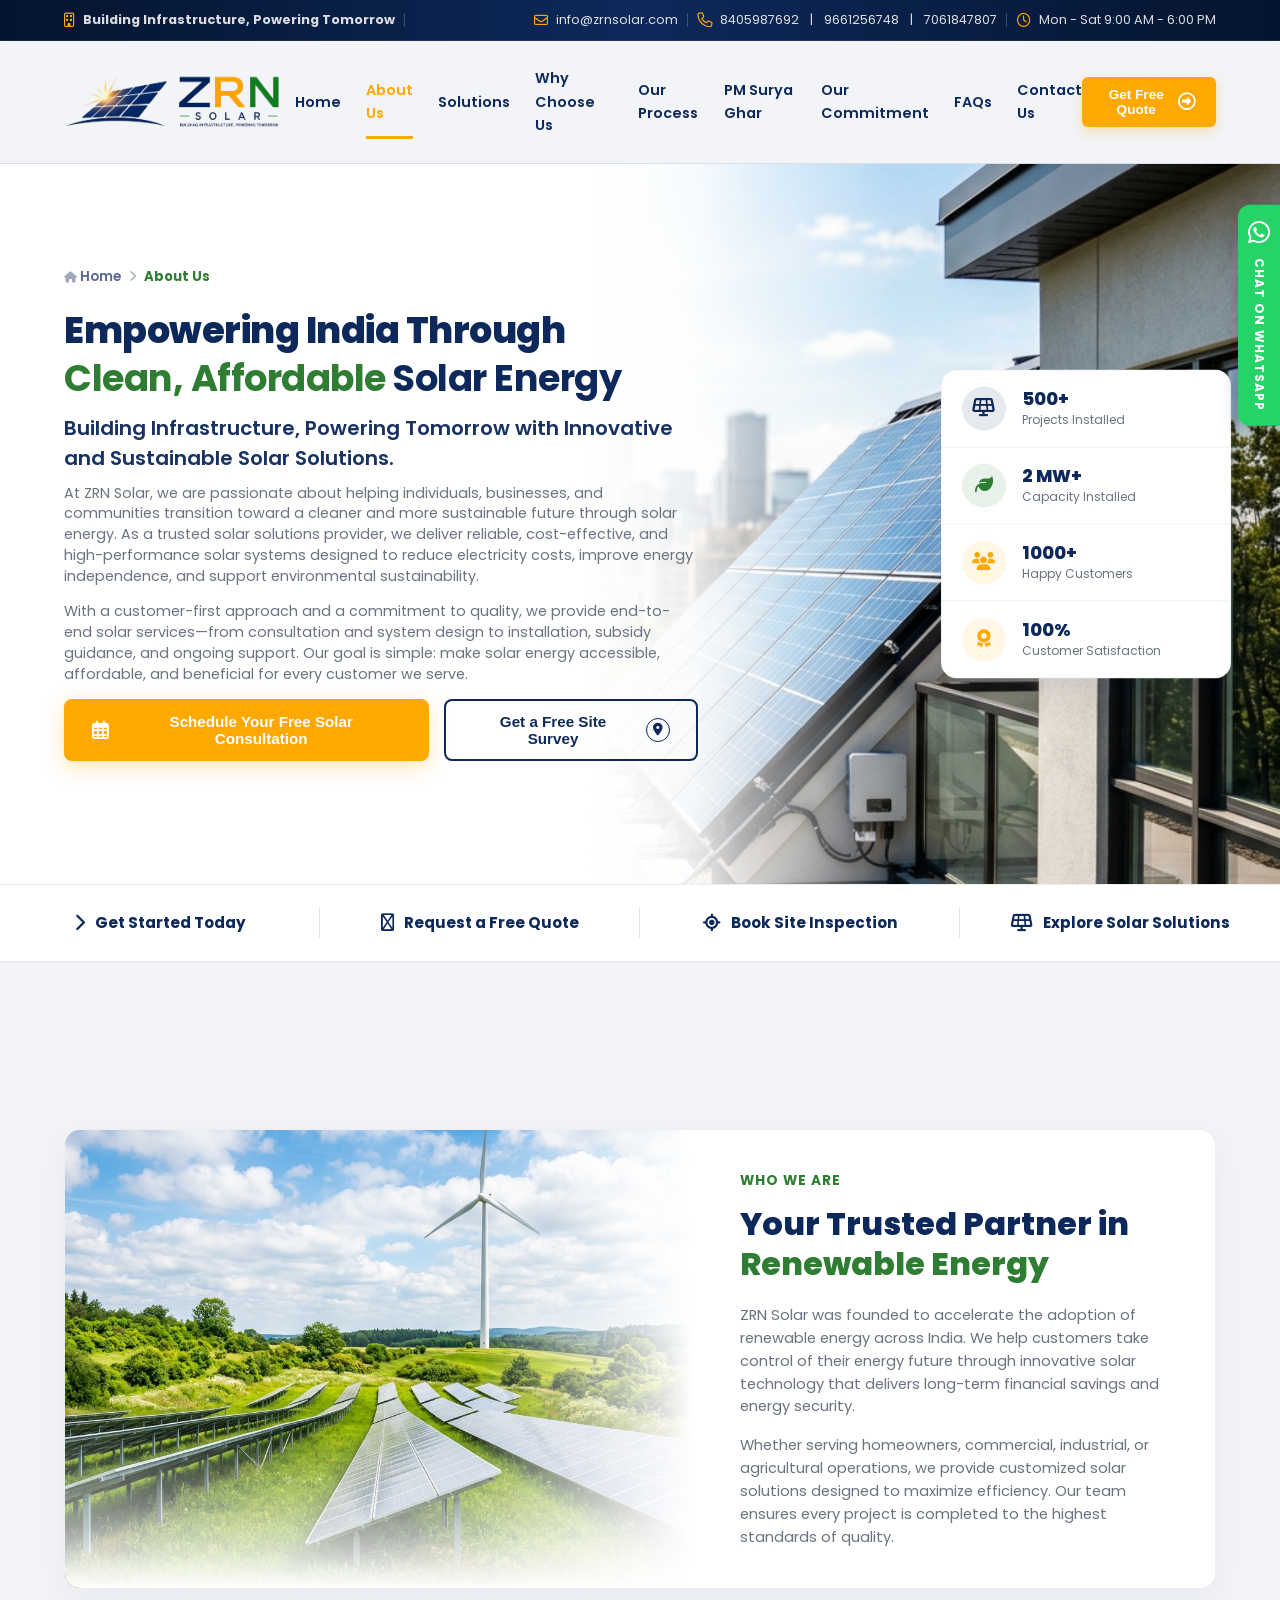
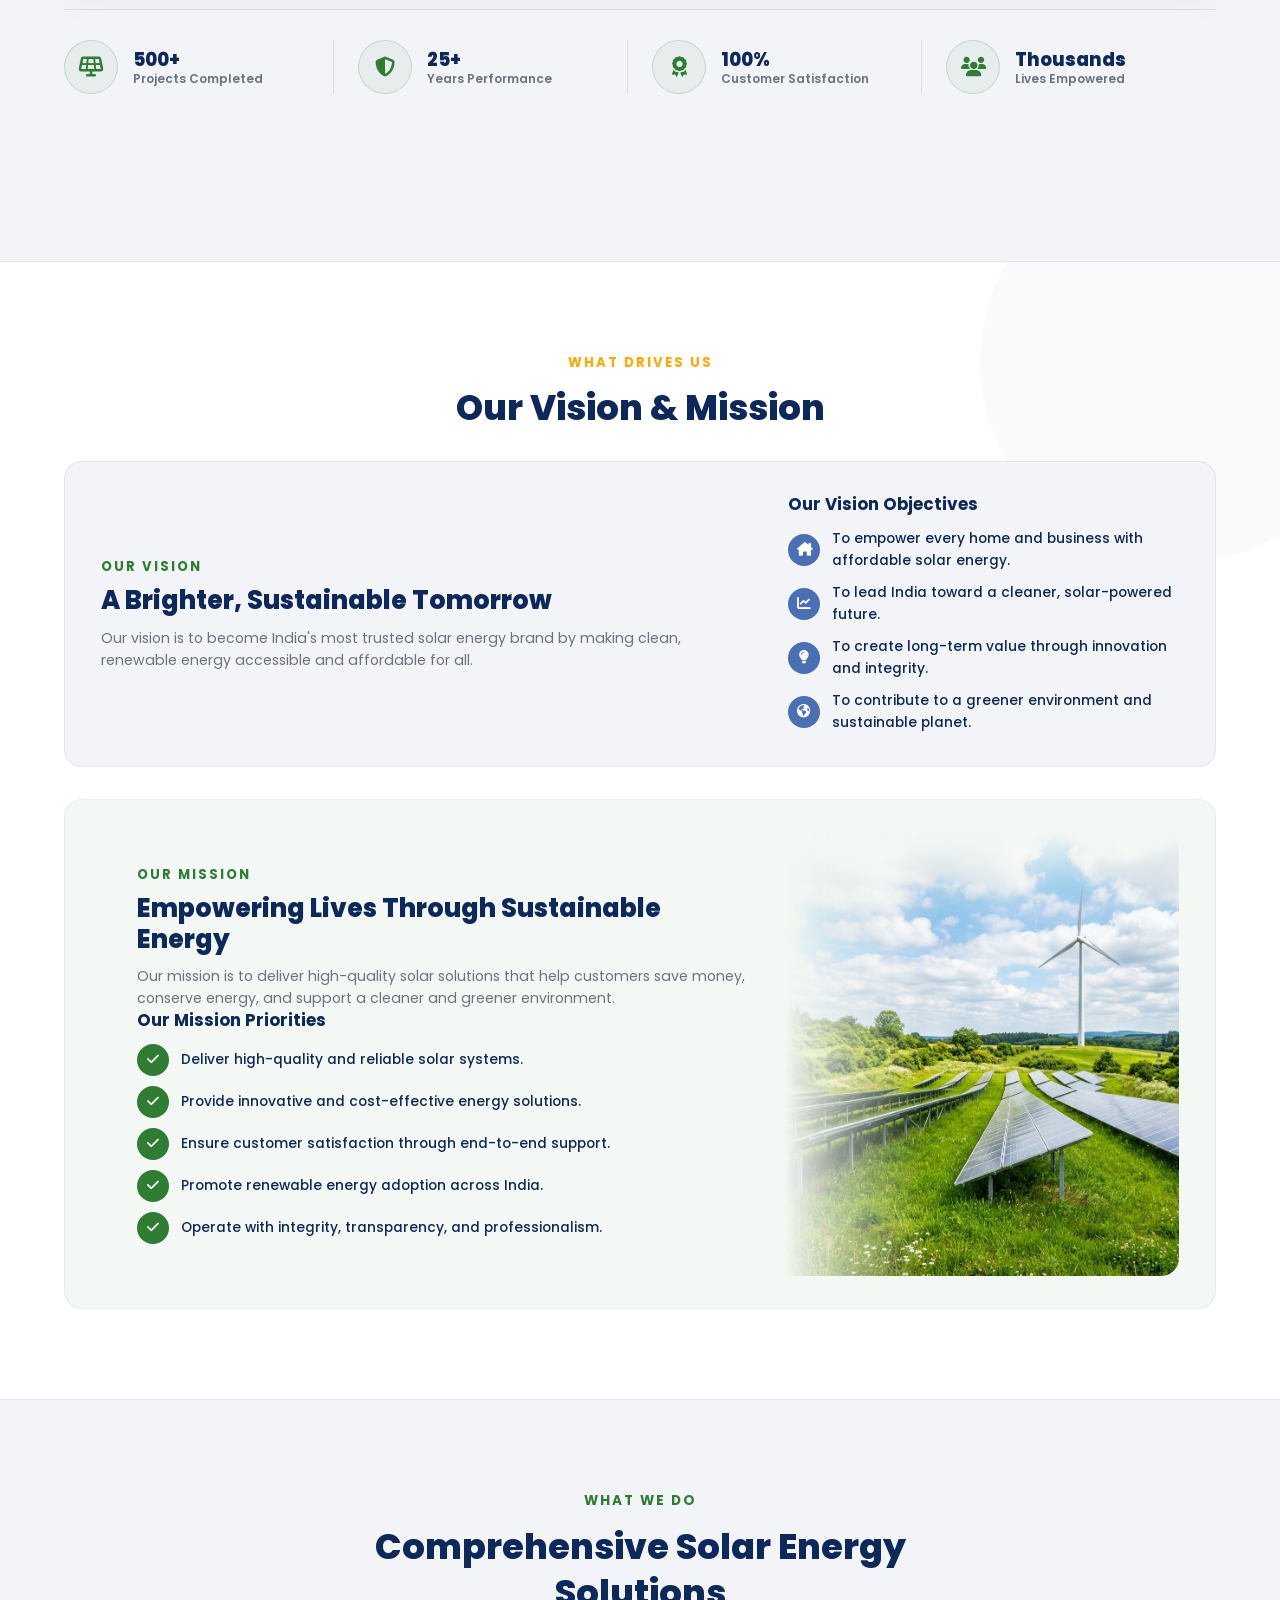
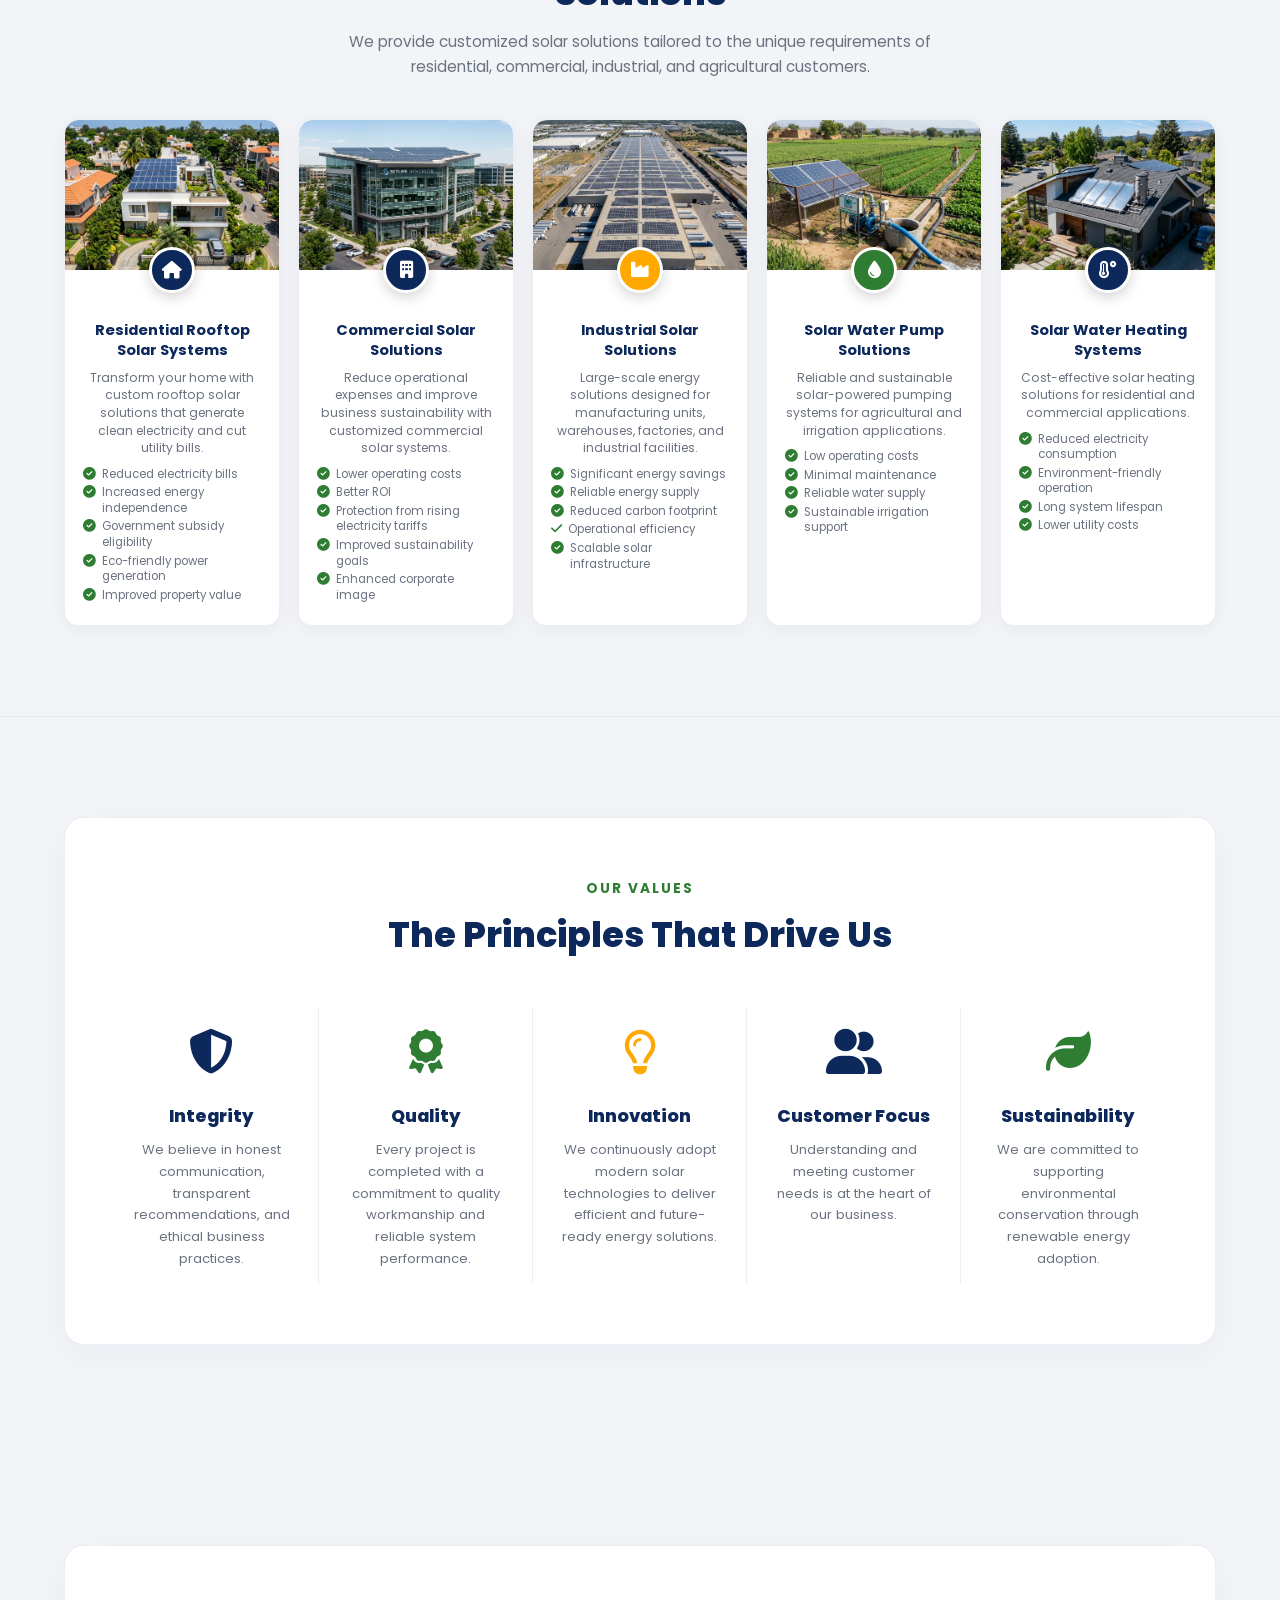
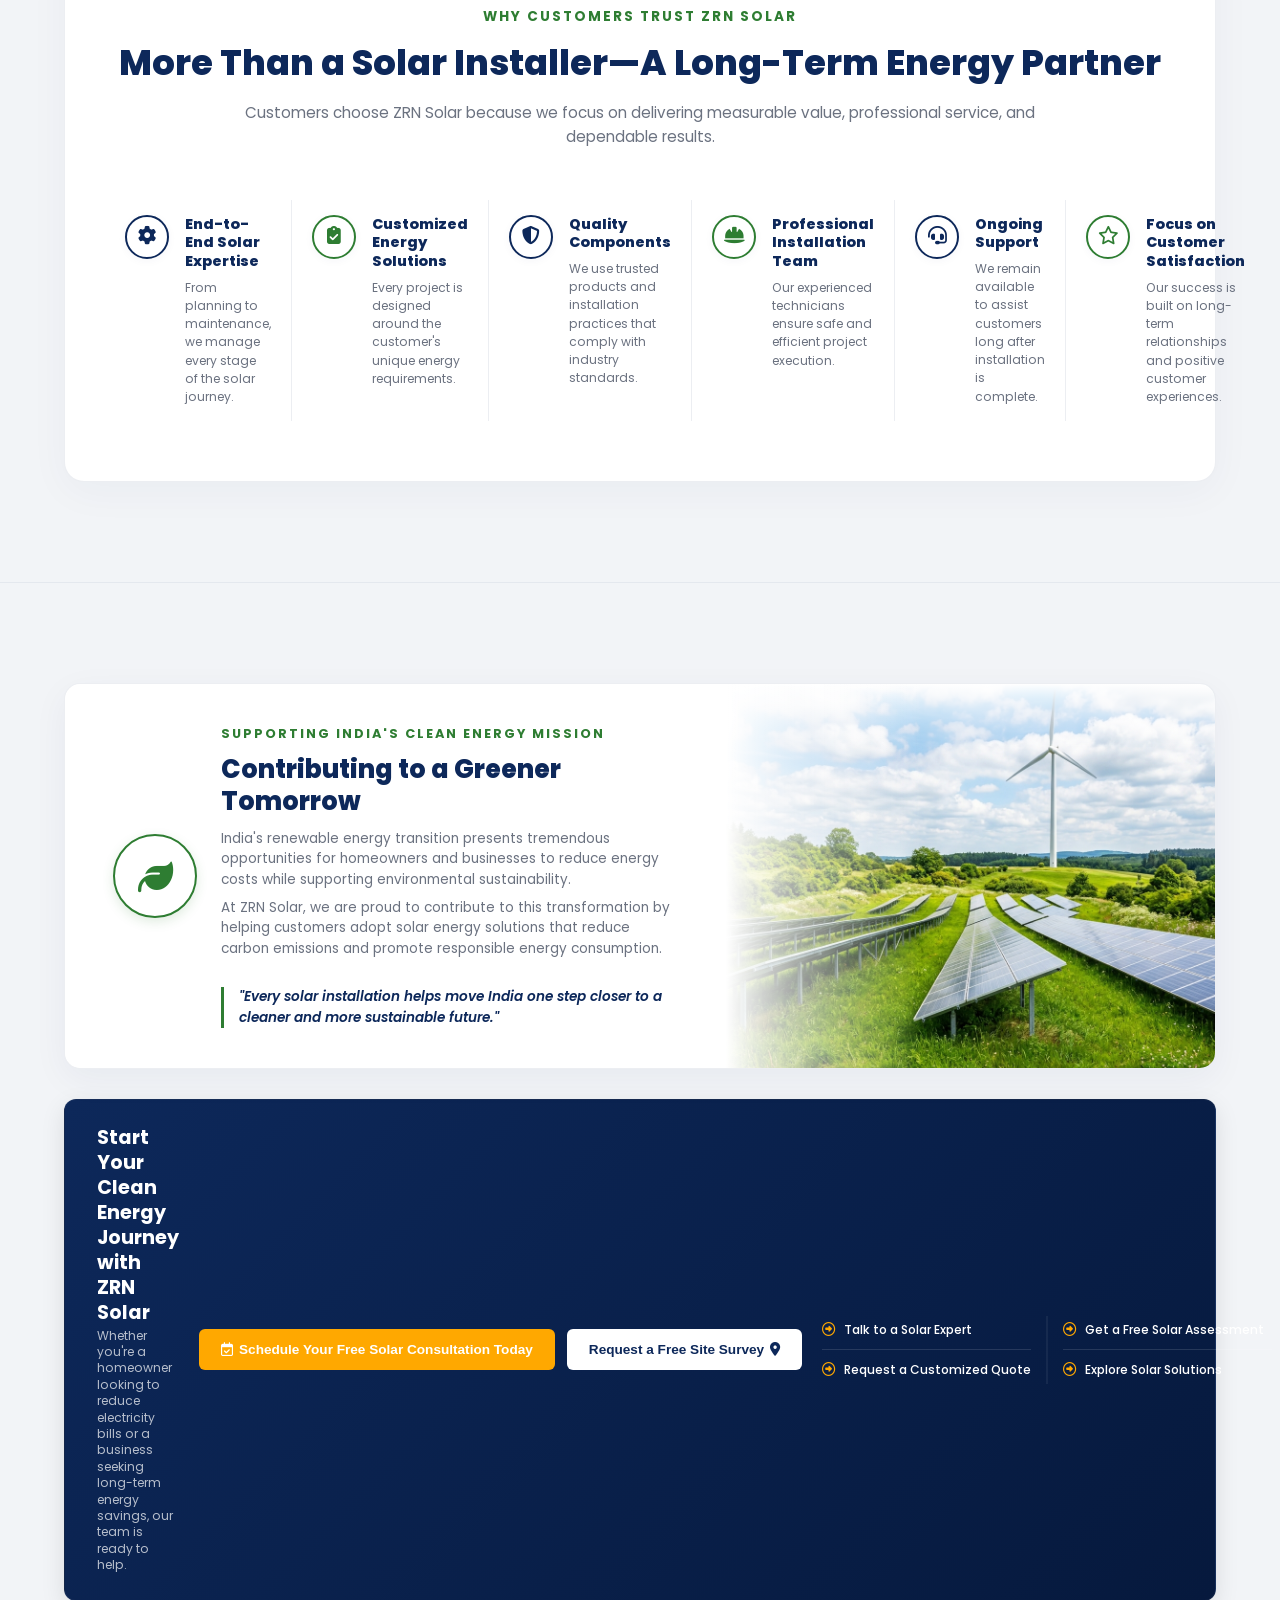
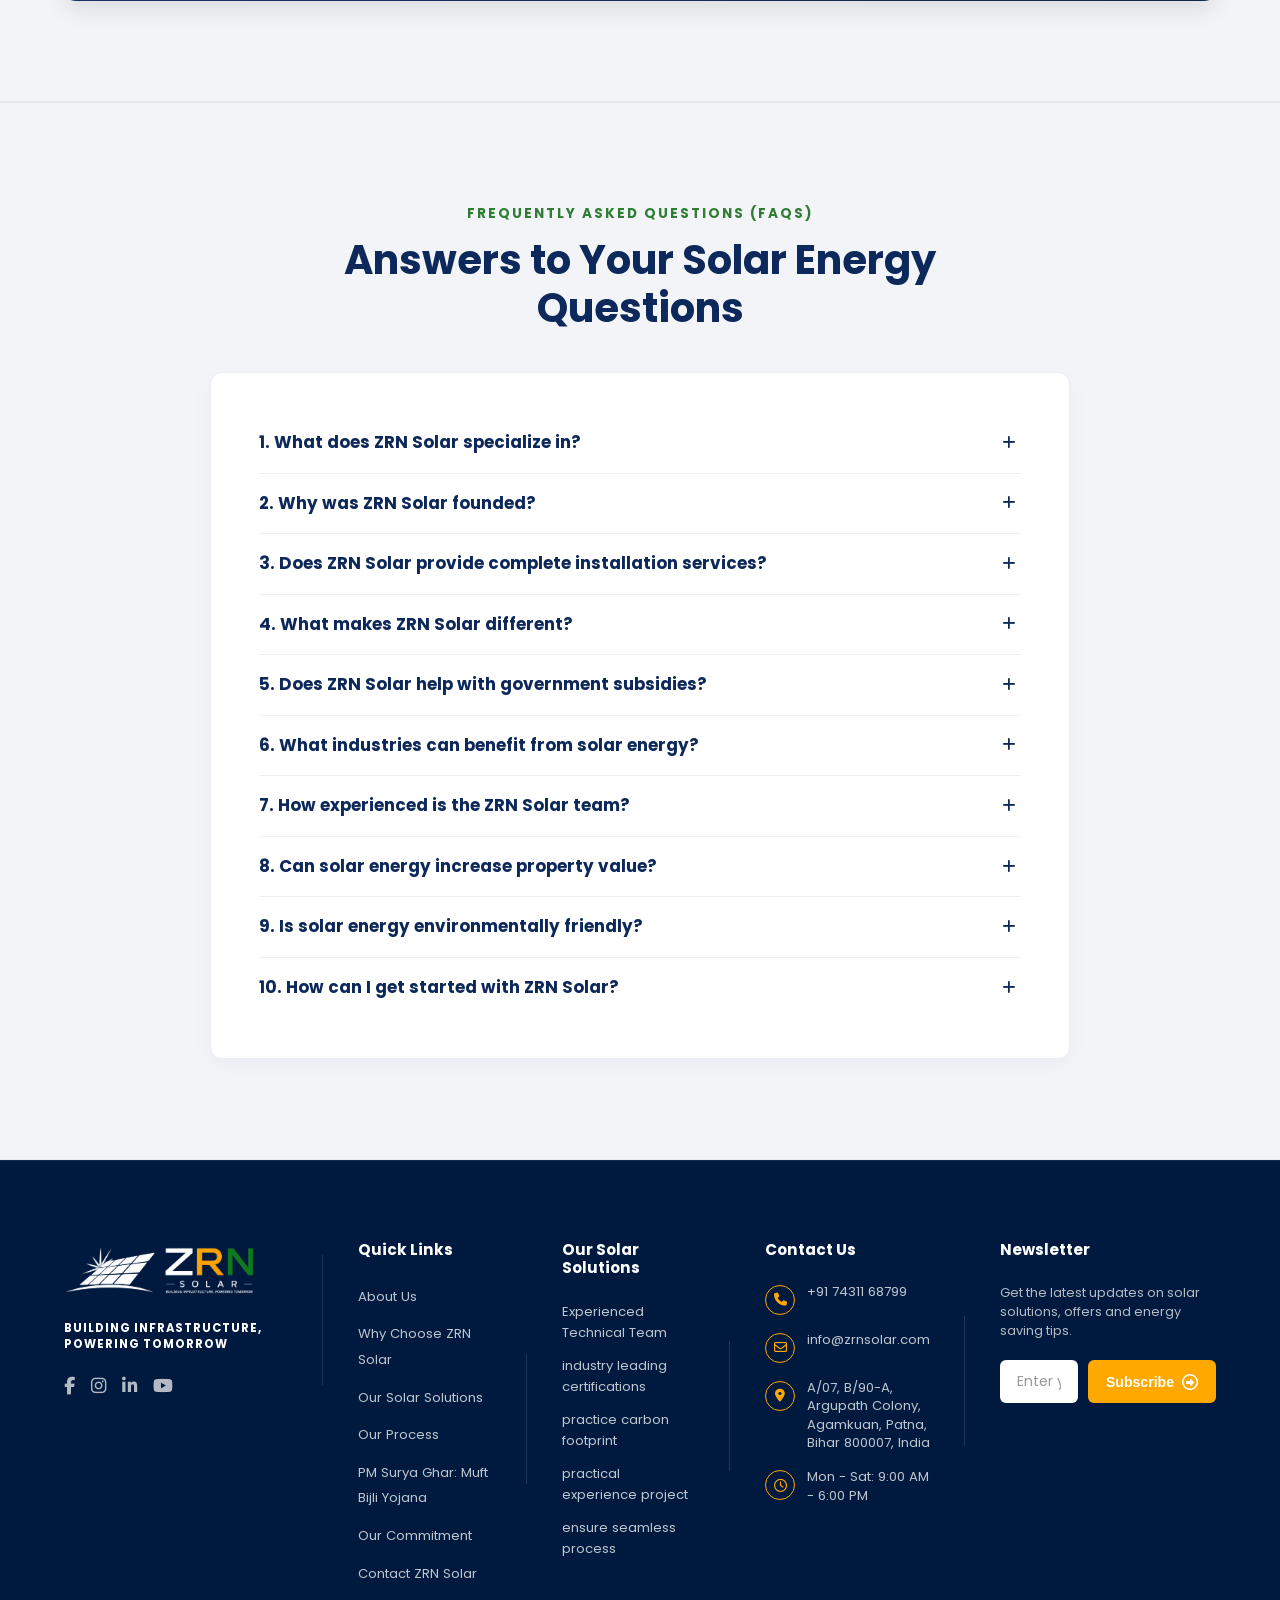
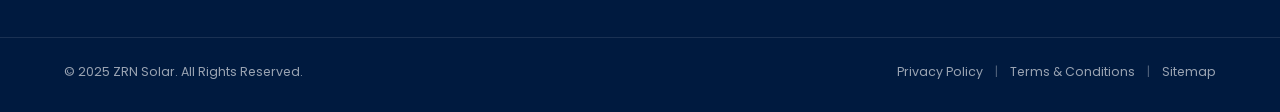
==== about.html @ 0eb656d3 "about" ====
<!DOCTYPE html>
<html lang="en">

<head>
  <meta charset="UTF-8">
  <meta name="viewport" content="width=device-width, initial-scale=1.0">
  <meta name="title" content="About ZRN Solar | Renewable Energy Experts & Solar Solutions Provider">
  <meta name="description"
    content="Learn about ZRN Solar's mission, vision, and commitment to delivering reliable, affordable, and sustainable solar energy solutions across India. Trusted solar experts for homes, businesses, and industries.">
  <title>About Us | ZRN Solar – Your Trusted Solar Energy Partner</title>
  <link rel="stylesheet" href="styles.css?v=69">
  <link rel="stylesheet" href="https://cdnjs.cloudflare.com/ajax/libs/font-awesome/6.4.0/css/all.min.css">
  <link rel="stylesheet" href="about.css?v=1">
</head>

<body>

  <div class="top-container">
    <div class="container">
      <div class="top-bar-container">
        <div class="top-info-item tagline-item">
          <i class="fa-regular fa-building"></i>
          <strong>Building Infrastructure, Powering Tomorrow</strong>
        </div>
        <div class="top-bar-right-items">
          <div class="top-info-item">
            <i class="fa-regular fa-envelope"></i>
            <a href="mailto:info@zrnsolar.com">info@zrnsolar.com</a>
          </div>
          <div class="top-info-item">
            <i class="fa-solid fa-phone hollow-phone"></i>
            <a href="tel:8405987692">8405987692</a>&nbsp;|&nbsp;
            <a href="tel:9661256748">9661256748</a>&nbsp;|&nbsp;
            <a href="tel:7061847807">7061847807</a>
          </div>
          <div class="top-info-item">
            <i class="fa-regular fa-clock"></i>
            <time>Mon - Sat 9:00 AM - 6:00 PM</time>
          </div>
        </div>
      </div>
    </div>
  </div>

  <header class="site-header" id="mainHeader">
    <div class="navbar-container">
      <div class="container">
        <div class="main-nav">
          <div class="logo-area">
            <div class="logo-wrapper">
              <a href="index.html" id="navLogo">
                <img src="assets/logo/logo.png" alt="ZRN Solar Logo" class="site-logo">
              </a>
            </div>
          </div>

          <nav class="nav-menu" id="navMenu">
            <a href="index.html" class="nav-link">Home</a>
            <a href="about.html" class="nav-link active">About Us</a>
            <a href="index.html#services" class="nav-link">Solutions</a>
            <a href="index.html#why-choose" class="nav-link">Why Choose Us</a>
            <a href="index.html#process" class="nav-link">Our Process</a>
            <a href="index.html#pm-surya-ghar" class="nav-link">PM Surya Ghar</a>
            <a href="index.html#commitment" class="nav-link">Our Commitment</a>
            <a href="index.html#faq" class="nav-link">FAQs</a>
            <a href="index.html#contact" class="nav-link">Contact Us</a>
            <a href="index.html#contact" class="nav-link drawer-cta">
              Get Free Quote
              <i class="fa-regular fa-circle-right quote-arrow-icon"></i>
            </a>
          </nav>

          <div class="cta-area">
            <button class="btn-quote" onclick="window.location.href='index.html#contact'">
              Get Free Quote
              <i class="fa-regular fa-circle-right quote-arrow-icon"></i>
            </button>
          </div>

          <button class="menu-toggle" id="menuToggle" aria-label="Toggle Menu">
            <i class="hamburger-bar"></i>
            <i class="hamburger-bar"></i>
            <i class="hamburger-bar"></i>
          </button>
        </div>
      </div>
    </div>
  </header>

  <section class="hero" id="about-hero">
    <div class="hero-container container">
      <div class="hero-content">
        <div class="about-hero-breadcrumb">
          <a href="index.html"><i class="fa-solid fa-house"></i> Home</a>
          <i class="fa-solid fa-chevron-right"></i>
          <span>About Us</span>
        </div>

        <h1 class="hero-title">
          <div class="hero-title-line">Empowering India Through</div>
          <div class="hero-title-line"><strong class="text-highlight-green">Clean, Affordable</strong> <b
              class="text-highlight-navy">Solar Energy</b></div>
        </h1>

        <p class="hero-subheadline">
          Building Infrastructure, Powering Tomorrow with Innovative and Sustainable Solar Solutions.
        </p>
        <div class="hero-desc">
          <p style="margin-bottom: 14px;">
            At ZRN Solar, we are passionate about helping individuals, businesses, and communities transition toward a
            cleaner and more sustainable future through solar energy. As a trusted solar solutions provider, we deliver
            reliable, cost-effective, and high-performance solar systems designed to reduce electricity costs, improve
            energy independence, and support environmental sustainability.
          </p>
          <p>
            With a customer-first approach and a commitment to quality, we provide end-to-end solar services—from
            consultation and system design to installation, subsidy guidance, and ongoing support. Our goal is simple:
            make solar energy accessible, affordable, and beneficial for every customer we serve.
          </p>
        </div>

        <div class="hero-buttons">
          <button class="hero-btn-primary" id="heroPrimaryCTA" onclick="window.location.href='index.html#contact'">
            <i class="fa-regular fa-calendar-days btn-icon-left"></i>
            Schedule Your Free Solar Consultation
          </button>
          <button class="hero-btn-secondary" id="heroSecondaryCTA" onclick="window.location.href='index.html#contact'">
            Get a Free Site Survey
            <i class="btn-icon-circle"><i class="fa-solid fa-location-dot"></i></i>
          </button>
        </div>
      </div>

      <div class="hero-visual-panel">
        <div class="hero-image-wrapper">
          <img src="assets/images/hero_solar.png" alt="ZRN Solar Panel Installation with City Skyline"
            class="hero-img-bg">
        </div>

        <div class="hero-sidebar-panel" id="heroSidebarPanel">
          <div class="sidebar-item" id="sidebarProjectsInstalled">
            <div class="card-icon-circle circle-navy">
              <i class="fa-solid fa-solar-panel"></i>
            </div>
            <div class="card-text">
              <h4 class="card-title"><strong class="number-highlight">500+</strong></h4>
              <p class="card-desc">Projects Installed</p>
            </div>
          </div>

          <div class="sidebar-item" id="sidebarCapacityInstalled">
            <div class="card-icon-circle circle-green">
              <i class="fa-solid fa-leaf"></i>
            </div>
            <div class="card-text">
              <h4 class="card-title"><strong class="number-highlight">2 MW+</strong></h4>
              <p class="card-desc">Capacity Installed</p>
            </div>
          </div>

          <div class="sidebar-item" id="sidebarHappyCustomers">
            <div class="card-icon-circle circle-orange">
              <i class="fa-solid fa-users"></i>
            </div>
            <div class="card-text">
              <h4 class="card-title"><strong class="number-highlight">1000+</strong></h4>
              <p class="card-desc">Happy Customers</p>
            </div>
          </div>

          <div class="sidebar-item" id="sidebarSatisfactionRate">
            <div class="card-icon-circle circle-orange">
              <i class="fa-solid fa-award"></i>
            </div>
            <div class="card-text">
              <h4 class="card-title"><strong class="number-highlight">100%</strong></h4>
              <p class="card-desc">Customer Satisfaction</p>
            </div>
          </div>
        </div>
      </div>
    </div>
  </section>

  <div class="hero-cta-links-wrapper" id="heroCtaLinksWrapper">
    <div class="hero-cta-links-bar container" id="heroCtaLinksBar">
      <a href="index.html#contact" class="cta-link-item" id="ctaLinkGetStarted">
        <i class="fa-solid fa-chevron-right link-icon"></i>
        <strong class="link-text">Get Started Today</strong>
      </a>
      <a href="index.html#contact" class="cta-link-item" id="ctaLinkQuote">
        <i class="fa-regular fa-clipboard-check link-icon"></i>
        <strong class="link-text">Request a Free Quote</strong>
      </a>
      <a href="index.html#contact" class="cta-link-item" id="ctaLinkInspection">
        <i class="fa-solid fa-location-crosshairs link-icon"></i>
        <strong class="link-text">Book Site Inspection</strong>
      </a>
      <a href="index.html#services" class="cta-link-item" id="ctaLinkSolutions">
        <i class="fa-solid fa-solar-panel link-icon"></i>
        <strong class="link-text">Explore Solar Solutions</strong>
      </a>
    </div>
  </div>

  <section class="about-section" id="our-story">
    <div class="container">
      <div class="about-split-card">
        <div class="split-card-image-wrap">
          <img src="assets/images/clean_energy_landscape.png" alt="ZRN Solar - Renewable Energy Panels"
            class="split-card-image">
        </div>

        <div class="split-card-text">
          <span class="split-card-tagline">Who We Are</span>
          <h2 class="split-card-title">Your Trusted Partner in <span style="color: var(--brand-green);">Renewable
              Energy</span></h2>
          <p class="split-card-desc">
            ZRN Solar was founded to accelerate the adoption of renewable energy across India. We help customers take
            control of their energy future through innovative solar technology that delivers long-term financial savings
            and energy security.
          </p>
          <p class="split-card-desc">
            Whether serving homeowners, commercial, industrial, or agricultural operations, we provide customized solar
            solutions designed to maximize efficiency. Our team ensures every project is completed to the highest
            standards of quality.
          </p>
        </div>
      </div>

      <div class="benefits-container" style="margin-top: 20px;">
        <div class="benefits-grid">
          <div class="benefit-item">
            <div class="benefit-icon-circle">
              <i class="fa-solid fa-solar-panel"></i>
            </div>
            <div class="benefit-text">
              <span
                style="display: block; font-size: 1.15rem; font-weight: 800; color: var(--brand-navy); line-height: 1.2;">500+</span>
              <span
                style="display: block; font-size: 0.75rem; color: #6B7280; font-weight: 600; line-height: 1.3;">Projects
                Completed</span>
            </div>
          </div>
          <div class="benefit-item">
            <div class="benefit-icon-circle">
              <i class="fa-solid fa-shield-halved"></i>
            </div>
            <div class="benefit-text">
              <span
                style="display: block; font-size: 1.15rem; font-weight: 800; color: var(--brand-navy); line-height: 1.2;">25+</span>
              <span
                style="display: block; font-size: 0.75rem; color: #6B7280; font-weight: 600; line-height: 1.3;">Years
                Performance</span>
            </div>
          </div>
          <div class="benefit-item">
            <div class="benefit-icon-circle">
              <i class="fa-solid fa-award"></i>
            </div>
            <div class="benefit-text">
              <span
                style="display: block; font-size: 1.15rem; font-weight: 800; color: var(--brand-navy); line-height: 1.2;">100%</span>
              <span
                style="display: block; font-size: 0.75rem; color: #6B7280; font-weight: 600; line-height: 1.3;">Customer
                Satisfaction</span>
            </div>
          </div>
          <div class="benefit-item">
            <div class="benefit-icon-circle">
              <i class="fa-solid fa-users"></i>
            </div>
            <div class="benefit-text">
              <span
                style="display: block; font-size: 1.15rem; font-weight: 800; color: var(--brand-navy); line-height: 1.2;">Thousands</span>
              <span
                style="display: block; font-size: 0.75rem; color: #6B7280; font-weight: 600; line-height: 1.3;">Lives
                Empowered</span>
            </div>
          </div>
        </div>
      </div>
    </div>
  </section>

  <section class="mission-vision-section" id="mission-vision">
    <div class="container">
      <div class="mission-vision-header">
        <span class="section-subtitle">What Drives Us</span>
        <h2>Our Vision & Mission</h2>
      </div>
      <div class="mv-grid-2col">
        <div class="mv-card mv-card-split-vision"
          style="background: #F2F4F7; border: 1px solid rgba(13,40,90,0.08); color: var(--brand-navy);">
          <div class="mv-card-left">
            <span class="section-subtitle-green" style="color: var(--brand-green); margin-bottom: 8px; font-size: 0.82rem; font-weight: 700; text-transform: uppercase; letter-spacing: 2px;">Our Vision</span>
            <h3>A Brighter, Sustainable Tomorrow</h3>
            <p style="margin-bottom: 0;">
              Our vision is to become India's most trusted solar energy brand by making clean, renewable energy accessible and affordable for all.
            </p>
          </div>
          <div class="mv-card-right">
            <h4>Our Vision Objectives</h4>
            <ul class="mv-list" style="margin: 0 !important;">
              <li>
                <div class="mv-circle-icon" style="background: #4A6FB4;">
                  <i class="fa-solid fa-house-chimney"></i>
                </div>
                To empower every home and business with affordable solar energy.
              </li>
              <li>
                <div class="mv-circle-icon" style="background: #4A6FB4;">
                  <i class="fa-solid fa-chart-line"></i>
                </div>
                To lead India toward a cleaner, solar-powered future.
              </li>
              <li>
                <div class="mv-circle-icon" style="background: #4A6FB4;">
                  <i class="fa-solid fa-lightbulb"></i>
                </div>
                To create long-term value through innovation and integrity.
              </li>
              <li>
                <div class="mv-circle-icon" style="background: #4A6FB4;">
                  <i class="fa-solid fa-earth-americas"></i>
                </div>
                To contribute to a greener environment and sustainable planet.
              </li>
            </ul>
          </div>
        </div>

        <div class="mv-card mv-card-split-mission"
          style="background: #F4F8F4; border: 1px solid rgba(46,125,50,0.08); color: var(--brand-navy); display: grid; grid-template-columns: 1.25fr 0.75fr; gap: 24px; padding: 0; overflow: hidden; align-items: stretch;">
          <div class="mv-card-left">
            <span class="section-subtitle-green" style="color: var(--brand-green); margin-bottom: 8px; font-size: 0.82rem; font-weight: 700; text-transform: uppercase; letter-spacing: 2px;">Our Mission</span>
            <h3>Empowering Lives Through Sustainable Energy</h3>
            <p>
              Our mission is to deliver high-quality solar solutions that help customers save money, conserve energy, and support a cleaner and greener environment.
            </p>

            <h4>Our Mission Priorities</h4>

            <ul class="mv-list" style="margin: 0 !important;">
              <li>
                <div class="mv-circle-icon" style="background: var(--brand-green);">
                  <i class="fa-solid fa-check"></i>
                </div>
                Deliver high-quality and reliable solar systems.
              </li>
              <li>
                <div class="mv-circle-icon" style="background: var(--brand-green);">
                  <i class="fa-solid fa-check"></i>
                </div>
                Provide innovative and cost-effective energy solutions.
              </li>
              <li>
                <div class="mv-circle-icon" style="background: var(--brand-green);">
                  <i class="fa-solid fa-check"></i>
                </div>
                Ensure customer satisfaction through end-to-end support.
              </li>
              <li>
                <div class="mv-circle-icon" style="background: var(--brand-green);">
                  <i class="fa-solid fa-check"></i>
                </div>
                Promote renewable energy adoption across India.
              </li>
              <li>
                <div class="mv-circle-icon" style="background: var(--brand-green);">
                  <i class="fa-solid fa-check"></i>
                </div>
                Operate with integrity, transparency, and professionalism.
              </li>
            </ul>
          </div>
          <div class="mv-card-right" style="position: relative; width: 100%; height: 100%; min-height: 250px;">
            <img src="assets/images/clean_energy_landscape.png" alt="ZRN Solar Mission Landscape" style="width: 100%; height: 100%; object-fit: cover; object-position: left center; border-radius: 0 18px 18px 0; display: block;">
          </div>
        </div>
      </div>
    </div>
  </section>

  <!-- What We Do (Solar Solutions) Section -->
  <section class="solar-solutions-section" id="what-we-do" style="padding: 90px 0;">
    <div class="container">
      <div class="section-header" style="text-align: center; margin-bottom: 40px;">
        <span class="section-subtitle"
          style="color: var(--brand-green); font-size: 0.85rem; font-weight: 700; text-transform: uppercase; letter-spacing: 2px; margin-bottom: 12px; display: block;">What We Do</span>
        <h2 class="solar-solutions-title" style="font-size: 2.2rem; font-weight: 800; color: var(--brand-navy); line-height: 1.3;">Comprehensive Solar Energy Solutions</h2>
        <p style="max-width: 650px; margin: 15px auto 0; color: #6B7280; font-size: 0.95rem; line-height: 1.6;">
          We provide customized solar solutions tailored to the unique requirements of residential, commercial, industrial, and agricultural customers.
        </p>
      </div>

      <div class="solutions-grid">

        <!-- Card 1: Residential -->
        <div class="solution-card">
          <div class="solution-card-img-wrap">
            <img src="assets/images/solar_residential.png" alt="Residential Rooftop Solar Systems"
              class="solution-card-img">
          </div>
          <div class="solution-card-icon-badge solution-badge-navy">
            <i class="fa-solid fa-house"></i>
          </div>
          <div class="solution-card-body">
            <h3 class="solution-card-title">Residential Rooftop Solar Systems</h3>
            <p class="solution-card-desc">Transform your home with custom rooftop solar solutions that generate clean
              electricity and cut utility bills.</p>
            <ul class="solution-checklist">
              <li><i class="fa-solid fa-circle-check"></i> Reduced electricity bills</li>
              <li><i class="fa-solid fa-circle-check"></i> Increased energy independence</li>
              <li><i class="fa-solid fa-circle-check"></i> Government subsidy eligibility</li>
              <li><i class="fa-solid fa-circle-check"></i> Eco-friendly power generation</li>
              <li><i class="fa-solid fa-circle-check"></i> Improved property value</li>
            </ul>
          </div>
        </div>

        <!-- Card 2: Commercial -->
        <div class="solution-card">
          <div class="solution-card-img-wrap">
            <img src="assets/images/solar_commercial.png" alt="Commercial Solar Solutions" class="solution-card-img">
          </div>
          <div class="solution-card-icon-badge solution-badge-navy">
            <i class="fa-solid fa-building"></i>
          </div>
          <div class="solution-card-body">
            <h3 class="solution-card-title">Commercial Solar Solutions</h3>
            <p class="solution-card-desc">Reduce operational expenses and improve business sustainability with
              customized commercial solar systems.</p>
            <ul class="solution-checklist">
              <li><i class="fa-solid fa-circle-check"></i> Lower operating costs</li>
              <li><i class="fa-solid fa-circle-check"></i> Better ROI</li>
              <li><i class="fa-solid fa-circle-check"></i> Protection from rising electricity tariffs</li>
              <li><i class="fa-solid fa-circle-check"></i> Improved sustainability goals</li>
              <li><i class="fa-solid fa-circle-check"></i> Enhanced corporate image</li>
            </ul>
          </div>
        </div>

        <!-- Card 3: Industrial -->
        <div class="solution-card">
          <div class="solution-card-img-wrap">
            <img src="assets/images/solar_industrial.png" alt="Industrial Solar Solutions" class="solution-card-img">
          </div>
          <div class="solution-card-icon-badge solution-badge-orange">
            <i class="fa-solid fa-industry"></i>
          </div>
          <div class="solution-card-body">
            <h3 class="solution-card-title">Industrial Solar Solutions</h3>
            <p class="solution-card-desc">Large-scale energy solutions designed for manufacturing units, warehouses,
              factories, and industrial facilities.</p>
            <ul class="solution-checklist">
              <li><i class="fa-solid fa-circle-check"></i> Significant energy savings</li>
              <li><i class="fa-solid fa-circle-check"></i> Reliable energy supply</li>
              <li><i class="fa-solid fa-circle-check"></i> Reduced carbon footprint</li>
              <li><i class="fa-solid fa-check"></i> Operational efficiency</li>
              <li><i class="fa-solid fa-circle-check"></i> Scalable solar infrastructure</li>
            </ul>
          </div>
        </div>

        <!-- Card 4: Solar Water Pump -->
        <div class="solution-card">
          <div class="solution-card-img-wrap">
            <img src="assets/images/solar_water_pump.png" alt="Solar Water Pump Solutions" class="solution-card-img">
          </div>
          <div class="solution-card-icon-badge solution-badge-green">
            <i class="fa-solid fa-droplet"></i>
          </div>
          <div class="solution-card-body">
            <h3 class="solution-card-title">Solar Water Pump Solutions</h3>
            <p class="solution-card-desc">Reliable and sustainable solar-powered pumping systems for agricultural and
              irrigation applications.</p>
            <ul class="solution-checklist">
              <li><i class="fa-solid fa-circle-check"></i> Low operating costs</li>
              <li><i class="fa-solid fa-circle-check"></i> Minimal maintenance</li>
              <li><i class="fa-solid fa-circle-check"></i> Reliable water supply</li>
              <li><i class="fa-solid fa-circle-check"></i> Sustainable irrigation support</li>
            </ul>
          </div>
        </div>

        <!-- Card 5: Solar Water Heating -->
        <div class="solution-card">
          <div class="solution-card-img-wrap">
            <img src="assets/images/solar_water_heating.png" alt="Solar Water Heating Systems"
              class="solution-card-img">
          </div>
          <div class="solution-card-icon-badge solution-badge-navy">
            <i class="fa-solid fa-temperature-high"></i>
          </div>
          <div class="solution-card-body">
            <h3 class="solution-card-title">Solar Water Heating Systems</h3>
            <p class="solution-card-desc">Cost-effective solar heating solutions for residential and commercial
              applications.</p>
            <ul class="solution-checklist">
              <li><i class="fa-solid fa-circle-check"></i> Reduced electricity consumption</li>
              <li><i class="fa-solid fa-circle-check"></i> Environment-friendly operation</li>
              <li><i class="fa-solid fa-circle-check"></i> Long system lifespan</li>
              <li><i class="fa-solid fa-circle-check"></i> Lower utility costs</li>
            </ul>
          </div>
        </div>

      </div>
    </div>
  </section>

  <section class="core-values-section" id="core-values">
    <div class="container">
      <div class="values-card-container">
        <div class="core-values-header">
          <span class="section-subtitle-green">Our Values</span>
          <h2 class="core-values-title">The Principles That Drive Us</h2>
        </div>

        <div class="values-horizontal-grid">
          <!-- Value 1: Integrity -->
          <div class="value-col-item">
            <div class="value-icon-wrap icon-color-navy">
              <i class="fa-solid fa-shield-halved"></i>
            </div>
            <h4 class="value-item-title">Integrity</h4>
            <p class="value-item-desc">We believe in honest communication, transparent recommendations, and ethical business practices.</p>
          </div>

          <!-- Value 2: Quality -->
          <div class="value-col-item">
            <div class="value-icon-wrap icon-color-green">
              <i class="fa-solid fa-award"></i>
            </div>
            <h4 class="value-item-title">Quality</h4>
            <p class="value-item-desc">Every project is completed with a commitment to quality workmanship and reliable system performance.</p>
          </div>

          <!-- Value 3: Innovation -->
          <div class="value-col-item">
            <div class="value-icon-wrap icon-color-orange">
              <i class="fa-regular fa-lightbulb"></i>
            </div>
            <h4 class="value-item-title">Innovation</h4>
            <p class="value-item-desc">We continuously adopt modern solar technologies to deliver efficient and future-ready energy solutions.</p>
          </div>

          <!-- Value 4: Customer Focus -->
          <div class="value-col-item">
            <div class="value-icon-wrap icon-color-navy">
              <i class="fa-solid fa-user-group"></i>
            </div>
            <h4 class="value-item-title">Customer Focus</h4>
            <p class="value-item-desc">Understanding and meeting customer needs is at the heart of our business.</p>
          </div>

          <!-- Value 5: Sustainability -->
          <div class="value-col-item">
            <div class="value-icon-wrap icon-color-green">
              <i class="fa-solid fa-leaf"></i>
            </div>
            <h4 class="value-item-title">Sustainability</h4>
            <p class="value-item-desc">We are committed to supporting environmental conservation through renewable energy adoption.</p>
          </div>
        </div>
      </div>
    </div>
  </section>

  <section class="about-why-section" id="why-choose-about">
    <div class="container">
      <div class="trust-card-container">
        <div class="trust-header">
          <span class="section-subtitle-green">Why Customers Trust ZRN Solar</span>
          <h2 class="trust-title">More Than a Solar Installer—A Long-Term Energy Partner</h2>
          <p class="trust-desc">Customers choose ZRN Solar because we focus on delivering measurable value, professional service, and dependable results.</p>
        </div>

        <div class="trust-grid-6col">
          <!-- Col 1: End-to-End Solar Expertise -->
          <div class="trust-col-item">
            <div class="trust-icon-wrap icon-outline-navy">
              <i class="fa-solid fa-gear"></i>
            </div>
            <div class="trust-text-wrap">
              <h4 class="trust-item-title">End-to-End Solar Expertise</h4>
              <p class="trust-item-desc">From planning to maintenance, we manage every stage of the solar journey.</p>
            </div>
          </div>

          <!-- Col 2: Customized Energy Solutions -->
          <div class="trust-col-item">
            <div class="trust-icon-wrap icon-outline-green">
              <i class="fa-solid fa-clipboard-check"></i>
            </div>
            <div class="trust-text-wrap">
              <h4 class="trust-item-title">Customized Energy Solutions</h4>
              <p class="trust-item-desc">Every project is designed around the customer's unique energy requirements.</p>
            </div>
          </div>

          <!-- Col 3: Quality Components -->
          <div class="trust-col-item">
            <div class="trust-icon-wrap icon-outline-navy">
              <i class="fa-solid fa-shield-halved"></i>
            </div>
            <div class="trust-text-wrap">
              <h4 class="trust-item-title">Quality Components</h4>
              <p class="trust-item-desc">We use trusted products and installation practices that comply with industry standards.</p>
            </div>
          </div>

          <!-- Col 4: Professional Installation Team -->
          <div class="trust-col-item">
            <div class="trust-icon-wrap icon-outline-green">
              <i class="fa-solid fa-helmet-safety"></i>
            </div>
            <div class="trust-text-wrap">
              <h4 class="trust-item-title">Professional Installation Team</h4>
              <p class="trust-item-desc">Our experienced technicians ensure safe and efficient project execution.</p>
            </div>
          </div>

          <!-- Col 5: Ongoing Support -->
          <div class="trust-col-item">
            <div class="trust-icon-wrap icon-outline-navy">
              <i class="fa-solid fa-headset"></i>
            </div>
            <div class="trust-text-wrap">
              <h4 class="trust-item-title">Ongoing Support</h4>
              <p class="trust-item-desc">We remain available to assist customers long after installation is complete.</p>
            </div>
          </div>

          <!-- Col 6: Focus on Customer Satisfaction -->
          <div class="trust-col-item">
            <div class="trust-icon-wrap icon-outline-green">
              <i class="fa-regular fa-star"></i>
            </div>
            <div class="trust-text-wrap">
              <h4 class="trust-item-title">Focus on Customer Satisfaction</h4>
              <p class="trust-item-desc">Our success is built on long-term relationships and positive customer experiences.</p>
            </div>
          </div>
        </div>
      </div>
    </div>
  </section>

  <section class="commitment-section" id="clean-energy-mission">
    <div class="container">

      <!-- Commitment Card (scenic background + text + image) -->
      <div class="commitment-card">
        <!-- Left: Text & Leaf Logo -->
        <div class="commitment-left">
          <div class="commitment-logo-wrap">
            <i class="fa-solid fa-leaf"></i>
          </div>
          <div class="commitment-text-wrap">
            <span class="commitment-subtitle">Supporting India's Clean Energy Mission</span>
            <h2 class="commitment-title">Contributing to a Greener Tomorrow</h2>
            <p class="commitment-desc">India's renewable energy transition presents tremendous opportunities for homeowners and businesses to reduce energy costs while supporting environmental sustainability.</p>
            <p class="commitment-desc">At ZRN Solar, we are proud to contribute to this transformation by helping customers adopt solar energy solutions that reduce carbon emissions and promote responsible energy consumption.</p>
            <p class="commitment-desc commitment-desc-sub" style="font-style: italic; border-left: 3px solid var(--brand-green); padding-left: 15px; margin-top: 20px; margin-bottom: 0;">
              "Every solar installation helps move India one step closer to a cleaner and more sustainable future."
            </p>
          </div>
        </div>

        <!-- Right: Visual (Image) -->
        <div class="commitment-right" style="padding: 0; position: relative; overflow: hidden; height: 100%; min-height: 250px;">
          <img src="assets/images/clean_energy_landscape.png" alt="India Clean Energy Landscape" style="width: 100%; height: 100%; object-fit: cover; display: block; position: absolute; top: 0; left: 0;">
          <div style="position: absolute; top: 0; left: 0; width: 100%; height: 100%; background: linear-gradient(90deg, #FFFFFF 0%, rgba(255, 255, 255, 0) 40%), linear-gradient(180deg, #FFFFFF 0%, rgba(255, 255, 255, 0) 20%); pointer-events: none;"></div>
        </div>
      </div>

      <!-- CTA Bar (As in Home Page) -->
      <div class="commitment-cta-bar" style="margin-top: 30px;">
        <!-- Left Text -->
        <div class="cta-left">
          <h3 class="cta-title">Start Your Clean Energy Journey with ZRN Solar</h3>
          <p class="cta-desc">Whether you're a homeowner looking to reduce electricity bills or a business seeking long-term energy savings, our team is ready to help.</p>
        </div>

        <!-- Middle Buttons -->
        <div class="cta-buttons">
          <button class="btn-cta-orange" onclick="document.getElementById('contact').scrollIntoView({ behavior: 'smooth' })">
            <i class="fa-regular fa-calendar-check"></i>
            Schedule Your Free Solar Consultation Today
          </button>
          <button class="btn-cta-white" onclick="document.getElementById('contact').scrollIntoView({ behavior: 'smooth' })">
            Request a Free Site Survey
            <i class="fa-solid fa-location-dot"></i>
          </button>
        </div>

        <!-- Right Links -->
        <div class="cta-quick-links">
          <a href="index.html#contact" class="cta-quick-link">
            <i class="fa-regular fa-circle-right"></i>
            Talk to a Solar Expert
          </a>
          <a href="index.html#contact" class="cta-quick-link">
            <i class="fa-regular fa-circle-right"></i>
            Get a Free Solar Assessment
          </a>
          <a href="index.html#contact" class="cta-quick-link">
            <i class="fa-regular fa-circle-right"></i>
            Request a Customized Quote
          </a>
          <a href="index.html#contact" class="cta-quick-link">
            <i class="fa-regular fa-circle-right"></i>
            Explore Solar Solutions
          </a>
        </div>
      </div>

    </div>
  </section>

  <section class="faq-section" id="faq">
    <div class="container">
      <div class="section-header" style="text-align: center; margin-bottom: 40px;">
        <span class="section-subtitle"
          style="color: var(--brand-green); font-size: 0.85rem; font-weight: 700; text-transform: uppercase; letter-spacing: 2px; margin-bottom: 12px; display: block;">Frequently
          Asked Questions (FAQs)</span>
        <h2 class="section-title">Answers to Your Solar Energy Questions</h2>
      </div>

      <div class="faq-container">
        <div class="faq-card">
          <!-- Item 1 -->
          <div class="faq-item">
            <div class="faq-question">
              <span>1. What does ZRN Solar specialize in?</span>
              <span class="faq-toggle"><i class="fa-solid fa-plus"></i></span>
            </div>
            <div class="faq-answer">
              <p>ZRN Solar specializes in residential, commercial, industrial, and agricultural solar energy solutions, including rooftop solar systems, solar water pumps, and solar water heating systems.</p>
            </div>
          </div>

          <!-- Item 2 -->
          <div class="faq-item">
            <div class="faq-question">
              <span>2. Why was ZRN Solar founded?</span>
              <span class="faq-toggle"><i class="fa-solid fa-plus"></i></span>
            </div>
            <div class="faq-answer">
              <p>ZRN Solar was established to promote renewable energy adoption and help customers access reliable, affordable, and sustainable energy solutions.</p>
            </div>
          </div>

          <!-- Item 3 -->
          <div class="faq-item">
            <div class="faq-question">
              <span>3. Does ZRN Solar provide complete installation services?</span>
              <span class="faq-toggle"><i class="fa-solid fa-plus"></i></span>
            </div>
            <div class="faq-answer">
              <p>Yes. We offer end-to-end services including consultation, site survey, design, installation, and support.</p>
            </div>
          </div>

          <!-- Item 4 -->
          <div class="faq-item">
            <div class="faq-question">
              <span>4. What makes ZRN Solar different?</span>
              <span class="faq-toggle"><i class="fa-solid fa-plus"></i></span>
            </div>
            <div class="faq-answer">
              <p>Our focus on quality, customer satisfaction, customized solutions, and long-term support sets us apart.</p>
            </div>
          </div>

          <!-- Item 5 -->
          <div class="faq-item">
            <div class="faq-question">
              <span>5. Does ZRN Solar help with government subsidies?</span>
              <span class="faq-toggle"><i class="fa-solid fa-plus"></i></span>
            </div>
            <div class="faq-answer">
              <p>Yes. We assist eligible residential customers with documentation, subsidy guidance, and net-metering support under applicable government schemes.</p>
            </div>
          </div>

          <!-- Item 6 -->
          <div class="faq-item">
            <div class="faq-question">
              <span>6. What industries can benefit from solar energy?</span>
              <span class="faq-toggle"><i class="fa-solid fa-plus"></i></span>
            </div>
            <div class="faq-answer">
              <p>Manufacturing, retail, healthcare, hospitality, education, agriculture, and many other sectors can benefit from solar energy solutions.</p>
            </div>
          </div>

          <!-- Item 7 -->
          <div class="faq-item">
            <div class="faq-question">
              <span>7. How experienced is the ZRN Solar team?</span>
              <span class="faq-toggle"><i class="fa-solid fa-plus"></i></span>
            </div>
            <div class="faq-answer">
              <p>Our team consists of skilled professionals dedicated to delivering reliable and efficient solar installations.</p>
            </div>
          </div>

          <!-- Item 8 -->
          <div class="faq-item">
            <div class="faq-question">
              <span>8. Can solar energy increase property value?</span>
              <span class="faq-toggle"><i class="fa-solid fa-plus"></i></span>
            </div>
            <div class="faq-answer">
              <p>Solar-equipped properties are often viewed as more energy-efficient and attractive to potential buyers.</p>
            </div>
          </div>

          <!-- Item 9 -->
          <div class="faq-item">
            <div class="faq-question">
              <span>9. Is solar energy environmentally friendly?</span>
              <span class="faq-toggle"><i class="fa-solid fa-plus"></i></span>
            </div>
            <div class="faq-answer">
              <p>Yes. Solar energy generates electricity without producing harmful emissions, making it one of the cleanest energy sources available.</p>
            </div>
          </div>

          <!-- Item 10 -->
          <div class="faq-item">
            <div class="faq-question">
              <span>10. How can I get started with ZRN Solar?</span>
              <span class="faq-toggle"><i class="fa-solid fa-plus"></i></span>
            </div>
            <div class="faq-answer">
              <p>Simply contact our team to schedule a free consultation and site assessment.</p>
            </div>
          </div>
        </div>
      </div>
    </div>
  </section>

  <footer class="main-footer" id="contact">
    <div class="footer-container">

      <!-- Col 1: Brand Info & Socials -->
      <div class="footer-col brand-col">
        <a href="#" class="logo" style="margin-bottom: 12px; display: inline-block;">
          <img src="assets/logo/logo footer.png" alt="ZRN Solar Logo" class="logo-image footer-logo-image"
            style="height: 60px;">
        </a>
        <p
          style="text-transform: uppercase; font-size: 0.72rem; letter-spacing: 1px; font-weight: 700; line-height: 1.4; margin-bottom: 20px; color: #FFFFFF;">
          Building Infrastructure,<br>Powering Tomorrow
        </p>
        <div class="footer-socials-horizontal">
          <a href="#" aria-label="Facebook"><i class="fa-brands fa-facebook-f"></i></a>
          <a href="#" aria-label="Instagram"><i class="fa-brands fa-instagram"></i></a>
          <a href="#" aria-label="LinkedIn"><i class="fa-brands fa-linkedin-in"></i></a>
          <a href="#" aria-label="YouTube"><i class="fa-brands fa-youtube"></i></a>
        </div>
      </div>

      <!-- Col 2: Quick Links -->
      <div class="footer-col links-col">
        <h4>Quick Links</h4>
        <ul class="footer-links">
          <li><a href="about.html">About Us</a></li>
          <li><a href="index.html#why-choose">Why Choose ZRN Solar</a></li>
          <li><a href="index.html#services">Our Solar Solutions</a></li>
          <li><a href="index.html#process">Our Process</a></li>
          <li><a href="index.html#pm-surya-ghar">PM Surya Ghar: Muft Bijli Yojana</a></li>
          <li><a href="index.html#commitment">Our Commitment</a></li>
          <li><a href="index.html#contact">Contact ZRN Solar</a></li>
        </ul>
      </div>

      <!-- Col 3: Our Solar Solutions -->
      <div class="footer-col info-col">
        <h4>Our Solar Solutions</h4>
        <ul class="footer-text-list">
          <li>Experienced Technical Team</li>
          <li>industry leading certifications</li>
          <li>practice carbon footprint</li>
          <li>practical experience project</li>
          <li>ensure seamless process</li>
        </ul>
      </div>

      <!-- Col 4: Contact Us -->
      <div class="footer-col contact-col">
        <h4>Contact Us</h4>
        <ul class="footer-contact-info">
          <li>
            <i class="fa-solid fa-phone"></i>
            <a href="tel:7431168799">+91 74311 68799</a>
          </li>
          <li>
            <i class="fa-regular fa-envelope"></i>
            <a href="mailto:info@zrnsolar.com">info@zrnsolar.com</a>
          </li>
          <li>
            <i class="fa-solid fa-location-dot"></i>
            <span>A/07, B/90-A, Argupath Colony, Agamkuan, Patna, Bihar 800007, India</span>
          </li>
          <li>
            <i class="fa-regular fa-clock"></i>
            <span>Mon - Sat: 9:00 AM - 6:00 PM</span>
          </li>
        </ul>
      </div>

      <!-- Col 5: Newsletter -->
      <div class="footer-col newsletter-col">
        <h4>Newsletter</h4>
        <p style="font-size: 0.8rem; line-height: 1.5; color: rgba(255, 255, 255, 0.7); margin-bottom: 20px;">
          Get the latest updates on solar solutions, offers and energy saving tips.
        </p>
        <form class="newsletter-form"
          onsubmit="event.preventDefault(); alert('Subscribed successfully!'); this.reset();">
          <input type="email" placeholder="Enter your email" required class="newsletter-input">
          <button type="submit" class="newsletter-submit">
            Subscribe <i class="fa-regular fa-circle-right"></i>
          </button>
        </form>
      </div>

    </div>

    <!-- Footer Bottom -->
    <div class="footer-bottom">
      <p>&copy; 2025 ZRN Solar. All Rights Reserved.</p>
      <div class="footer-bottom-links">
        <a href="#">Privacy Policy</a> |
        <a href="#">Terms & Conditions</a> |
        <a href="#">Sitemap</a>
      </div>
    </div>
  </footer>

  <a href="https://wa.me/918405987692" target="_blank" class="whatsapp-float-badge" id="whatsappFloatBadge"
    aria-label="Chat on WhatsApp">
    <i class="fa-brands fa-whatsapp whatsapp-icon"></i>
    <strong class="whatsapp-text">Chat on WhatsApp</strong>
  </a>

  <script>
    // Mobile nav toggle
    const header = document.getElementById('mainHeader');
    const menuToggle = document.getElementById('menuToggle');
    const navMenu = document.getElementById('navMenu');
    const navLinks = document.querySelectorAll('.nav-link');

    window.addEventListener('scroll', () => {
      header.classList.toggle('scrolled', window.scrollY > 50);
    });

    if (menuToggle && navMenu) {
      menuToggle.addEventListener('click', () => {
        menuToggle.classList.toggle('open');
        navMenu.classList.toggle('open');
      });
    }

    navLinks.forEach(link => {
      link.addEventListener('click', () => {
        if (menuToggle && navMenu) {
          menuToggle.classList.remove('open');
          navMenu.classList.remove('open');
        }
      });
    });

    // FAQ Accordion Toggle
    const faqItems = document.querySelectorAll('.faq-item');
    faqItems.forEach(item => {
      const question = item.querySelector('.faq-question');
      if (question) {
        question.addEventListener('click', () => {
          const isActive = item.classList.contains('active');

          faqItems.forEach(otherItem => {
            otherItem.classList.remove('active');
            const otherAnswer = otherItem.querySelector('.faq-answer');
            if (otherAnswer) otherAnswer.style.maxHeight = null;
            const otherIcon = otherItem.querySelector('.faq-toggle i');
            if (otherIcon) otherIcon.className = 'fa-solid fa-plus';
          });

          if (!isActive) {
            item.classList.add('active');
            const answer = item.querySelector('.faq-answer');
            if (answer) answer.style.maxHeight = answer.scrollHeight + 'px';
            const icon = item.querySelector('.faq-toggle i');
            if (icon) icon.className = 'fa-solid fa-minus';
          }
        });
      }
    });
  </script>

</body>

</html>
---- styles.css ----
/* 
   ZRN Solar & Infrastructure Stylesheet
   Design system featuring modern typography, deep blue navy and solar gold accent palettes,
   smooth glassmorphism, responsive elements, and clean animations.
   Version: 15
*/

@import url('https://fonts.googleapis.com/css2?family=Poppins:wght@300;400;500;600;700;800&display=swap');

:root {
  /* Brand Guidelines Color Palette */
  --brand-navy: #0D285A;
  --brand-green: #2E7D32;
  --brand-orange: #FFA800;
  --brand-light-gray: #F2F4F7;
  --brand-dark-gray: #6B7280;

  /* Color Palette Mapping */
  --primary-dark: #05142E;
  /* Dark deep navy for background contrast */
  --primary: var(--brand-navy);
  --primary-light: #12336B;
  --accent: var(--brand-orange);
  --accent-rgb: 255, 168, 0;
  --brand-success: var(--brand-green);
  --bg-main: #030A17;
  /* rich slate black-blue background */
  --bg-card: rgba(13, 40, 90, 0.3);
  /* brand navy translucent card background */
  --bg-card-hover: rgba(13, 40, 90, 0.55);
  --text-light: #FFFFFF;
  --text-muted: #D1D5DB;
  /* brighter muted color for contrast against dark background */
  --border-light: rgba(255, 255, 255, 0.08);
  --border-glow: rgba(255, 168, 0, 0.25);

  /* Typography - Poppins from Brand Guidelines */
  --font-heading: 'Poppins', sans-serif;
  --font-body: 'Poppins', sans-serif;

  /* Transitions */
  --transition-smooth: all 0.3s cubic-bezier(0.4, 0, 0.2, 1);
  --transition-fast: all 0.15s ease;
}

/* Reset & Base Styles */
*,
*::before,
*::after {
  box-sizing: border-box;
  margin: 0;
  padding: 0;
}

html {
  scroll-behavior: smooth;
  font-size: 16px;
}

body {
  font-family: var(--font-body);
  background-color: var(--bg-main);
  color: var(--text-light);
  line-height: 1.6;
  overflow-x: hidden;
}

.container {
  max-width: 1550px;
  margin: 0 auto;
  width: 100%;
  padding-left: 5%;
  padding-right: 5%;
}

.top-info-wrapper {
  display: flex;
  justify-content: space-between;
  align-items: center;
  width: 100%;
}

/* Typography Styles */
h1,
h2,
h3,
h4,
h5,
h6 {
  font-family: var(--font-heading);
  font-weight: 700;
  line-height: 1.2;
}

a {
  text-decoration: none;
  color: inherit;
  transition: var(--transition-fast);
}

ul {
  list-style: none;
}

/* Top Info Bar */
.top-container {
  background: linear-gradient(90deg, var(--primary-dark) 0%, var(--primary) 50%, var(--primary-dark) 100%);
  border-bottom: 1px solid var(--border-light);
  color: rgba(255, 255, 255, 0.85);
  font-size: 0.8rem;
  padding: 10px 0;
  z-index: 1001;
  position: relative;
}

.top-bar-container {
  display: flex;
  justify-content: space-between;
  align-items: center;
  width: 100%;
}

.tagline-item {
  display: flex;
  align-items: center;
  gap: 8px;
}

.tagline-item svg, .tagline-item i {
  color: var(--accent);
  font-size: 16px;
  display: inline-block;
  line-height: 1;
}

.top-bar-right-items {
  display: flex;
  align-items: center;
  gap: 20px;
}

.top-info-item {
  display: flex;
  align-items: center;
  gap: 8px;
  position: relative;
}

.top-info-item:not(:last-child)::after {
  content: '';
  position: absolute;
  right: -10px;
  top: 50%;
  transform: translateY(-50%);
  width: 1px;
  height: 14px;
  background-color: rgba(255, 255, 255, 0.2);
}

.top-info-item svg, .top-info-item i, .top-info-item .icon {
  color: var(--accent);
  font-size: 14px;
  display: inline-block;
  line-height: 1;
}

.hollow-phone {
  color: transparent !important;
  -webkit-text-stroke: 1.2px var(--accent);
}

.top-info-item a:hover {
  color: var(--text-light);
  text-shadow: 0 0 5px rgba(255, 255, 255, 0.3);
}

/* Header & Main Navigation Bar */
.site-header {
  position: sticky;
  top: 0;
  z-index: 1000;
  background: var(--brand-light-gray);
  border-bottom: 1px solid rgba(13, 40, 90, 0.1);
  transition: var(--transition-smooth);
}

.site-header.scrolled {
  background: var(--brand-light-gray);
  box-shadow: 0 4px 20px rgba(0, 0, 0, 0.08);
}

.navbar-container {
  background: var(--brand-light-gray);
}

.main-nav {
  display: flex;
  justify-content: space-between;
  align-items: center;
  padding: 16px 0;
  max-width: 1550px;
  margin: 0 auto;
  transition: var(--transition-smooth);
}

.site-header.scrolled .main-nav {
  padding: 12px 0;
}

/* Logo */
.logo-area {
  display: flex;
  align-items: center;
}

.logo-wrapper a {
  display: flex;
  align-items: center;
  gap: 10px;
  font-family: var(--font-heading);
  font-size: 1.6rem;
  font-weight: 800;
  letter-spacing: 0.5px;
}

.site-logo {
  height: 68px;
  width: auto;
  object-fit: contain;
}

.footer-logo-image {
  height: 32px;
}



/* Nav Menu */
.nav-menu {
  display: flex;
  align-items: center;
  gap: 25px;
}

.nav-link {
  font-weight: 600;
  font-size: 0.9rem;
  position: relative;
  padding: 10px 0;
  color: var(--brand-navy);
}

.nav-link:hover,
.nav-link.active {
  color: var(--brand-orange);
}

.nav-link::after {
  content: '';
  position: absolute;
  bottom: -4px;
  left: 0;
  width: 0;
  height: 3px;
  background-color: var(--brand-orange);
  transition: var(--transition-smooth);
}

.nav-link:hover::after,
.nav-link.active::after {
  width: 100%;
}


/* Nav Actions & Quote Button */
.drawer-cta {
  display: none !important;
}

.cta-area {
  display: flex;
  align-items: center;
  gap: 15px;
}

.btn-quote {
  background: var(--brand-orange) !important;
  color: #FFFFFF !important;
  border-radius: 6px;
  padding: 10px 20px;
  font-weight: 600;
  font-size: 0.85rem;
  border: none;
  box-shadow: 0 4px 12px rgba(255, 168, 0, 0.3);
  display: flex;
  align-items: center;
  gap: 8px;
  cursor: pointer;
  transition: var(--transition-smooth);
}

.btn-quote:hover {
  background: #E09400 !important;
  box-shadow: 0 6px 18px rgba(255, 168, 0, 0.45);
  transform: translateY(-1px);
}

.quote-arrow-icon {
  font-size: 1.1rem;
  color: #FFFFFF;
  transition: var(--transition-smooth);
}

.btn-quote:hover .quote-arrow-icon {
  transform: translateX(3px);
}

.cta-button {
  background: linear-gradient(135deg, var(--primary-light) 0%, var(--primary) 100%);
  color: var(--text-light);
  padding: 10px 22px;
  border-radius: 5px;
  font-weight: 600;
  font-size: 0.9rem;
  border: 1px solid rgba(255, 255, 255, 0.1);
  box-shadow: 0 4px 15px rgba(5, 51, 110, 0.4);
  display: flex;
  align-items: center;
  gap: 8px;
  cursor: pointer;
  transition: var(--transition-smooth);
}

.cta-button:hover {
  background: linear-gradient(135deg, var(--accent) 0%, #D4952B 100%);
  box-shadow: 0 4px 20px rgba(229, 169, 59, 0.4);
  transform: translateY(-2px);
  border-color: rgba(255, 255, 255, 0.2);
}

.cta-button svg {
  width: 16px;
  height: 16px;
  transition: var(--transition-smooth);
}

.cta-button:hover svg {
  transform: translateX(3px);
}

/* Mobile Menu Toggle Button */
.menu-toggle {
  display: none;
  background: none;
  border: none;
  cursor: pointer;
  width: 30px;
  height: 24px;
  position: relative;
  z-index: 1002;
}

.menu-toggle .hamburger-bar {
  display: block;
  position: absolute;
  height: 3px;
  width: 100%;
  background: var(--brand-navy);
  border-radius: 9px;
  opacity: 1;
  left: 0;
  transform: rotate(0deg);
  transition: 0.25s ease-in-out;
}

.menu-toggle .hamburger-bar:nth-child(1) {
  top: 0px;
}

.menu-toggle .hamburger-bar:nth-child(2) {
  top: 10px;
}

.menu-toggle .hamburger-bar:nth-child(3) {
  top: 20px;
}

.menu-toggle.open .hamburger-bar:nth-child(1) {
  top: 10px;
  transform: rotate(135deg);
}

.menu-toggle.open .hamburger-bar:nth-child(2) {
  opacity: 0;
  left: -60px;
}

.menu-toggle.open .hamburger-bar:nth-child(3) {
  top: 10px;
  transform: rotate(-135deg);
}

/* Hero Section */
.hero {
  position: relative;
  height: calc(100vh - 180px);
  min-height: 480px;
  padding: 10px 0 10px;
  display: flex;
  flex-direction: column;
  justify-content: center;
  background: linear-gradient(90deg, #FFFFFF 0%, #FFFFFF 46%, rgba(255, 255, 255, 0.9) 54%, rgba(255, 255, 255, 0) 70%),
              url('assets/images/hero_solar.png') no-repeat right center / cover;
  color: var(--brand-navy);
  overflow: hidden;
  box-sizing: border-box;
}

.hero-container {
  display: grid;
  grid-template-columns: 1.15fr 0.85fr;
  gap: 50px;
  align-items: center;
  position: relative;
  z-index: 2;
  flex-grow: 1;
  width: 100%;
}

.hero-content {
  max-width: 650px;
  width: 100%;
  animation: fadeInUp 0.8s ease-out;
}

/* Typography & Titles */
.hero-title {
  font-size: 2.3rem;
  line-height: 1.3;
  font-weight: 800;
  margin-bottom: 10px;
  color: var(--brand-navy);
  letter-spacing: -0.5px;
  animation: fadeInUp 0.7s ease-out;
}

.hero-title-line {
  display: block;
  white-space: nowrap;
}

.text-highlight-green {
  color: var(--brand-green);
}

.text-highlight-navy {
  color: var(--brand-navy);
}

.hero-subheadline {
  font-size: 1.25rem;
  font-weight: 600;
  line-height: 1.5;
  color: var(--brand-navy);
  margin-bottom: 10px;
  opacity: 0.95;
  animation: fadeInUp 0.8s ease-out;
}

.hero-desc {
  font-size: 0.9rem;
  line-height: 1.45;
  color: var(--brand-dark-gray);
  margin-bottom: 15px;
  max-width: 680px;
  animation: fadeInUp 0.9s ease-out;
}

/* Buttons */
.hero-buttons {
  display: flex;
  gap: 15px;
  align-items: center;
  margin-bottom: 20px;
  animation: fadeInUp 1s ease-out;
}

.hero-btn-primary {
  background: var(--brand-orange);
  color: #FFFFFF;
  padding: 14px 28px;
  border-radius: 8px;
  font-weight: 700;
  font-size: 0.95rem;
  border: none;
  box-shadow: 0 6px 20px rgba(255, 168, 0, 0.3);
  display: flex;
  align-items: center;
  gap: 12px;
  cursor: pointer;
  transition: var(--transition-smooth);
}

.hero-btn-primary:hover {
  background: #E59700;
  box-shadow: 0 8px 25px rgba(255, 168, 0, 0.45);
  transform: translateY(-2px);
}

.btn-icon-left {
  font-size: 1.2rem;
  color: #FFFFFF;
}

.hero-btn-secondary {
  background: transparent;
  color: var(--brand-navy);
  border: 2px solid var(--brand-navy);
  padding: 12px 26px;
  border-radius: 8px;
  font-weight: 700;
  font-size: 0.95rem;
  display: flex;
  align-items: center;
  gap: 12px;
  cursor: pointer;
  transition: var(--transition-smooth);
}

.hero-btn-secondary:hover {
  background: rgba(13, 40, 90, 0.05);
  transform: translateY(-2px);
}

.hero-btn-secondary .btn-icon-circle {
  background: transparent;
  border: 1px solid var(--brand-navy);
  width: 24px;
  height: 24px;
  border-radius: 50%;
  display: flex;
  align-items: center;
  justify-content: center;
  transition: var(--transition-smooth);
}

.hero-btn-secondary .btn-icon-circle i {
  color: var(--brand-navy);
  font-size: 0.8rem;
}

.hero-btn-secondary:hover .btn-icon-circle {
  background: var(--brand-navy);
}

.hero-btn-secondary:hover .btn-icon-circle i {
  color: #FFFFFF;
  transform: translateX(1px);
}

/* Solar Render Visual Panel */
.hero-visual-panel {
  position: relative;
  display: flex;
  justify-content: flex-end;
  align-items: center;
  height: 480px;
  width: 100%;
  animation: fadeIn 1.2s ease-out;
}

.hero-image-wrapper {
  width: 88%;
  height: 90%;
  border-radius: 24px;
  overflow: hidden;
  box-shadow: 0 20px 45px rgba(13, 40, 90, 0.08);
  position: relative;
  display: none; /* hidden on desktop screen since the background is on .hero section itself */
}

.hero-img-bg {
  width: 100%;
  height: 100%;
  object-fit: cover;
  display: block;
}

.hero-image-wrapper::before {
  content: '';
  position: absolute;
  top: 0;
  left: 0;
  width: 35%;
  height: 100%;
  background: linear-gradient(90deg, #F2F4F7 0%, rgba(242, 244, 247, 0) 100%);
  z-index: 2;
  pointer-events: none;
}

/* Unified Sidebar Card Column */
.hero-sidebar-panel {
  position: absolute;
  background: #FFFFFF;
  border-radius: 16px;
  box-shadow: 0 15px 40px rgba(13, 40, 90, 0.08);
  border: 1px solid rgba(13, 40, 90, 0.06);
  width: 290px;
  z-index: 5;
  right: -15px;
  top: 50%;
  transform: translateY(-50%);
  display: flex;
  flex-direction: column;
  overflow: hidden;
  transition: var(--transition-smooth);
}

.hero-sidebar-panel:hover {
  box-shadow: 0 20px 50px rgba(13, 40, 90, 0.12);
  transform: translateY(-51%) scale(1.01);
}

.sidebar-item {
  padding: 16px 20px;
  display: flex;
  align-items: center;
  gap: 16px;
  transition: var(--transition-fast);
}

.sidebar-item:hover {
  background: rgba(13, 40, 90, 0.015);
}

.sidebar-item:not(:last-child) {
  border-bottom: 1px solid rgba(13, 40, 90, 0.07);
}

.card-icon-circle {
  width: 44px;
  height: 44px;
  border-radius: 50%;
  display: flex;
  align-items: center;
  justify-content: center;
  flex-shrink: 0;
}

.circle-orange {
  background: rgba(255, 168, 0, 0.1);
  color: var(--brand-orange);
}

.circle-green {
  background: rgba(46, 125, 50, 0.1);
  color: var(--brand-green);
}

.circle-navy {
  background: rgba(13, 40, 90, 0.1);
  color: var(--brand-navy);
}

.card-icon-circle i {
  font-size: 1.15rem;
}

.card-text {
  display: flex;
  flex-direction: column;
  line-height: 1.35;
}

.text-double-title .card-title {
  display: block;
}

.card-title {
  font-size: 0.95rem;
  font-weight: 700;
  color: var(--brand-navy);
  margin: 0;
}

.number-highlight {
  font-size: 1.1rem;
  font-weight: 800;
}

.card-desc {
  font-size: 0.75rem;
  color: var(--brand-dark-gray);
  margin-top: 2px;
  margin-bottom: 0;
}

/* Bottom CTA Quick Links Bar */
.hero-cta-links-wrapper {
  position: relative;
  z-index: 10;
  width: 100%;
  background: #FFFFFF !important;
  border-top: 1px solid rgba(13, 40, 90, 0.08);
  border-bottom: 1px solid rgba(13, 40, 90, 0.08);
}

.hero-cta-links-bar {
  display: flex;
  justify-content: space-between;
  align-items: center;
  padding: 16px 0;
  background: transparent;
  box-shadow: none;
  border: none;
  border-radius: 0;
  animation: fadeInUp 1.1s ease-out;
}

.cta-link-item {
  display: flex;
  align-items: center;
  gap: 10px;
  text-decoration: none;
  color: var(--brand-navy);
  font-weight: 700;
  font-size: 0.95rem;
  padding: 10px;
  transition: var(--transition-smooth);
  position: relative;
  flex: 1;
  justify-content: center;
}

.cta-link-item:hover {
  color: var(--brand-orange);
}

.cta-link-item:not(:last-child)::after {
  content: '';
  position: absolute;
  right: 0;
  top: 15%;
  height: 70%;
  width: 1px;
  background-color: rgba(13, 40, 90, 0.12);
}

.cta-link-item .link-icon {
  font-size: 1.1rem;
  color: var(--brand-navy);
  transition: var(--transition-smooth);
}

.cta-link-item:hover .link-icon {
  color: var(--brand-orange);
}

/* Green WhatsApp Floating Badge */
.whatsapp-float-badge {
  position: fixed;
  right: 0;
  top: 35%;
  transform: translateY(-50%);
  background-color: #25D366;
  color: #FFFFFF;
  padding: 15px 10px;
  border-top-left-radius: 12px;
  border-bottom-left-radius: 12px;
  box-shadow: -2px 5px 20px rgba(0, 0, 0, 0.15);
  display: flex;
  flex-direction: column;
  align-items: center;
  gap: 12px;
  z-index: 9999;
  text-decoration: none;
  transition: var(--transition-smooth);
}

.whatsapp-float-badge:hover {
  background-color: #20BA56;
  padding-right: 15px;
}

.whatsapp-icon {
  font-size: 1.6rem;
}

.whatsapp-text {
  writing-mode: vertical-rl;
  text-orientation: mixed;
  font-size: 0.75rem;
  font-weight: 700;
  letter-spacing: 1px;
  text-transform: uppercase;
}

/* Features/Services Section */
.services-section {
  padding: 100px 0;
  background: var(--bg-main);
  width: 100%;
}

.section-header {
  text-align: center;
  max-width: 700px;
  margin: 0 auto 60px;
}

.section-subtitle {
  color: var(--accent);
  font-family: var(--font-heading);
  font-size: 0.9rem;
  font-weight: 600;
  text-transform: uppercase;
  letter-spacing: 2px;
  margin-bottom: 12px;
  display: block;
}

.section-title {
  font-size: 2.5rem;
  margin-bottom: 20px;
}

.section-desc {
  color: var(--text-muted);
}

.services-grid {
  display: grid;
  grid-template-columns: repeat(auto-fit, minmax(320px, 1fr));
  gap: 30px;
}

.service-card {
  background: var(--bg-card);
  border: 1px solid var(--border-light);
  border-radius: 15px;
  padding: 40px 30px;
  transition: var(--transition-smooth);
  position: relative;
  overflow: hidden;
  display: flex;
  flex-direction: column;
  height: 100%;
}

.service-card::before {
  content: '';
  position: absolute;
  top: 0;
  left: 0;
  width: 100%;
  height: 3px;
  background: linear-gradient(90deg, var(--primary-light), var(--accent));
  transform: scaleX(0);
  transform-origin: left;
  transition: var(--transition-smooth);
}

.service-card:hover {
  background: var(--bg-card-hover);
  transform: translateY(-8px);
  border-color: var(--border-glow);
  box-shadow: 0 20px 40px rgba(0, 0, 0, 0.4);
}

.service-card:hover::before {
  transform: scaleX(1);
}

.service-icon-wrap {
  width: 60px;
  height: 60px;
  background: rgba(5, 51, 110, 0.4);
  border-radius: 12px;
  display: flex;
  align-items: center;
  justify-content: center;
  color: var(--accent);
  margin-bottom: 25px;
  border: 1px solid rgba(5, 51, 110, 0.6);
  transition: var(--transition-smooth);
}

.service-card:hover .service-icon-wrap {
  background: var(--accent);
  color: var(--primary-dark);
  box-shadow: 0 0 20px rgba(229, 169, 59, 0.4);
  transform: rotate(5deg) scale(1.05);
}

.service-icon-wrap svg {
  width: 28px;
  height: 28px;
}

.service-card h3 {
  font-size: 1.4rem;
  margin-bottom: 15px;
}

.service-card p {
  color: var(--text-muted);
  font-size: 0.95rem;
  margin-bottom: 25px;
  flex-grow: 1;
}

.service-learn-more {
  display: inline-flex;
  align-items: center;
  gap: 8px;
  font-weight: 600;
  font-size: 0.9rem;
  color: var(--accent);
  transition: var(--transition-smooth);
}

.service-learn-more svg {
  width: 16px;
  height: 16px;
  transition: var(--transition-smooth);
}

.service-card:hover .service-learn-more svg {
  transform: translateX(5px);
}

/* Animations */
@keyframes fadeInUp {
  from {
    opacity: 0;
    transform: translateY(30px);
  }

  to {
    opacity: 1;
    transform: translateY(0);
  }
}

@keyframes fadeIn {
  from {
    opacity: 0;
  }

  to {
    opacity: 1;
  }
}

@keyframes spin {
  100% {
    transform: rotate(360deg);
  }
}

@keyframes spinCounter {
  100% {
    transform: rotate(-360deg);
  }
}

@keyframes pulse {
  0% {
    transform: scale(1);
    opacity: 1;
  }

  50% {
    transform: scale(1.1);
    opacity: 0.7;
  }

  100% {
    transform: scale(1);
    opacity: 1;
  }
}

@keyframes shine {
  0% {
    transform: translateX(-100%);
  }

  50%,
  100% {
    transform: translateX(100%);
  }
}

@keyframes bounce {

  0%,
  100% {
    transform: translateY(0);
  }

  50% {
    transform: translateY(-8px);
  }
}

/* Responsive Styles */
@media (max-width: 1200px) {
  .hero-title {
    font-size: 2.0rem;
  }
  .hero-sidebar-panel {
    right: -5px;
    width: 275px;
  }
}

@media (max-width: 1024px) {
  /* Hide desktop tagline and adjust top bar */
  .tagline-item {
    display: none;
  }
  .top-bar-container {
    padding: 8px 5%;
  }

  /* Scale down header padding and logo height */
  .main-nav {
    padding: 12px 0;
  }
  .site-logo {
    height: 52px;
  }

  /* Toggle mobile menu drawer */
  .menu-toggle {
    display: block;
  }

  .nav-menu {
    position: fixed;
    top: 0;
    right: -100%;
    width: 280px;
    height: 100vh;
    background: rgba(7, 15, 30, 0.98);
    backdrop-filter: blur(20px);
    -webkit-backdrop-filter: blur(20px);
    border-left: 1px solid var(--border-light);
    flex-direction: column;
    justify-content: flex-start;
    align-items: center;
    padding: 100px 30px 40px;
    gap: 20px;
    z-index: 999;
    transition: 0.4s cubic-bezier(0.4, 0, 0.2, 1);
    overflow-y: auto;
  }

  .nav-menu.open {
    right: 0;
  }

  .nav-link {
    font-size: 1.1rem;
    width: 100%;
    text-align: center;
    padding: 8px 0;
  }

  .nav-link::after {
    bottom: 0;
  }


  /* Drawer CTA Button */
  .drawer-cta {
    display: flex !important;
    margin-top: 15px;
    background: var(--brand-orange) !important;
    color: #FFFFFF !important;
    padding: 12px 24px !important;
    border-radius: 6px;
    font-weight: 700;
    gap: 8px;
    justify-content: center;
    align-items: center;
    width: 90%;
    text-align: center;
    box-shadow: 0 4px 12px rgba(255, 168, 0, 0.3);
  }

  .drawer-cta:hover {
    background: #E09400 !important;
  }

  .drawer-cta::after {
    display: none !important;
  }

  .cta-area {
    display: none;
  }
}

@media (max-width: 991px) {
  .top-bar-container {
    flex-direction: column;
    gap: 8px;
    padding: 8px 3%;
  }

  .top-bar-right-items {
    flex-wrap: wrap;
    justify-content: center;
    gap: 15px;
  }

  .hero {
    background: var(--brand-light-gray);
    height: auto;
    min-height: auto;
    padding: 50px 0 40px;
  }

  .hero-container {
    grid-template-columns: 1fr;
    gap: 40px;
    text-align: center;
    flex-grow: 0;
  }

  .hero-content {
    max-width: 100%;
    order: 2; /* text goes below the image on mobile */
  }

  .hero-desc {
    margin-left: auto;
    margin-right: auto;
    font-size: 0.88rem;
  }

  .hero-buttons {
    justify-content: center;
  }

  .hero-visual-panel {
    order: 1; /* image appears first on mobile */
    position: relative;        /* anchor the overlay card */
    width: 100%;
    height: 380px;             /* tall enough to see the image + card */
    flex-direction: column;
    justify-content: flex-start;
    align-items: center;
    margin-top: 0;
    margin-bottom: 20px;
    overflow: hidden;
    border-radius: 18px;
    box-shadow: 0 8px 30px rgba(13, 40, 90, 0.10);
  }

  /* Image fills the whole visual panel */
  .hero-image-wrapper {
    position: absolute;
    inset: 0;
    width: 100%;
    height: 100%;
    display: block;
    border-radius: 0;
  }

  .hero-image-wrapper::before {
    /* Dark fade at bottom so card text is readable */
    background: linear-gradient(
      to bottom,
      rgba(13, 40, 90, 0) 40%,
      rgba(13, 40, 90, 0.55) 100%
    );
    width: 100%;
    height: 100%;
  }

  /* Stats card — very compact, small overlay at bottom of image */
  .hero-sidebar-panel {
    position: absolute;
    bottom: 10px;
    left: 50%;
    transform: translateX(-50%);
    right: auto;
    top: auto;
    width: calc(100% - 28px);
    max-width: 340px;
    display: grid;
    grid-template-columns: repeat(2, 1fr);
    background: rgba(255, 255, 255, 0.88);
    backdrop-filter: blur(14px);
    -webkit-backdrop-filter: blur(14px);
    border-radius: 10px;
    box-shadow: 0 4px 16px rgba(13, 40, 90, 0.18);
    border: 1px solid rgba(255, 255, 255, 0.75);
    overflow: hidden;
    z-index: 5;
  }

  .sidebar-item {
    padding: 5px 7px;
    gap: 6px;
    flex-direction: row;
    align-items: center;
    text-align: left;
  }

  .card-icon-circle {
    width: 24px;
    height: 24px;
    flex-shrink: 0;
  }

  .card-icon-circle i {
    font-size: 0.68rem;
  }

  .card-title {
    font-size: 0.65rem;
    line-height: 1.15;
    font-weight: 700;
  }

  .number-highlight {
    font-size: 0.68rem;
    font-weight: 800;
  }

  .card-desc {
    font-size: 0.52rem;
    line-height: 1.15;
    margin-top: 1px;
  }

  .sidebar-item:not(:last-child) {
    border-bottom: none;
  }

  .sidebar-item:nth-child(odd) {
    border-right: 1px solid rgba(13, 40, 90, 0.09);
  }

  .sidebar-item:nth-child(-n+2) {
    border-bottom: 1px solid rgba(13, 40, 90, 0.09);
  }

  .hero-cta-links-bar {
    display: grid;
    grid-template-columns: repeat(2, 1fr);
    gap: 15px;
    padding: 20px;
  }

  .cta-link-item::after {
    display: none;
  }

  .footer-container {
    grid-template-columns: repeat(2, 1fr);
  }
}

@media (max-width: 768px) {
  /* Scale down header and logo */
  .site-logo {
    height: 44px;
  }
  .main-nav {
    padding: 10px 0;
  }

  .hero-title {
    font-size: 1.7rem;
  }

  .hero-title-line {
    display: inline;
    white-space: normal;
  }

  /* 768px: keep image-fills-panel approach, just adjust height */
  .hero-visual-panel {
    height: 365px;
  }

  .hero-sidebar-panel {
    width: calc(100% - 24px);
  }

  .footer-bottom {
    flex-direction: column;
    gap: 15px;
    text-align: center;
  }
}

@media (max-width: 576px) {
  /* Hide the top bar entirely on mobile */
  .top-container {
    display: none !important;
  }

  /* 576px: tighter but still overlaid */
  .hero-visual-panel {
    height: 330px;
    border-radius: 14px;
  }

  .hero-sidebar-panel {
    grid-template-columns: repeat(2, 1fr);
    width: calc(100% - 20px);
    bottom: 10px;
  }

  .sidebar-item {
    padding: 4px 6px;
    gap: 4px;
    border-right: none !important;
  }

  .sidebar-item:nth-child(odd) {
    border-right: 1px solid rgba(13, 40, 90, 0.09) !important;
  }

  .sidebar-item:nth-child(-n+2) {
    border-bottom: 1px solid rgba(13, 40, 90, 0.09) !important;
  }

  .sidebar-item:last-child {
    border-bottom: none !important;
  }

  .card-icon-circle {
    width: 20px;
    height: 20px;
  }

  .card-icon-circle i {
    font-size: 0.6rem;
  }

  .card-title {
    font-size: 0.58rem;
    line-height: 1.15;
  }

  .number-highlight {
    font-size: 0.62rem;
    font-weight: 800;
  }

  .card-desc {
    font-size: 0.48rem;
    line-height: 1.15;
  }
}

@media (max-width: 480px) {
  .hero-title {
    font-size: 1.45rem;
  }

  .footer-container {
    grid-template-columns: 1fr;
  }

  .hero-buttons {
    flex-direction: column;
    width: 100%;
    gap: 10px;
  }

  .hero-btn-primary,
  .hero-btn-secondary {
    width: 100%;
    justify-content: center;
    padding: 12px 20px;
    font-size: 0.9rem;
  }

  .hero-cta-links-bar {
    grid-template-columns: 1fr;
    padding: 15px;
    gap: 10px;
  }
}


/* Why Choose ZRN Solar Section */
.why-choose-section {
  padding: 90px 0;
  background: linear-gradient(135deg, var(--brand-navy) 0%, #0a1f4a 60%, #0d2860 100%);
  color: #FFFFFF;
  position: relative;
  overflow: hidden;
}

.why-choose-section::before {
  content: '';
  position: absolute;
  top: -80px;
  right: -80px;
  width: 350px;
  height: 350px;
  border-radius: 50%;
  background: rgba(255, 255, 255, 0.03);
  pointer-events: none;
}

.why-choose-header {
  text-align: center;
  margin-bottom: 60px;
}

.why-choose-subtitle {
  font-size: 0.78rem;
  font-weight: 700;
  text-transform: uppercase;
  letter-spacing: 3px;
  color: rgba(255, 255, 255, 0.6);
  margin-bottom: 14px;
}

.why-choose-title {
  font-size: 2.2rem;
  font-weight: 800;
  color: #FFFFFF;
  margin-bottom: 18px;
  line-height: 1.25;
}

.why-choose-desc {
  font-size: 0.88rem;
  line-height: 1.65;
  color: rgba(255, 255, 255, 0.7);
  max-width: 1150px;
  margin: 0 auto;
}

.why-choose-grid {
  display: grid;
  grid-template-columns: repeat(6, 1fr);
  gap: 0;
}

.why-choose-item {
  padding: 40px 48px;
  text-align: center;
  border-right: 1px solid rgba(255, 255, 255, 0.1);
  transition: background 0.3s ease;
}

.why-choose-item:last-child {
  border-right: none;
}

.why-choose-item:hover {
  background: rgba(255, 255, 255, 0.05);
}

.why-choose-icon {
  width: 60px;
  height: 60px;
  border-radius: 50%;
  border: 1.5px solid rgba(255, 255, 255, 0.35);
  display: flex;
  align-items: center;
  justify-content: center;
  margin: 0 auto 20px;
  font-size: 1.3rem;
  color: #FFFFFF;
  transition: all 0.3s ease;
}

.why-choose-item:hover .why-choose-icon {
  background: rgba(255, 255, 255, 0.12);
  border-color: rgba(255, 255, 255, 0.6);
}

.why-choose-item-title {
  font-size: 0.95rem;
  font-weight: 700;
  color: #FFFFFF;
  margin-bottom: 12px;
  line-height: 1.35;
}

.why-choose-item-desc {
  font-size: 0.78rem;
  line-height: 1.6;
  color: rgba(255, 255, 255, 0.65);
}

@media (max-width: 1200px) {
  .why-choose-grid {
    grid-template-columns: repeat(3, 1fr);
  }
  .why-choose-item {
    border-right: 1px solid rgba(255, 255, 255, 0.1);
    border-top: none;
  }
  .why-choose-item:nth-child(3n) {
    border-right: none;
  }
  .why-choose-item:nth-child(n+4) {
    border-top: 1px solid rgba(255, 255, 255, 0.1);
  }
}

@media (max-width: 768px) {
  .why-choose-grid {
    grid-template-columns: repeat(2, 1fr);
  }
  .why-choose-title {
    font-size: 1.7rem;
  }
  .why-choose-item {
    border-right: 1px solid rgba(255, 255, 255, 0.1) !important;
    border-top: none !important;
  }
  .why-choose-item:nth-child(2n) {
    border-right: none !important;
  }
  .why-choose-item:nth-child(n+3) {
    border-top: 1px solid rgba(255, 255, 255, 0.1) !important;
  }
}

@media (max-width: 480px) {
  .why-choose-grid {
    grid-template-columns: 1fr;
  }
  .why-choose-item {
    border-right: none !important;
    border-top: none !important;
    border-bottom: 1px solid rgba(255, 255, 255, 0.1) !important;
  }
  .why-choose-item:last-child {
    border-bottom: none !important;
  }
}


/* Solar Solutions Section */
.solar-solutions-section {
  padding: 100px 0;
  background-color: var(--brand-light-gray);
  border-top: 1px solid rgba(13, 40, 90, 0.06);
  border-bottom: 1px solid rgba(13, 40, 90, 0.06);
}

.solar-solutions-title {
  font-size: 1.6rem;
  font-weight: 800;
  color: var(--brand-navy);
  line-height: 1.25;
  max-width: 750px;
  margin: 0 auto;
  text-align: center;
}

.solutions-grid {
  display: grid;
  grid-template-columns: repeat(5, 1fr);
  gap: 18px;
}

.solution-card {
  background: #FFFFFF;
  border: 1px solid rgba(13, 40, 90, 0.08);
  border-radius: 14px;
  overflow: hidden;
  box-shadow: 0 4px 20px rgba(13, 40, 90, 0.05);
  transition: var(--transition-smooth);
  display: flex;
  flex-direction: column;
  position: relative;
}

.solution-card:hover {
  transform: translateY(-6px);
  box-shadow: 0 12px 35px rgba(13, 40, 90, 0.12);
  border-color: rgba(13, 40, 90, 0.15);
}

.solution-card-img-wrap {
  position: relative;
  width: 100%;
  height: 150px;
  overflow: hidden;
  border-radius: 14px 14px 0 0;
  flex-shrink: 0;
}

.solution-card-img {
  width: 100%;
  height: 100%;
  object-fit: cover;
  display: block;
  transition: transform 0.4s ease;
}

.solution-card:hover .solution-card-img {
  transform: scale(1.05);
}

.solution-card-icon-badge {
  /* Sits as a flex child of .solution-card, overlapping the image bottom */
  align-self: center;
  margin-top: -23px;
  margin-bottom: 14px;
  width: 46px;
  height: 46px;
  border-radius: 50%;
  background: var(--brand-navy);
  color: #FFFFFF;
  display: flex;
  align-items: center;
  justify-content: center;
  font-size: 1.1rem;
  border: 3px solid #FFFFFF;
  box-shadow: 0 4px 14px rgba(0, 0, 0, 0.18);
  z-index: 2;
  flex-shrink: 0;
  position: relative;
}

.solution-badge-green { background: var(--brand-green); }
.solution-badge-orange { background: var(--brand-orange); }
.solution-badge-navy { background: var(--brand-navy); }

.solution-card-body {
  padding: 14px 18px 22px;
  flex-grow: 1;
  display: flex;
  flex-direction: column;
}

.solution-card-title {
  font-size: 0.92rem;
  font-weight: 700;
  color: var(--brand-navy);
  margin-bottom: 8px;
  line-height: 1.35;
  text-align: center;
}

.solution-card-desc {
  font-size: 0.76rem;
  line-height: 1.45;
  color: var(--brand-dark-gray);
  margin-bottom: 10px;
  text-align: center;
}

.solution-checklist {
  list-style: none;
  padding: 0;
  margin: 0;
  display: flex;
  flex-direction: column;
  gap: 3px;
}

.solution-checklist li {
  display: flex;
  align-items: flex-start;
  gap: 6px;
  font-size: 0.72rem;
  color: var(--brand-dark-gray);
  line-height: 1.35;
}

.solution-checklist li i {
  color: var(--brand-green);
  font-size: 0.8rem;
  flex-shrink: 0;
  margin-top: 1px;
}

@media (max-width: 1200px) {
  .solutions-grid {
    grid-template-columns: repeat(3, 1fr);
    gap: 20px;
  }
  .solution-card-body {
    padding: 14px 22px 24px;
  }
  .solution-card-img-wrap {
    height: 160px;
  }
  .solution-card-title {
    font-size: 0.95rem;
  }
  .solution-card-desc {
    font-size: 0.78rem;
  }
}

@media (max-width: 991px) {
  .solutions-grid {
    grid-template-columns: repeat(2, 1fr);
    gap: 20px;
  }
  .solar-solutions-title {
    font-size: 1.7rem;
  }
  .solution-card-img-wrap {
    height: 180px;
  }
  .solution-card-body {
    padding: 14px 24px 26px;
  }
  .solution-card-title {
    font-size: 1rem;
  }
  .solution-card-desc {
    font-size: 0.82rem;
  }
  .solution-checklist li {
    font-size: 0.8rem;
  }
}

@media (max-width: 576px) {
  .solutions-grid {
    grid-template-columns: 1fr;
    gap: 24px;
  }
  .solution-card-img-wrap {
    height: 200px;
  }
  .solution-card-body {
    padding: 14px 24px 28px !important;
  }
  .solution-card-title {
    font-size: 1.1rem;
    text-align: center;
  }
  .solution-card-desc {
    font-size: 0.88rem;
    text-align: center;
    margin-bottom: 14px;
  }
  .solution-checklist li {
    font-size: 0.85rem;
  }
}


/* About / Clean Energy Transition Section */
.about-section {
  padding: 100px 0;
  background-color: var(--brand-light-gray);
  border-top: 1px solid rgba(13, 40, 90, 0.06);
  border-bottom: 1px solid rgba(13, 40, 90, 0.06);
  color: var(--brand-navy);
}

.about-grid {
  display: grid;
  grid-template-columns: 1fr;
  gap: 30px;
  align-items: center;
}

.about-split-card {
  display: grid;
  grid-template-columns: 1.2fr 1fr;
  align-items: stretch;
  height: 460px;
  background: #FFFFFF;
  border-radius: 16px;
  overflow: hidden;
  border: 1px solid rgba(13, 40, 90, 0.08);
  box-shadow: 0 10px 35px rgba(13, 40, 90, 0.05);
}

.split-card-image-wrap {
  width: 100%;
  height: 100%;
  position: relative;
  overflow: hidden;
}

.split-card-image-wrap::after {
  content: '';
  position: absolute;
  top: 0;
  left: 0;
  width: 100%;
  height: 100%;
  background: linear-gradient(90deg, rgba(255, 255, 255, 0) 65%, #FFFFFF 100%),
              linear-gradient(180deg, rgba(255, 255, 255, 0) 65%, #FFFFFF 100%);
  pointer-events: none;
}

.split-card-image {
  width: 100%;
  height: 100%;
  object-fit: cover;
  display: block;
}

.split-card-text {
  padding: 40px 48px;
  display: flex;
  flex-direction: column;
  justify-content: center;
  overflow: hidden;
}

.split-card-tagline {
  font-size: 0.85rem;
  font-weight: 700;
  color: var(--brand-green);
  text-transform: uppercase;
  letter-spacing: 1px;
  margin-bottom: 12px;
}

.split-card-title {
  font-size: 2.0rem;
  font-weight: 800;
  color: var(--brand-navy);
  line-height: 1.25;
  margin-bottom: 20px;
}

.split-card-desc {
  font-size: 0.92rem;
  line-height: 1.55;
  color: var(--brand-dark-gray);
  margin-bottom: 16px;
}

.split-card-desc:last-child {
  margin-bottom: 0;
}

.benefits-container {
  padding-left: 0;
  border-top: 1px solid rgba(13, 40, 90, 0.1);
  padding-top: 30px;
}

.benefits-grid {
  display: grid;
  grid-template-columns: repeat(4, 1fr);
  gap: 30px 24px;
}

.benefit-item {
  display: flex;
  align-items: center;
  gap: 15px;
  transition: var(--transition-smooth);
  border-right: 1px solid rgba(13, 40, 90, 0.1);
  padding-right: 20px;
}

.benefit-item:nth-child(4n) {
  border-right: none;
  padding-right: 0;
}

.benefit-item:hover {
  transform: translateX(4px);
}

.benefit-icon-circle {
  width: 54px;
  height: 54px;
  border-radius: 50%;
  background: rgba(46, 125, 50, 0.05);
  color: var(--brand-green);
  display: flex;
  align-items: center;
  justify-content: center;
  flex-shrink: 0;
  border: 1px solid rgba(46, 125, 50, 0.2);
  transition: var(--transition-smooth);
}

.benefit-item:hover .benefit-icon-circle {
  background: var(--brand-green);
  color: #FFFFFF;
  box-shadow: 0 4px 12px rgba(46, 125, 50, 0.25);
}

.benefit-icon-circle i {
  font-size: 1.25rem;
}

.benefit-text {
  font-size: 0.95rem;
  font-weight: 700;
  color: var(--brand-navy);
  line-height: 1.35;
}

/* Media Query Responsive Adjustments for About Section */
@media (max-width: 1024px) {
  .about-section {
    padding: 60px 0;
  }
  .about-grid {
    grid-template-columns: 1fr;
    gap: 40px;
  }
  .about-split-card {
    grid-template-columns: 1fr;
    height: auto;
  }
  .split-card-image-wrap {
    height: 320px;
  }
  .split-card-text {
    padding: 36px 30px;
  }
  .benefits-container {
    padding-left: 0;
  }
  .benefits-grid {
    grid-template-columns: repeat(2, 1fr);
  }
}

@media (max-width: 576px) {
  .benefits-grid {
    grid-template-columns: 1fr;
    gap: 18px;
  }
  .split-card-image-wrap {
    height: 240px;
  }
  .split-card-title {
    font-size: 1.5rem;
  }
  .benefits-header {
    font-size: 1.25rem;
  }
}


/* PM Surya Ghar Subsidy Section */
.subsidy-section {
  padding: 100px 0;
  background-color: var(--brand-light-gray);
  border-top: 1px solid rgba(13, 40, 90, 0.06);
  border-bottom: 1px solid rgba(13, 40, 90, 0.06);
}

.subsidy-card {
  background: #FFFFFF;
  border: 1px solid rgba(13, 40, 90, 0.08);
  border-radius: 16px;
  box-shadow: 0 10px 35px rgba(13, 40, 90, 0.05);
  padding: 24px 40px 20px;
  display: flex;
  flex-direction: column;
}

.subsidy-upper {
  display: grid;
  grid-template-columns: 1fr 1fr;
  gap: 30px;
  align-items: center;
}

.subsidy-content {
  display: flex;
  flex-direction: column;
}

.subsidy-subtitle {
  color: var(--brand-green);
  font-size: 0.8rem;
  font-weight: 700;
  text-transform: uppercase;
  letter-spacing: 2px;
  margin-bottom: 8px;
  display: block;
}

.subsidy-title {
  font-size: 1.6rem;
  font-weight: 800;
  color: var(--brand-navy);
  line-height: 1.25;
  margin-bottom: 12px;
}

.subsidy-text {
  color: var(--brand-dark-gray);
  font-size: 0.85rem;
  line-height: 1.45;
  margin-bottom: 8px;
}

.subsidy-subtext {
  font-size: 0.82rem;
  margin-bottom: 0;
}

.subsidy-image-wrap {
  position: relative;
  width: 100%;
  height: 280px;
  border-radius: 0 12px 12px 0;
  overflow: hidden;
  background: #FFFFFF;
}

.subsidy-image {
  width: 100%;
  height: 100%;
  object-fit: cover;
  display: block;
}

.subsidy-image-overlay {
  position: absolute;
  top: 0;
  left: 0;
  width: 100%;
  height: 100%;
  background: linear-gradient(90deg, #ffffff 0%, #ffffff 15%, rgba(255, 255, 255, 0) 50%);
  pointer-events: none;
}

.subsidy-lower {
  margin-top: 14px;
  border-top: 1px solid rgba(13, 40, 90, 0.08);
  padding-top: 12px;
}

.subsidy-steps-heading {
  text-align: center;
  font-size: 0.90rem;
  color: var(--brand-green);
  font-weight: 700;
  text-transform: uppercase;
  letter-spacing: 2px;
  margin-bottom: 12px;
}

.subsidy-steps-grid {
  display: grid;
  grid-template-columns: repeat(6, 1fr);
  gap: 0;
}

.subsidy-step-item {
  padding: 10px 12px;
  text-align: center;
  display: flex;
  flex-direction: column;
  align-items: center;
  border-right: 1px solid rgba(13, 40, 90, 0.08);
  transition: var(--transition-smooth);
}

.subsidy-step-item:last-child {
  border-right: none;
}

.subsidy-step-icon {
  width: 54px;
  height: 54px;
  border-radius: 50%;
  background: var(--brand-light-gray);
  color: var(--brand-green);
  display: flex;
  align-items: center;
  justify-content: center;
  font-size: 1.3rem;
  margin-bottom: 6px;
  transition: var(--transition-smooth);
  border: 1.5px solid rgba(13, 40, 90, 0.06);
}

.subsidy-step-item:hover .subsidy-step-icon {
  background: var(--brand-green);
  color: #FFFFFF;
  transform: translateY(-4px);
  box-shadow: 0 6px 15px rgba(46, 125, 50, 0.15);
  border-color: var(--brand-green);
}

.subsidy-step-label {
  font-size: 0.70rem;
  font-weight: 700;
  color: var(--brand-navy);
  line-height: 1.25;
  margin-top: 4px;
}

.subsidy-disclaimer {
  margin-top: 14px;
  padding: 8px 18px;
  background: var(--brand-light-gray);
  border-radius: 10px;
  border: 1px solid rgba(13, 40, 90, 0.05);
  font-size: 0.74rem;
  color: var(--brand-dark-gray);
  line-height: 1.45;
  text-align: center;
}

@media (max-width: 1024px) {
  .subsidy-card {
    padding: 40px 30px;
  }
  .subsidy-upper {
    grid-template-columns: 1fr;
    gap: 35px;
  }
  .subsidy-image-wrap {
    height: 280px;
    order: -1;
  }
  .subsidy-image-overlay {
    background: linear-gradient(0deg, #ffffff 0%, #ffffff 15%, rgba(255, 255, 255, 0) 65%);
  }
  .subsidy-steps-grid {
    grid-template-columns: repeat(3, 1fr);
    gap: 20px;
  }
  .subsidy-step-item {
    border-right: none;
    border-bottom: 1px solid rgba(13, 40, 90, 0.08);
    padding-bottom: 15px;
  }
  .subsidy-steps-grid .subsidy-step-item:nth-child(3n) {
    border-right: none;
  }
  .subsidy-steps-grid .subsidy-step-item:nth-child(n+4) {
    border-bottom: none;
  }
}

@media (max-width: 768px) {
  .subsidy-card {
    padding: 30px 20px;
  }
  .subsidy-title {
    font-size: 1.8rem;
  }
  .subsidy-steps-grid {
    grid-template-columns: repeat(2, 1fr);
  }
  .subsidy-steps-grid .subsidy-step-item {
    border-bottom: 1px solid rgba(13, 40, 90, 0.08);
    padding: 15px 10px;
  }
  .subsidy-steps-grid .subsidy-step-item:nth-child(2n) {
    border-right: none;
  }
  .subsidy-steps-grid .subsidy-step-item:nth-child(n+5) {
    border-bottom: none;
  }
}

@media (max-width: 480px) {
  .subsidy-steps-grid {
    grid-template-columns: 1fr;
  }
  .subsidy-steps-grid .subsidy-step-item {
    border-right: none;
    border-bottom: 1px solid rgba(13, 40, 90, 0.08);
  }
  .subsidy-steps-grid .subsidy-step-item:last-child {
    border-bottom: none;
  }
}


/* Our Process Section */
.process-section {
  padding: 100px 0;
  background-color: var(--brand-light-gray);
  border-top: 1px solid rgba(13, 40, 90, 0.06);
  border-bottom: 1px solid rgba(13, 40, 90, 0.06);
}

.process-card {
  background: #FFFFFF;
  border: 1px solid rgba(13, 40, 90, 0.08);
  border-radius: 16px;
  box-shadow: 0 10px 35px rgba(13, 40, 90, 0.05);
  padding: 24px 40px 20px;
  display: flex;
  flex-direction: column;
}

.process-header {
  text-align: center;
  margin-bottom: 30px;
}

.process-subtitle {
  color: var(--brand-green);
  font-size: 0.8rem;
  font-weight: 700;
  text-transform: uppercase;
  letter-spacing: 2px;
  margin-bottom: 8px;
  display: block;
}

.process-title {
  font-size: 1.6rem;
  font-weight: 800;
  color: var(--brand-navy);
  line-height: 1.25;
}

.process-steps-container {
  display: grid;
  grid-template-columns: repeat(5, 1fr);
  gap: 15px;
}

.process-step {
  display: flex;
  flex-direction: column;
  align-items: center;
  text-align: center;
  position: relative;
  transition: var(--transition-smooth);
}

.process-step-top {
  position: relative;
  display: flex;
  justify-content: center;
  align-items: center;
  width: 100%;
  margin-bottom: 14px;
}

.step-number {
  width: 28px;
  height: 28px;
  border-radius: 50%;
  display: flex;
  align-items: center;
  justify-content: center;
  font-size: 0.85rem;
  font-weight: 700;
  color: #FFFFFF;
  z-index: 2;
}

.step-num-navy { background: var(--brand-navy); }
.step-num-green { background: var(--brand-green); }
.step-num-orange { background: var(--brand-orange); }

.step-connector {
  position: absolute;
  left: calc(50% + 18px);
  width: calc(100% - 36px);
  top: 50%;
  transform: translateY(-50%);
  display: flex;
  align-items: center;
  justify-content: flex-end;
  z-index: 1;
}

.step-connector::before {
  content: '';
  flex-grow: 1;
  height: 1px;
  background: rgba(13, 40, 90, 0.12);
}

.step-connector i {
  color: rgba(13, 40, 90, 0.25);
  font-size: 0.75rem;
  margin-left: -2px;
}

.process-step-icon {
  font-size: 2.2rem;
  color: var(--brand-navy);
  margin-bottom: 12px;
  transition: var(--transition-smooth);
}

.process-step:hover .process-step-icon {
  color: var(--brand-green);
  transform: scale(1.08);
}

.process-step-title {
  font-size: 0.92rem;
  font-weight: 700;
  color: var(--brand-navy);
  margin-bottom: 6px;
}

.process-step-desc {
  font-size: 0.74rem;
  line-height: 1.4;
  color: var(--brand-dark-gray);
  padding: 0 10px;
}

@media (max-width: 1024px) {
  .process-steps-container {
    grid-template-columns: repeat(3, 1fr);
    gap: 30px;
  }
  .step-connector {
    display: none;
  }
}

@media (max-width: 768px) {
  .process-steps-container {
    grid-template-columns: repeat(2, 1fr);
    gap: 24px;
  }
}

@media (max-width: 480px) {
  .process-steps-container {
    grid-template-columns: 1fr;
  }
}

/* Our Commitment Section */
.commitment-section {
  padding: 100px 0;
  background-color: var(--brand-light-gray);
  border-top: 1px solid rgba(13, 40, 90, 0.06);
  border-bottom: 1px solid rgba(13, 40, 90, 0.06);
}

.commitment-card {
  position: relative;
  background: #FFFFFF;
  border: 1px solid rgba(13, 40, 90, 0.08);
  border-radius: 16px;
  box-shadow: 0 10px 35px rgba(13, 40, 90, 0.05);
  overflow: hidden;
  display: grid;
  grid-template-columns: 1.35fr 1fr;
}

.commitment-card::before {
  content: '';
  position: absolute;
  top: 0;
  right: 0;
  width: 75%;
  height: 100%;
  background: url('assets/images/commitment_bg.png') center/cover no-repeat;
  z-index: 1;
}

.commitment-left {
  position: relative;
  z-index: 2;
  padding: 40px 48px;
  background: radial-gradient(ellipse 100% 130% at 0% 50%, #FFFFFF 0%, #FFFFFF 60%, rgba(255, 255, 255, 0.85) 80%, rgba(255, 255, 255, 0) 100%);
  display: flex;
  align-items: center;
  gap: 24px;
  border-radius: 16px 0 0 16px;
}

.commitment-logo-wrap {
  width: 84px;
  height: 84px;
  border-radius: 50%;
  background: #ffffff;
  display: flex;
  align-items: center;
  justify-content: center;
  border: 2.5px solid var(--brand-green);
  flex-shrink: 0;
  box-shadow: 0 4px 12px rgba(46, 125, 50, 0.15);
}

.commitment-logo-wrap i {
  color: var(--brand-green);
  font-size: 2.2rem;
}

.commitment-text-wrap {
  display: flex;
  flex-direction: column;
}

.commitment-subtitle {
  color: var(--brand-green);
  font-size: 0.8rem;
  font-weight: 700;
  text-transform: uppercase;
  letter-spacing: 2px;
  margin-bottom: 8px;
  display: block;
}

.commitment-title {
  font-size: 1.6rem;
  font-weight: 800;
  color: var(--brand-navy);
  line-height: 1.25;
  margin-bottom: 12px;
}

.commitment-desc {
  font-size: 0.85rem;
  line-height: 1.5;
  color: var(--brand-dark-gray);
  margin-bottom: 8px;
}

.commitment-desc-sub {
  margin-bottom: 0;
  font-weight: 600;
  color: var(--brand-navy);
}

.commitment-right {
  padding: 40px;
  display: flex;
  align-items: center;
  justify-content: center;
  position: relative;
  z-index: 2;
}

.commitment-stats-box {
  background: var(--brand-navy);
  border-radius: 12px;
  padding: 20px;
  display: grid;
  grid-template-columns: 1fr 1fr;
  grid-template-rows: 1fr 1fr;
  gap: 12px;
  border: 1px solid rgba(255, 255, 255, 0.1);
  box-shadow: 0 8px 24px rgba(0, 0, 0, 0.25);
  color: #FFFFFF;
  width: 100%;
}

.stat-item {
  padding: 8px;
  display: flex;
  flex-direction: column;
  justify-content: center;
  align-items: center;
  text-align: center;
}

.stat-item.top-left {
  border-right: 1px solid rgba(255, 255, 255, 0.15);
  border-bottom: 1px solid rgba(255, 255, 255, 0.15);
}

.stat-item.top-right {
  border-bottom: 1px solid rgba(255, 255, 255, 0.15);
}

.stat-item.bottom-left {
  border-right: 1px solid rgba(255, 255, 255, 0.15);
}

.stat-number {
  font-size: 1.6rem;
  font-weight: 800;
  color: #FFFFFF;
  line-height: 1.2;
}

.stat-label {
  font-size: 0.7rem;
  color: rgba(255, 255, 255, 0.7);
  font-weight: 500;
  text-transform: uppercase;
  margin-top: 4px;
}

.commitment-cta-bar {
  margin-top: 20px;
  background: linear-gradient(135deg, var(--brand-navy) 0%, #06193d 100%);
  border-radius: 12px;
  padding: 26px 32px;
  display: flex;
  align-items: center;
  justify-content: space-between;
  gap: 20px;
  border: 1px solid rgba(255, 255, 255, 0.05);
  box-shadow: 0 8px 24px rgba(0, 0, 0, 0.1);
}

.cta-left {
  display: flex;
  flex-direction: column;
  flex-grow: 1;
  max-width: 420px;
}

.cta-title {
  font-size: 1.2rem;
  color: #FFFFFF;
  font-weight: 700;
  margin-bottom: 2px;
  line-height: 1.3;
}

.cta-desc {
  font-size: 0.76rem;
  color: rgba(255, 255, 255, 0.7);
  line-height: 1.35;
}

.cta-buttons {
  display: flex;
  gap: 12px;
  flex-shrink: 0;
}

.btn-cta-orange {
  background: var(--brand-orange);
  border: none;
  border-radius: 6px;
  padding: 13px 22px;
  color: #FFFFFF;
  font-size: 0.85rem;
  font-weight: 700;
  display: flex;
  align-items: center;
  gap: 6px;
  cursor: pointer;
  transition: var(--transition-smooth);
}

.btn-cta-orange:hover {
  background: #e69700;
  transform: translateY(-2px);
  box-shadow: 0 4px 12px rgba(255, 168, 0, 0.3);
}

.btn-cta-white {
  background: #FFFFFF;
  color: var(--brand-navy);
  border: none;
  border-radius: 6px;
  padding: 13px 22px;
  font-size: 0.85rem;
  font-weight: 700;
  display: flex;
  align-items: center;
  gap: 6px;
  cursor: pointer;
  transition: var(--transition-smooth);
}

.btn-cta-white:hover {
  background: var(--brand-light-gray);
  transform: translateY(-2px);
  box-shadow: 0 4px 12px rgba(255, 255, 255, 0.2);
}

.cta-quick-links {
  position: relative;
  display: grid;
  grid-template-columns: 1fr 1fr;
  column-gap: 32px;
  row-gap: 0;
  flex-shrink: 0;
}

.cta-quick-links::after {
  content: '';
  position: absolute;
  top: 4px;
  bottom: 4px;
  left: 50%;
  width: 1px;
  background: rgba(255, 255, 255, 0.12);
  transform: translateX(-50%);
}

.cta-quick-link {
  display: flex;
  align-items: center;
  gap: 8px;
  font-size: 0.76rem;
  color: #FFFFFF;
  font-weight: 500;
  padding: 8px 0;
  transition: var(--transition-fast);
  text-decoration: none;
}

.cta-quick-link:nth-child(1),
.cta-quick-link:nth-child(2) {
  border-bottom: 1px solid rgba(255, 255, 255, 0.12);
  padding-bottom: 10px;
}

.cta-quick-link:nth-child(3),
.cta-quick-link:nth-child(4) {
  padding-top: 10px;
}

.cta-quick-link:hover {
  color: var(--brand-orange);
}

.cta-quick-link i {
  color: var(--brand-orange);
  font-size: 0.85rem;
}

@media (max-width: 1200px) {
  .commitment-card {
    grid-template-columns: 1fr;
  }
  .commitment-card::before {
    width: 100%;
    height: 100%;
  }
  .commitment-left {
    background: linear-gradient(180deg, rgba(255, 255, 255, 1) 0%, rgba(255, 255, 255, 0.95) 75%, rgba(255, 255, 255, 0.8) 100%);
    border-radius: 16px 16px 0 0;
  }
  .commitment-cta-bar {
    flex-direction: column;
    align-items: flex-start;
    padding: 20px;
  }
  .commitment-cta-bar > div {
    width: 100%;
    max-width: 100%;
  }
  .cta-buttons {
    margin-top: 10px;
  }
  .cta-quick-links {
    margin-top: 15px;
  }
}

@media (max-width: 768px) {
  .commitment-left {
    flex-direction: column;
    align-items: center;
    text-align: center;
    padding: 30px 20px;
  }
  .commitment-logo-wrap {
    width: 64px;
    height: 64px;
    border-width: 2px;
  }
  .commitment-logo-wrap i {
    font-size: 1.6rem;
  }
  .commitment-title {
    font-size: 1.8rem;
  }
  .commitment-cta-bar .cta-buttons {
    flex-direction: column;
  }
  .btn-cta-orange, .btn-cta-white {
    width: 100%;
    justify-content: center;
  }
  .cta-quick-links {
    grid-template-columns: 1fr;
    row-gap: 0;
  }
  .cta-quick-links::after {
    display: none;
  }
  .cta-quick-link {
    border-bottom: 1px solid rgba(255, 255, 255, 0.12) !important;
    padding: 10px 0 !important;
  }
  .cta-quick-link:last-child {
    border-bottom: none !important;
  }
}

@media (max-width: 480px) {
  .commitment-stats-box {
    grid-template-columns: 1fr;
    grid-template-rows: auto;
    gap: 15px;
  }
  .stat-item.top-left, .stat-item.top-right, .stat-item.bottom-left {
    border: none !important;
    border-bottom: 1px solid rgba(255, 255, 255, 0.1) !important;
    padding-bottom: 12px;
  }
  .stat-item:last-child {
    border-bottom: none !important;
    padding-bottom: 0;
  }
  .stat-number {
    font-size: 1.4rem;
  }
}


/* FAQ Section */
.faq-section {
  padding: 100px 0;
  background-color: var(--brand-light-gray);
  border-top: 1px solid rgba(13, 40, 90, 0.06);
  border-bottom: 1px solid rgba(13, 40, 90, 0.06);
}

.faq-section .section-title {
  color: var(--brand-navy);
}

.faq-container {
  max-width: 860px;
  margin: 0 auto;
}

.faq-card {
  background: #FFFFFF;
  border: 1px solid rgba(13, 40, 90, 0.08);
  border-radius: 12px;
  box-shadow: 0 8px 24px rgba(13, 40, 90, 0.03);
  padding: 40px 48px;
}

.faq-item {
  border-bottom: 1px solid rgba(13, 40, 90, 0.08);
}

.faq-item:last-child {
  border-bottom: none;
}

.faq-question {
  display: flex;
  justify-content: flex-start;
  align-items: center;
  position: relative;
  padding: 18px 0;
  cursor: pointer;
  user-select: none;
}

.faq-question span:first-child {
  font-size: 1.05rem;
  font-weight: 700;
  color: var(--brand-navy);
  line-height: 1.4;
  transition: var(--transition-fast);
  text-align: left;
  padding-right: 30px;
  padding-left: 0;
}

.faq-question:hover span:first-child {
  color: var(--brand-green);
}

.faq-toggle {
  position: absolute;
  right: 0;
  top: 50%;
  transform: translateY(-50%);
  display: flex;
  align-items: center;
  justify-content: center;
  width: 24px;
  height: 24px;
  color: var(--brand-navy);
  font-size: 0.9rem;
  transition: var(--transition-smooth);
}

.faq-item.active .faq-toggle {
  color: var(--brand-green);
  transform: translateY(-50%) rotate(180deg);
}

.faq-answer {
  max-height: 0;
  overflow: hidden;
  transition: max-height 0.3s cubic-bezier(0.4, 0, 0.2, 1);
}

.faq-answer p {
  font-size: 0.92rem;
  line-height: 1.6;
  color: var(--brand-dark-gray);
  margin-bottom: 0;
  padding-bottom: 18px;
  text-align: left;
  padding-left: 0;
  padding-right: 30px;
}

/* Footer Section Styling */
.main-footer {
  background-color: #001a3f;
  padding: 80px 0 30px;
  color: #FFFFFF;
  border-top: 1px solid rgba(255, 255, 255, 0.08);
  font-family: var(--font-body);
}

.footer-container {
  max-width: 1550px;
  margin: 0 auto;
  width: 100%;
  padding-left: 5%;
  padding-right: 5%;
  display: grid;
  grid-template-columns: 1.2fr 1.3fr 1.3fr 1.3fr 1.6fr;
  gap: 0;
  align-items: start;
}

.footer-col {
  padding: 0 35px;
  position: relative;
}

.footer-col:first-child {
  padding-left: 0;
}

.footer-col:last-child {
  padding-right: 0;
}

.footer-col:not(:last-child)::after {
  content: '';
  position: absolute;
  right: 0;
  top: 50%;
  transform: translateY(-50%);
  height: 130px;
  width: 1px;
  background-color: rgba(255, 255, 255, 0.12);
}

.main-footer h4 {
  color: #FFFFFF;
  font-size: 0.95rem;
  font-weight: 700;
  margin-bottom: 24px;
  text-transform: capitalize;
}

/* Brand Column (Col 1) */
.brand-col .logo-image {
  height: 60px;
  width: auto;
  object-fit: contain;
}

.footer-socials-horizontal {
  display: flex;
  gap: 16px;
  margin-top: 10px;
}

.footer-socials-horizontal a {
  color: rgba(255, 255, 255, 0.7);
  font-size: 1.1rem;
  transition: var(--transition-smooth);
}

.footer-socials-horizontal a:hover {
  color: var(--brand-orange);
  transform: translateY(-2px);
}

/* Quick Links Column (Col 2) */
.footer-links {
  list-style: none;
  padding: 0;
  margin: 0;
}

.footer-links li {
  margin-bottom: 12px;
}

.footer-links a {
  color: rgba(255, 255, 255, 0.75);
  font-size: 0.82rem;
  transition: var(--transition-smooth);
}

.footer-links a:hover {
  color: var(--brand-orange);
  padding-left: 4px;
}

/* Our Solar Solutions Column (Col 3) */
.footer-text-list {
  list-style: none;
  padding: 0;
  margin: 0;
}

.footer-text-list li {
  color: rgba(255, 255, 255, 0.75);
  font-size: 0.82rem;
  line-height: 1.6;
  margin-bottom: 12px;
}

/* Contact Us Column (Col 4) */
.footer-contact-info {
  list-style: none;
  padding: 0;
  margin: 0;
}

.footer-contact-info li {
  display: flex;
  align-items: flex-start;
  gap: 12px;
  margin-bottom: 16px;
  color: rgba(255, 255, 255, 0.75);
  font-size: 0.82rem;
  line-height: 1.4;
}

.footer-contact-info i {
  color: var(--brand-orange);
  border: 1px solid var(--brand-orange);
  border-radius: 50%;
  width: 30px;
  height: 30px;
  display: flex;
  align-items: center;
  justify-content: center;
  font-size: 0.82rem;
  flex-shrink: 0;
  margin-top: 2px;
}

.footer-contact-info a {
  color: rgba(255, 255, 255, 0.75);
  transition: var(--transition-fast);
}

.footer-contact-info a:hover {
  color: var(--brand-orange);
}

/* Newsletter Column (Col 5) */
.newsletter-col p {
  color: rgba(255, 255, 255, 0.7);
  font-size: 0.82rem;
  line-height: 1.5;
  margin-bottom: 20px;
}

.newsletter-form {
  display: flex;
  gap: 10px;
  align-items: stretch;
  width: 100%;
}

.newsletter-input {
  flex-grow: 1;
  background: #FFFFFF;
  border: 1px solid rgba(255, 255, 255, 0.15);
  border-radius: 6px;
  padding: 10px 16px;
  color: #333333;
  font-size: 0.88rem;
  outline: none;
  font-family: var(--font-body);
  width: 60%;
}

.newsletter-input::placeholder {
  color: #999999;
}

.newsletter-submit {
  background: var(--brand-orange);
  color: #FFFFFF;
  border: none;
  border-radius: 6px;
  padding: 10px 18px;
  font-weight: 600;
  font-size: 0.88rem;
  cursor: pointer;
  display: flex;
  align-items: center;
  gap: 8px;
  white-space: nowrap;
  transition: var(--transition-smooth);
}

.newsletter-submit:hover {
  background: #E59700;
  transform: translateY(-1px);
}

.newsletter-submit i {
  font-size: 1rem;
}

/* Footer Bottom Bar */
.footer-bottom {
  max-width: 1550px;
  margin: 40px auto 0;
  width: 100%;
  padding: 24px 5% 0;
  border-top: 1px solid rgba(255, 255, 255, 0.1);
  display: flex;
  justify-content: space-between;
  align-items: center;
  font-size: 0.78rem;
  color: rgba(255, 255, 255, 0.6);
}

.footer-bottom-links {
  display: flex;
  align-items: center;
  gap: 12px;
  color: rgba(255, 255, 255, 0.3);
}

.footer-bottom-links a {
  color: rgba(255, 255, 255, 0.6);
  transition: var(--transition-fast);
}

.footer-bottom-links a:hover {
  color: var(--brand-orange);
}

/* Footer Responsive Queries */
@media (max-width: 1200px) {
  .footer-col {
    padding: 0 20px;
  }
}

@media (max-width: 1024px) {
  .footer-container {
    grid-template-columns: 1fr 1fr;
    gap: 40px 30px;
  }
  .footer-col {
    padding: 0;
  }
  .footer-col:not(:last-child)::after {
    display: none;
  }
  .newsletter-col {
    grid-column: span 2;
  }
  .footer-bottom {
    flex-direction: column;
    gap: 15px;
    text-align: center;
  }
}

@media (max-width: 600px) {
  .footer-container {
    grid-template-columns: 1fr;
    gap: 30px;
  }
  .newsletter-col {
    grid-column: span 1;
  }
  .newsletter-form {
    flex-direction: column;
  }
  .newsletter-input {
    width: 100%;
  }
  .newsletter-submit {
    justify-content: center;
  }
}

/* Unified Card Padding Responsive Overrides */
@media (max-width: 1024px) {
  .faq-card,
  .split-card-text,
  .why-choose-item,
  .commitment-left {
    padding: 24px 30px;
  }
}

@media (max-width: 600px) {
  .faq-card,
  .split-card-text,
  .why-choose-item,
  .commitment-left {
    padding: 20px 20px;
  }
}

/* Responsive overrides for global Section Title and WhatsApp widget */
@media (max-width: 991px) {
  .section-title {
    font-size: 2.0rem;
  }
}

@media (max-width: 768px) {
  .section-title {
    font-size: 1.75rem;
  }
  
  /* WhatsApp float badge transform to mobile friendly circular button */
  .whatsapp-float-badge {
    top: auto !important;
    bottom: 25px !important;
    right: 25px !important;
    transform: none !important;
    border-top-left-radius: 50% !important;
    border-bottom-left-radius: 50% !important;
    border-radius: 50% !important;
    width: 60px !important;
    height: 60px !important;
    padding: 0 !important;
    display: flex !important;
    justify-content: center !important;
    align-items: center !important;
    box-shadow: 0 4px 16px rgba(0, 0, 0, 0.25) !important;
    transition: transform 0.3s ease !important;
  }

  .whatsapp-float-badge:hover {
    padding-right: 0 !important;
    transform: scale(1.08) !important;
  }

  .whatsapp-icon {
    font-size: 2.2rem !important;
  }

  .whatsapp-text {
    display: none !important;
  }
}

@media (max-width: 480px) {
  .section-title {
    font-size: 1.5rem;
  }
}
---- about.css ----
/* =============================================
   ABOUT PAGE — PAGE-SPECIFIC STYLES
   (Design tokens inherited from styles.css)
============================================= */

/* ── Breadcrumb for Page Hero ───────────────── */
.about-hero-breadcrumb {
  display: flex;
  justify-content: flex-start;
  align-items: center;
  gap: 8px;
  font-size: 0.82rem;
  color: rgba(13, 40, 90, 0.6);
  margin-bottom: 20px;
  font-weight: 600;
}

.about-hero-breadcrumb a {
  color: rgba(13, 40, 90, 0.7);
  text-decoration: none;
  transition: color 0.2s;
}

.about-hero-breadcrumb a:hover {
  color: var(--brand-green);
}

.about-hero-breadcrumb span {
  color: var(--brand-green);
  font-weight: 700;
}

.about-hero-breadcrumb i {
  font-size: 0.7rem;
  color: rgba(13, 40, 90, 0.4);
}

/* ── Our Story Section ────────────────────── */
#our-story {
  min-height: 100vh;
  display: flex;
  flex-direction: column;
  justify-content: center;
  padding: 90px 0 !important;
  box-sizing: border-box;
}

#our-story .container {
  width: 100%;
}


.our-story-section {
  min-height: 100vh;
  display: flex;
  align-items: center;
  padding: 60px 0;
  background: var(--brand-light-gray);
  box-sizing: border-box;
}

/* ── Mission & Vision ─────────────────────── */
.mission-vision-section {
  min-height: 100vh;
  display: flex;
  flex-direction: column;
  justify-content: center;
  padding: 90px 0 !important;
  background: #FFFFFF;
  position: relative;
  overflow: hidden;
  box-sizing: border-box;
}

.mission-vision-section::before {
  content: '';
  position: absolute;
  top: -100px;
  right: -100px;
  width: 400px;
  height: 400px;
  border-radius: 50%;
  background: rgba(13, 40, 90, 0.02);
  pointer-events: none;
}

.mission-vision-header {
  text-align: center;
  margin-bottom: 30px;
  position: relative;
  z-index: 2;
}

.mission-vision-header .section-subtitle {
  color: var(--brand-orange);
  font-size: 0.82rem;
  font-weight: 700;
  text-transform: uppercase;
  letter-spacing: 2px;
  margin-bottom: 12px;
  display: block;
}

.mission-vision-header h2 {
  font-size: 2.2rem;
  font-weight: 800;
  color: var(--brand-navy);
  line-height: 1.3;
}

.mv-grid-2col {
  display: grid;
  grid-template-columns: 1fr;
  gap: 32px;
  position: relative;
  z-index: 2;
  max-width: 1200px;
  margin: 0 auto;
}

.mv-grid-2col .mv-card {
  height: auto !important;
  padding: 32px 36px !important;
  box-sizing: border-box;
  display: block;
}

.mv-card-split-vision {
  display: grid !important;
  grid-template-columns: 1.25fr 0.75fr;
  gap: 36px;
  align-items: center;
}

.mv-card-split-mission {
  padding: 0 !important;
  display: grid !important;
  grid-template-columns: 1.25fr 0.75fr;
  gap: 36px;
  align-items: stretch;
}

.mv-card-split-mission .mv-card-left {
  padding: 32px 10px 32px 36px !important;
  display: flex;
  flex-direction: column;
  justify-content: center;
}

.mv-card-split-mission .mv-card-right::after {
  content: '';
  position: absolute;
  top: 0;
  left: 0;
  width: 100%;
  height: 100%;
  background: linear-gradient(90deg, #F4F8F4 0%, rgba(244, 248, 244, 0) 35%),
              linear-gradient(180deg, #F4F8F4 0%, rgba(244, 248, 244, 0) 25%);
  pointer-events: none;
}

.mv-grid-2col .mv-card h3 {
  font-size: 1.6rem;
  font-weight: 800;
  margin-bottom: 12px;
  color: var(--brand-navy);
}

.mv-grid-2col .mv-card p {
  font-size: 0.88rem;
  line-height: 1.55;
  margin-bottom: 16px;
  color: var(--brand-dark-gray);
}

.mv-grid-2col .mv-card h4 {
  font-size: 1.05rem;
  font-weight: 700;
  margin-bottom: 14px;
}

.mv-grid-2col .mv-list {
  margin: 12px 0 0 !important;
}

.mv-grid-2col .mv-list li {
  display: flex;
  align-items: center;
  gap: 12px;
  color: var(--brand-navy);
  font-weight: 500;
  font-size: 0.86rem;
  margin-bottom: 10px;
}

.mv-grid-2col .mv-list li:last-child {
  margin-bottom: 0;
}

.mv-grid-2col .mv-circle-icon {
  width: 32px;
  height: 32px;
  border-radius: 50%;
  display: flex;
  align-items: center;
  justify-content: center;
  flex-shrink: 0;
  font-size: 0.85rem;
}

.mv-grid-2col .mv-circle-icon i {
  color: #fff;
  font-size: 0.85rem;
}

.mv-card {
  background: rgba(255, 255, 255, 0.06);
  border: 1px solid rgba(255, 255, 255, 0.1);
  border-radius: 18px;
  padding: 40px 32px;
  transition: all 0.3s ease;
  text-align: left;
}

.mv-card:hover {
  background: rgba(255, 255, 255, 0.1);
  transform: translateY(-4px);
  box-shadow: 0 20px 50px rgba(0, 0, 0, 0.25);
}

.mv-card-icon {
  width: 60px;
  height: 60px;
  border-radius: 16px;
  display: flex;
  align-items: center;
  justify-content: center;
  font-size: 1.5rem;
  margin-bottom: 24px;
}

.mv-icon-orange {
  background: rgba(255, 168, 0, 0.15);
  color: var(--brand-orange);
}

.mv-icon-green {
  background: rgba(46, 125, 50, 0.15);
  color: var(--brand-green);
}

.mv-icon-blue {
  background: rgba(100, 160, 255, 0.12);
  color: #64a0ff;
}

.mv-card h3 {
  font-size: 1.6rem;
  font-weight: 800;
  color: #fff;
  margin-bottom: 6px;
}

.mv-card-sub {
  color: var(--brand-orange);
  font-size: 1.05rem;
  margin-bottom: 18px;
  font-weight: 700;
  line-height: 1.4;
}

.mv-card p {
  font-size: 0.92rem;
  color: rgba(255, 255, 255, 0.72);
  line-height: 1.7;
  margin-bottom: 16px;
}

.mv-card p:last-of-type {
  margin-bottom: 0;
}

.mv-list {
  list-style: none;
  padding: 0;
  margin: 24px 0 0 !important;
}

.mv-list li {
  display: flex;
  align-items: center;
  gap: 10px;
  font-size: 0.88rem;
  color: rgba(255, 255, 255, 0.75);
  margin-bottom: 12px;
}

.mv-list li:last-child {
  margin-bottom: 0;
}

.mv-list li i {
  color: var(--brand-green);
  font-size: 0.95rem;
}

/* ── Split Mission Card Layout ──────────────── */
.mv-card-split-mission {
  padding: 0 !important;
}

.mission-priorities {
  margin-top: 25px;
  display: flex;
  flex-direction: column;
  gap: 20px;
}

.priority-item {
  border-left: 2px solid rgba(255, 255, 255, 0.15);
  padding-left: 15px;
}

.priority-item h5 {
  color: #fff;
  font-size: 0.98rem;
  font-weight: 700;
  margin-bottom: 6px;
}

.priority-item p {
  font-size: 0.85rem !important;
  color: rgba(255, 255, 255, 0.68) !important;
  line-height: 1.55 !important;
  margin: 0 !important;
}



/* ── Core Values ──────────────────────────── */
.core-values-section {
  padding: 100px 0;
  background: var(--brand-light-gray);
}

.values-card-container {
  background: #FFFFFF;
  border: 1px solid rgba(13, 40, 90, 0.08);
  border-radius: 20px;
  box-shadow: 0 10px 40px rgba(13, 40, 90, 0.04);
  padding: 60px 40px;
  box-sizing: border-box;
  width: 100%;
}

.core-values-header {
  text-align: center;
  margin-bottom: 50px;
}

.core-values-header .section-subtitle-green {
  color: var(--brand-green);
  font-size: 0.85rem;
  font-weight: 700;
  text-transform: uppercase;
  letter-spacing: 2px;
  margin-bottom: 12px;
  display: block;
}

.core-values-header h2 {
  font-size: 2.2rem;
  font-weight: 800;
  color: var(--brand-navy);
  line-height: 1.3;
  margin: 0;
}

.values-horizontal-grid {
  display: grid;
  grid-template-columns: repeat(5, 1fr);
  gap: 0;
  width: 100%;
}

.value-col-item {
  padding: 15px 24px;
  text-align: center;
  display: flex;
  flex-direction: column;
  align-items: center;
  border-right: 1px solid rgba(13, 40, 90, 0.08);
  box-sizing: border-box;
}

.value-col-item:last-child {
  border-right: none;
}

.value-icon-wrap {
  font-size: 2.8rem;
  margin-bottom: 22px;
  height: 60px;
  display: flex;
  align-items: center;
  justify-content: center;
  flex-shrink: 0;
  transition: transform 0.3s ease;
}

.value-col-item:hover .value-icon-wrap {
  transform: translateY(-4px) scale(1.05);
}

.icon-color-navy {
  color: var(--brand-navy);
}

.icon-color-green {
  color: var(--brand-green);
}

.icon-color-orange {
  color: var(--brand-orange);
}

.value-item-title {
  font-size: 1.1rem;
  font-weight: 800;
  color: var(--brand-navy);
  margin-bottom: 12px;
  line-height: 1.3;
}

.value-item-desc {
  font-size: 0.82rem;
  line-height: 1.65;
  color: #6B7280;
  margin: 0;
}

/* ── Why Choose Us (Trust Section) ────────── */
.about-why-section {
  padding: 100px 0;
  background: var(--brand-light-gray);
}

.trust-card-container {
  background: #FFFFFF;
  border: 1px solid rgba(13, 40, 90, 0.08);
  border-radius: 20px;
  box-shadow: 0 10px 40px rgba(13, 40, 90, 0.04);
  padding: 60px 40px;
  box-sizing: border-box;
  width: 100%;
}

.trust-header {
  text-align: center;
  margin-bottom: 50px;
}

.trust-header .section-subtitle-green {
  color: var(--brand-green);
  font-size: 0.85rem;
  font-weight: 700;
  text-transform: uppercase;
  letter-spacing: 2px;
  margin-bottom: 12px;
  display: block;
}

.trust-header h2 {
  font-size: 2.2rem;
  font-weight: 800;
  color: var(--brand-navy);
  line-height: 1.3;
  margin: 0 0 15px 0;
}

.trust-desc {
  max-width: 850px;
  margin: 0 auto;
  color: #6B7280;
  font-size: 0.95rem;
  line-height: 1.6;
}

.trust-grid-6col {
  display: grid;
  grid-template-columns: repeat(6, 1fr);
  gap: 0;
  width: 100%;
}

.trust-col-item {
  display: flex;
  gap: 16px;
  align-items: flex-start;
  padding: 15px 20px;
  border-right: 1px solid rgba(13, 40, 90, 0.08);
  box-sizing: border-box;
  text-align: left;
}

.trust-col-item:last-child {
  border-right: none;
}

.trust-icon-wrap {
  width: 44px;
  height: 44px;
  border-radius: 50%;
  display: flex;
  align-items: center;
  justify-content: center;
  flex-shrink: 0;
  font-size: 1.15rem;
  box-shadow: 0 2px 10px rgba(13, 40, 90, 0.04);
  transition: transform 0.3s ease;
}

.trust-col-item:hover .trust-icon-wrap {
  transform: scale(1.1);
}

.icon-outline-navy {
  border: 2px solid var(--brand-navy);
  color: var(--brand-navy);
}

.icon-outline-green {
  border: 2px solid var(--brand-green);
  color: var(--brand-green);
}

.trust-text-wrap {
  display: flex;
  flex-direction: column;
}

.trust-item-title {
  font-size: 0.9rem;
  font-weight: 800;
  color: var(--brand-navy);
  margin-bottom: 8px;
  line-height: 1.3;
}

.trust-item-desc {
  font-size: 0.76rem;
  line-height: 1.5;
  color: #6B7280;
  margin: 0;
}

/* ── Supporting India's Clean Energy Mission ── */
.clean-energy-mission-section {
  padding: 100px 0;
  background: #fff;
}

.mission-banner-card {
  display: grid;
  grid-template-columns: 1.2fr 0.8fr;
  background: linear-gradient(135deg, rgba(46, 125, 50, 0.04) 0%, rgba(13, 40, 90, 0.02) 100%);
  border: 1px solid rgba(46, 125, 50, 0.08);
  border-radius: 24px;
  overflow: hidden;
  box-shadow: 0 10px 30px rgba(13, 40, 90, 0.02);
  text-align: left;
}

.mission-banner-content {
  padding: 60px;
}

.section-subtitle-green {
  color: var(--brand-green);
  font-size: 0.82rem;
  font-weight: 700;
  text-transform: uppercase;
  letter-spacing: 2px;
  margin-bottom: 14px;
  display: block;
}
/* ── Clean Energy Mission Override ────────── */
#clean-energy-mission .commitment-card::before {
  background: none !important;
}

/* ── Responsive ───────────────────────────── */
@media (max-width: 1024px) {
  #our-story,
  .mission-vision-section {
    min-height: auto !important;
    padding: 60px 0 !important;
  }

  .mv-grid-2col .mv-card {
    height: auto !important;
  }

  #our-story .about-split-card {
    grid-template-columns: 1fr;
    height: auto;
  }

  .mv-card-split-vision {
    grid-template-columns: 1fr !important;
    padding: 32px 24px !important;
  }

  .mv-card-split-vision .mv-card-right {
    margin-top: 20px;
  }

  .mv-card-split-mission {
    grid-template-columns: 1fr !important;
  }

  .mv-card-split-mission .mv-card-left {
    padding: 40px 32px !important;
  }

  .mv-card-split-mission .mv-card-right {
    height: 250px !important;
    min-height: auto !important;
  }

  .mv-card-split-mission .mv-card-right img {
    border-radius: 0 0 18px 18px !important;
  }

  .mv-grid-2col {
    grid-template-columns: 1fr;
    gap: 30px;
  }

  .values-card-container {
    padding: 40px 24px;
  }

  .values-horizontal-grid {
    grid-template-columns: 1fr;
  }

  .value-col-item {
    border-right: none;
    border-bottom: 1px solid rgba(13, 40, 90, 0.08);
    padding: 30px 10px;
  }

  .value-col-item:last-child {
    border-bottom: none;
  }

  .trust-grid-6col {
    grid-template-columns: repeat(2, 1fr);
  }
  .trust-col-item {
    border-right: 1px solid rgba(13, 40, 90, 0.08);
    border-bottom: 1px solid rgba(13, 40, 90, 0.08);
    padding: 25px 15px;
  }
  .trust-col-item:nth-child(2n) {
    border-right: none;
  }
  .trust-col-item:nth-child(n+5) {
    border-bottom: none;
  }


}



@media (max-width: 576px) {

  .mission-vision-section,
  .core-values-section,
  .about-why-section {
    padding: 60px 0;
  }

  .trust-card-container {
    padding: 40px 20px;
  }
  .trust-grid-6col {
    grid-template-columns: 1fr;
  }
  .trust-col-item {
    border-right: none;
    border-bottom: 1px solid rgba(13, 40, 90, 0.08);
    padding: 20px 0;
  }
  .trust-col-item:last-child {
    border-bottom: none;
  }




}
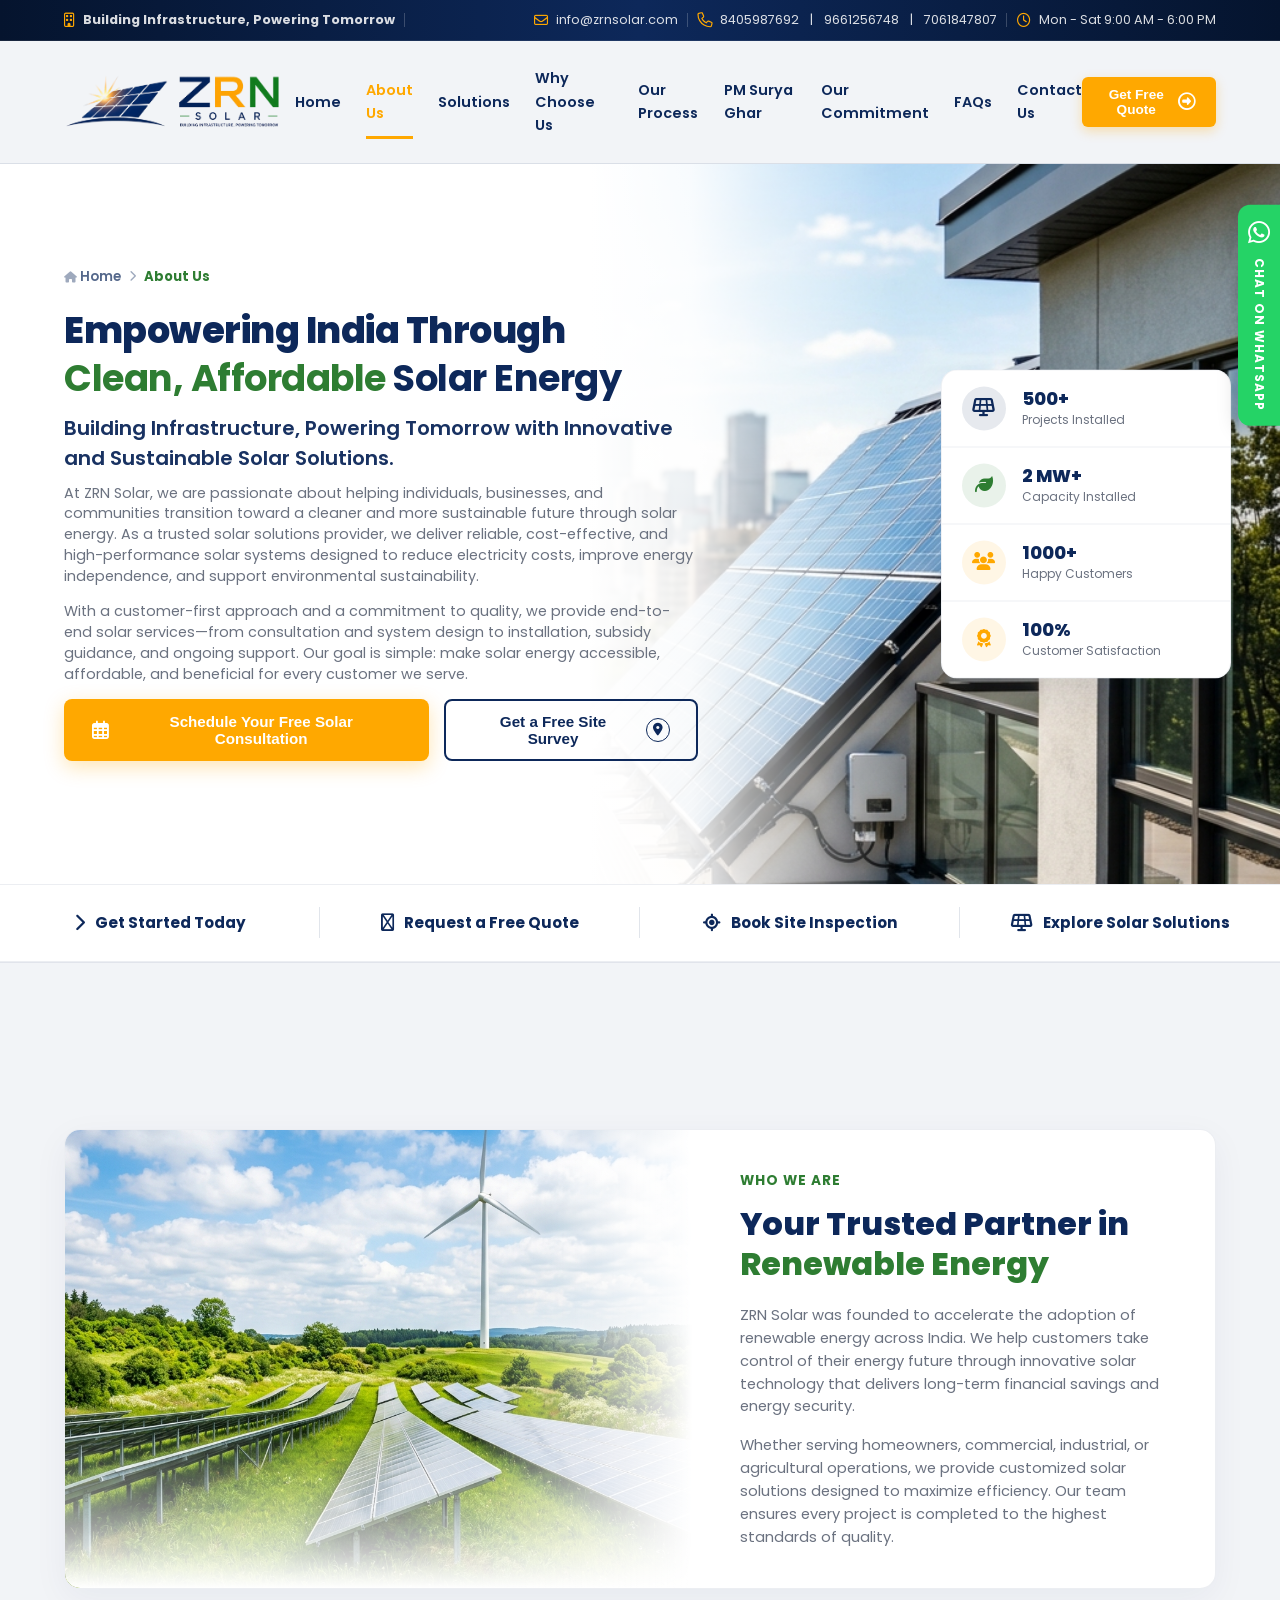
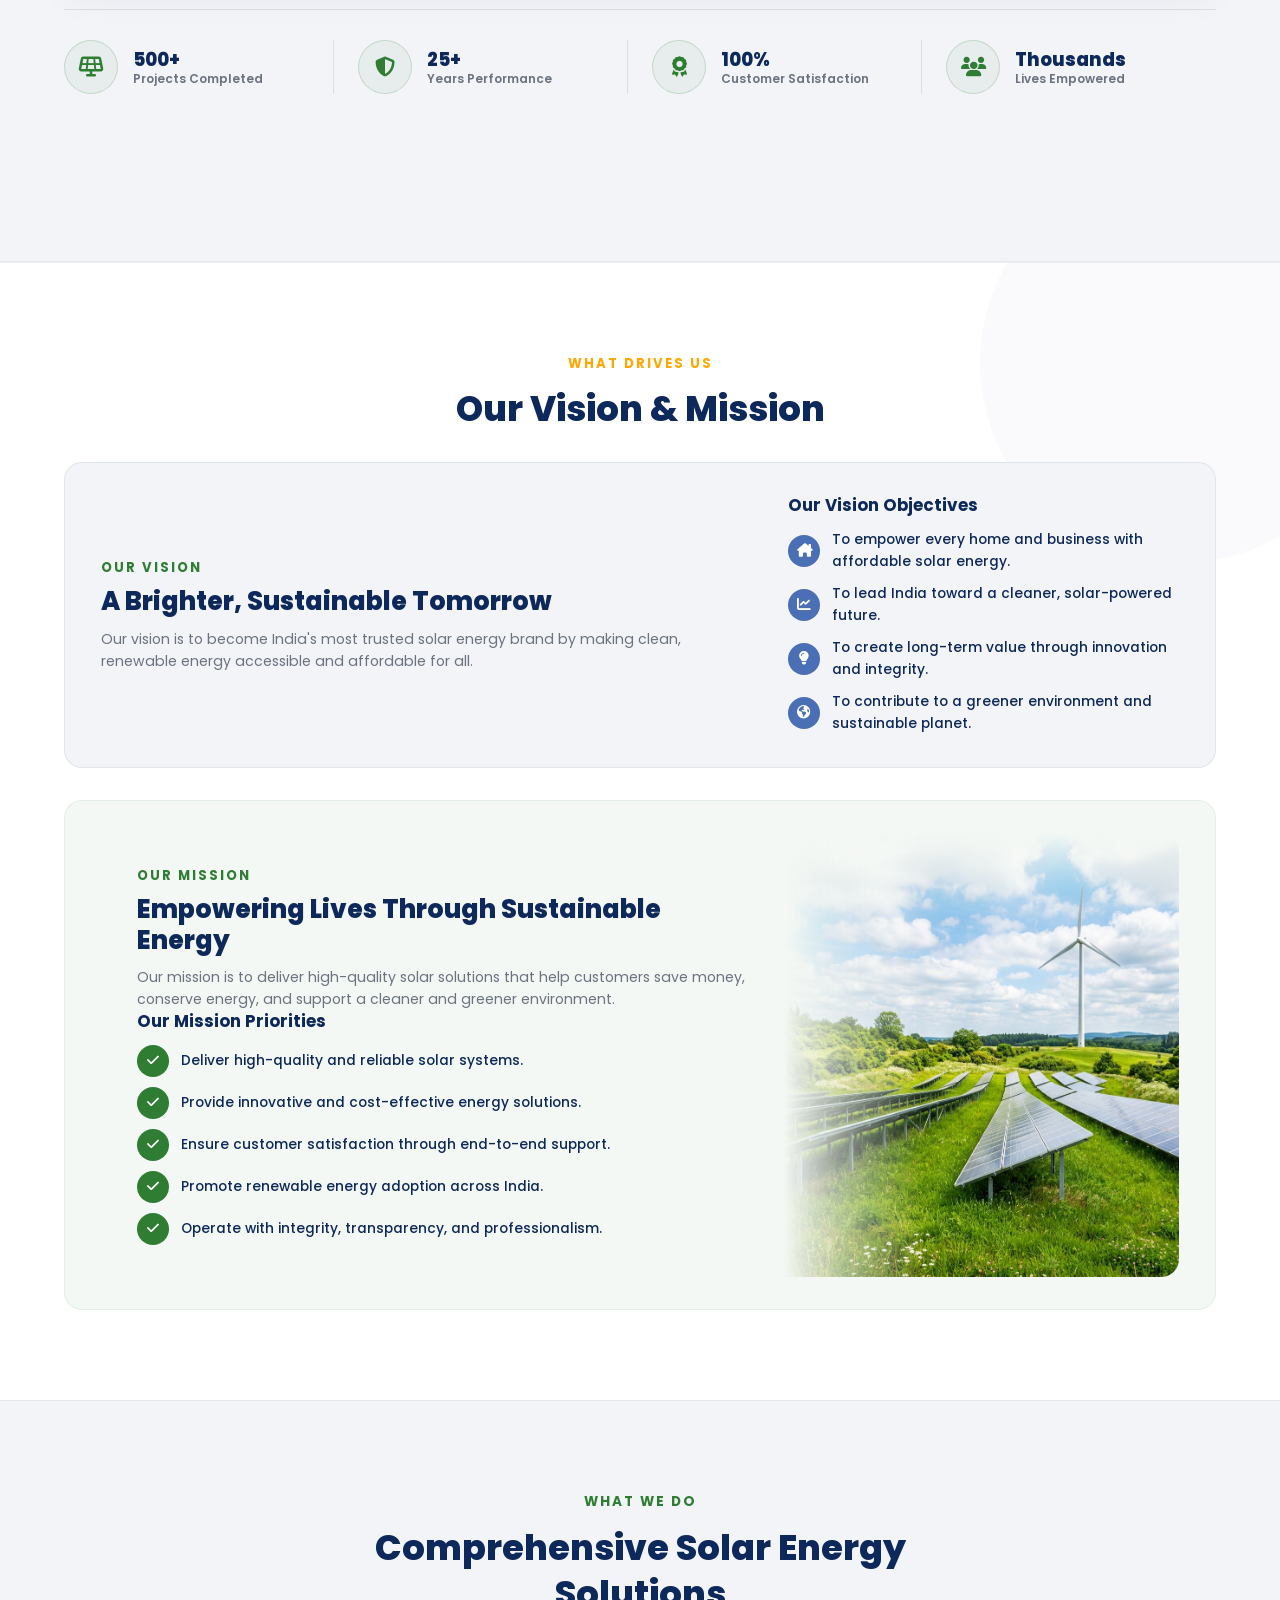
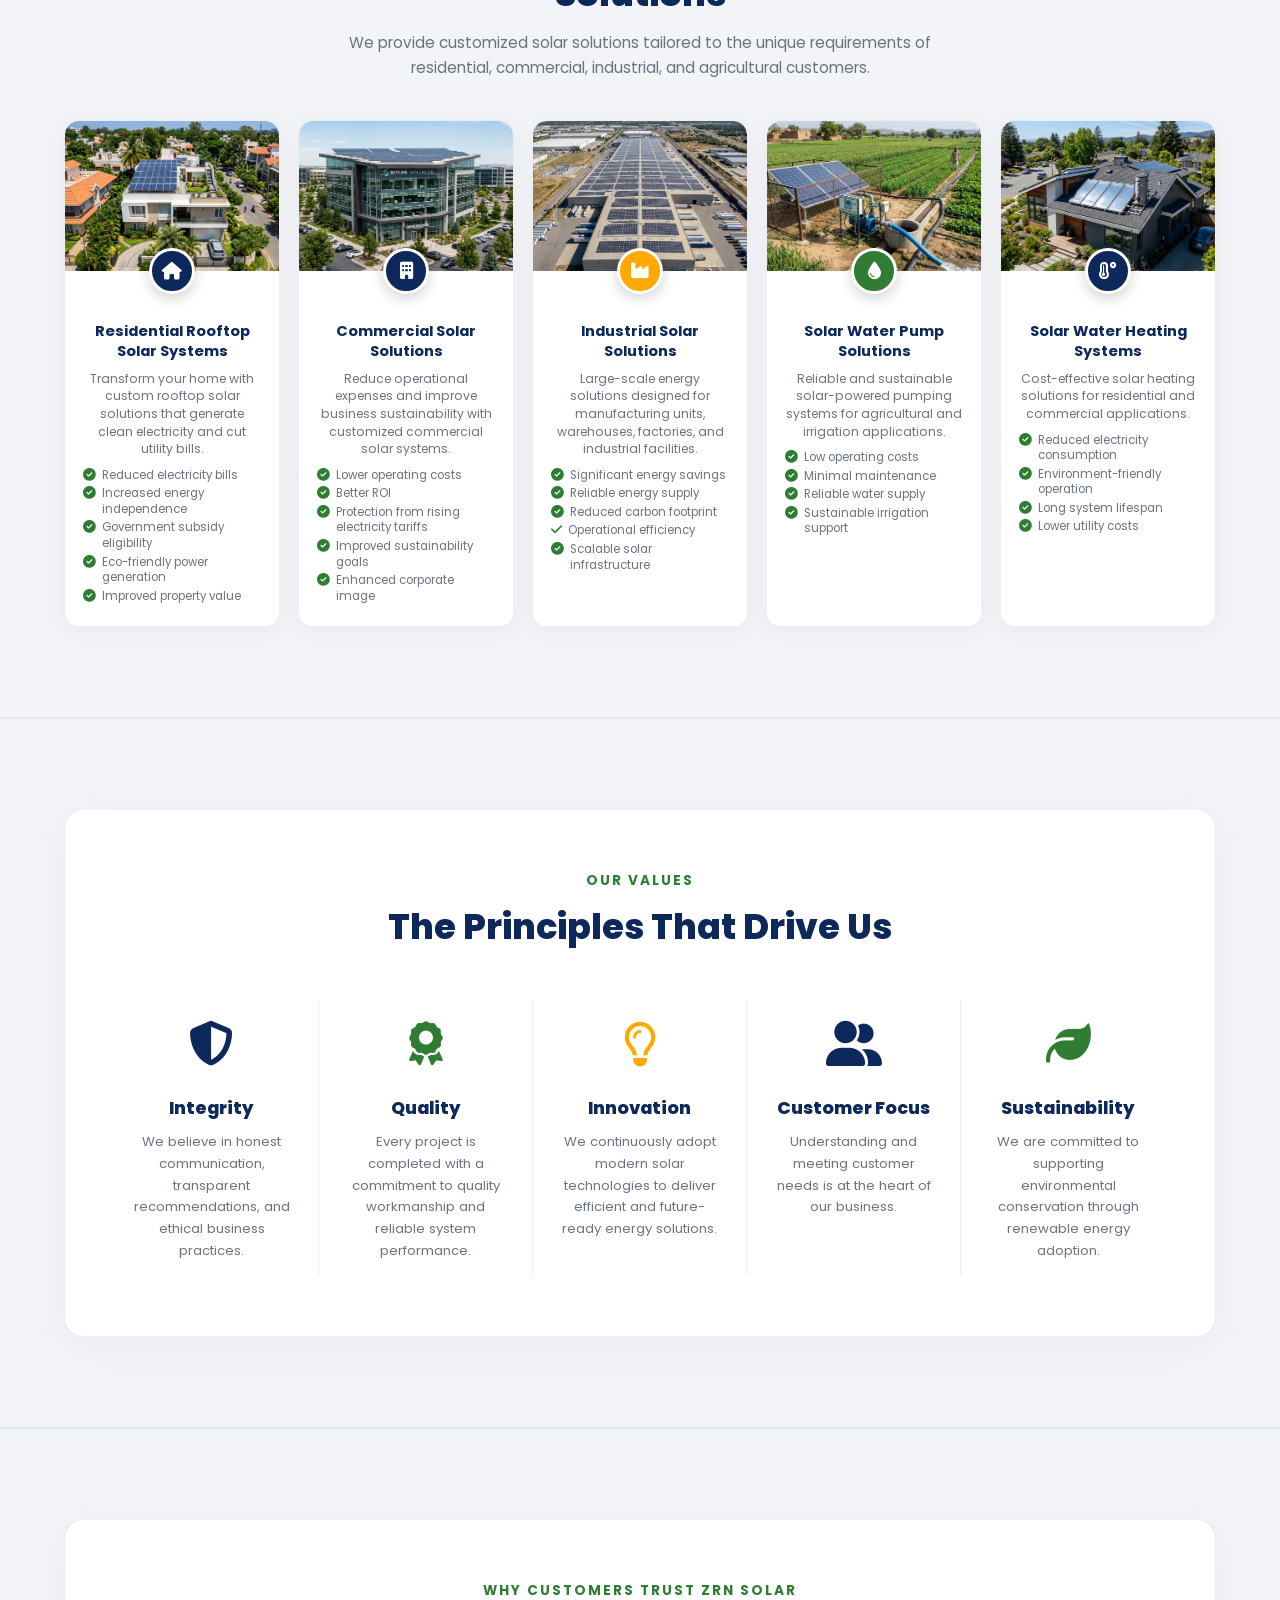
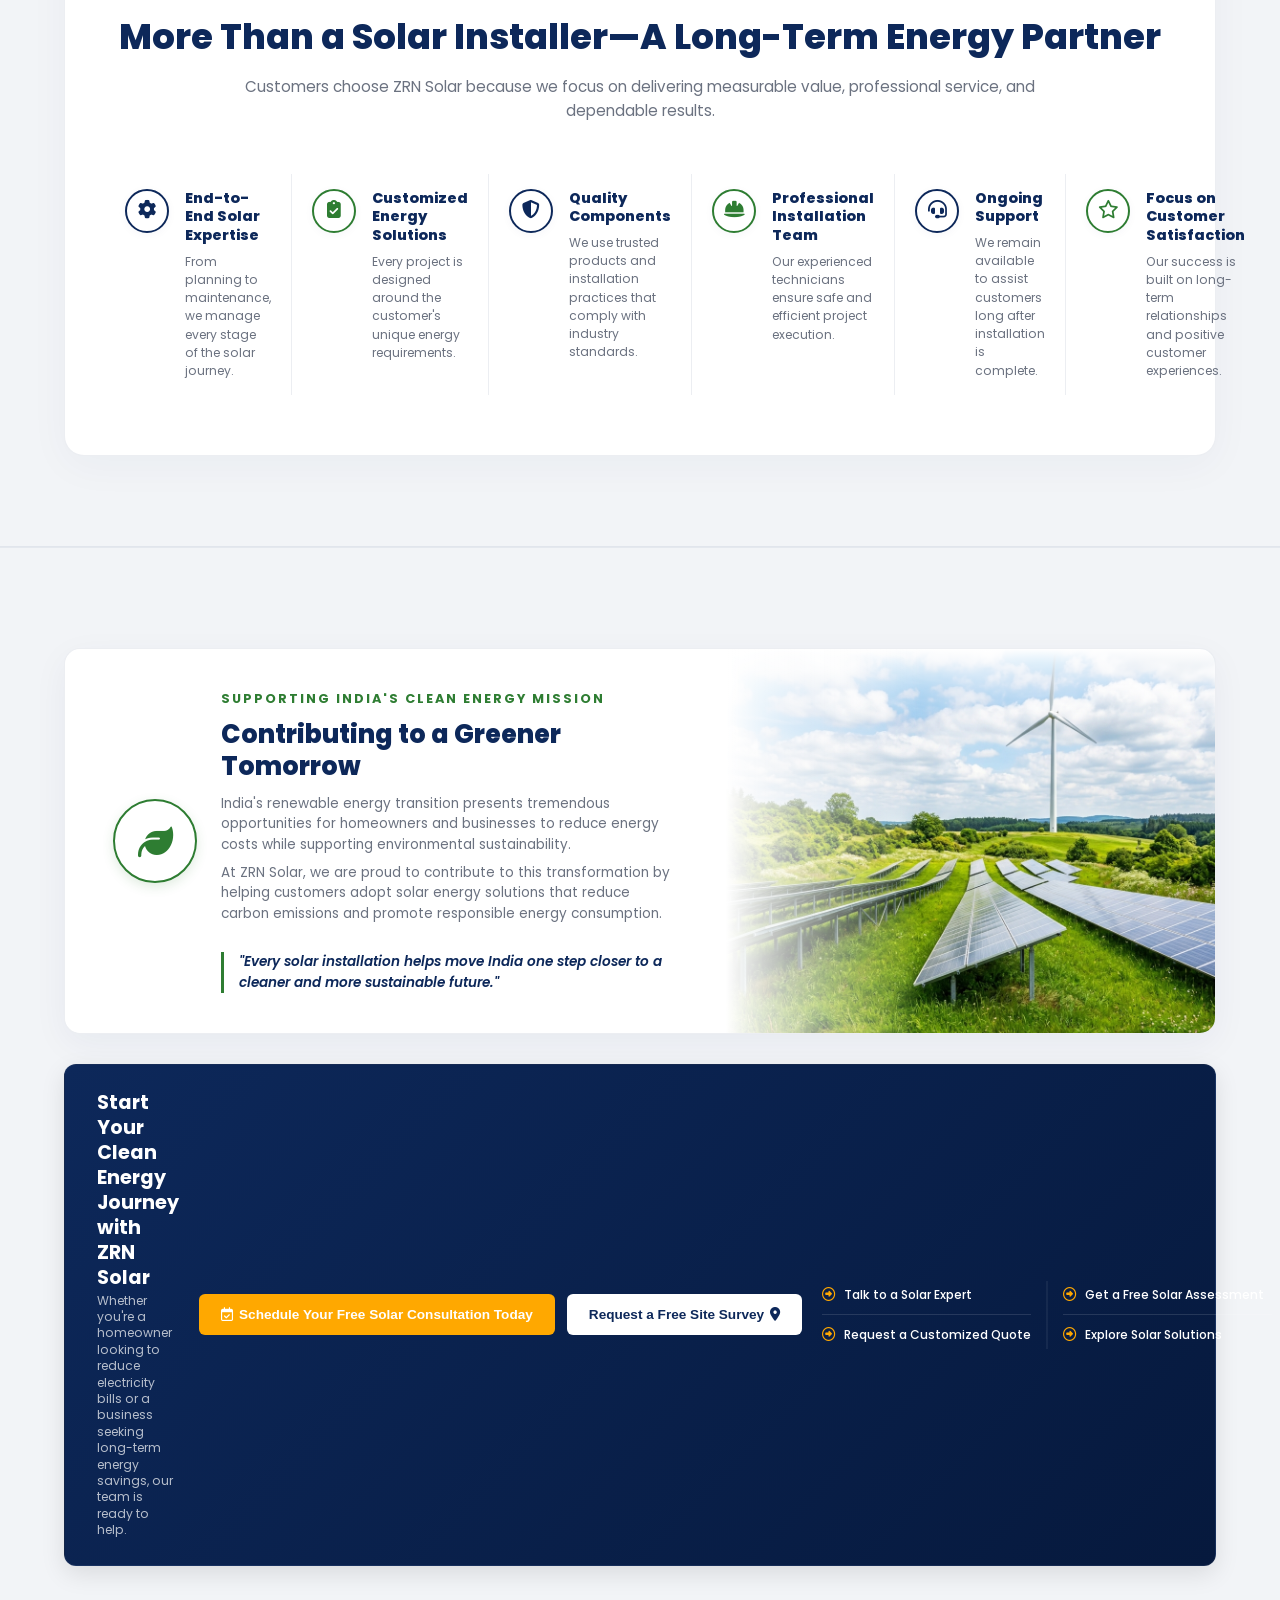
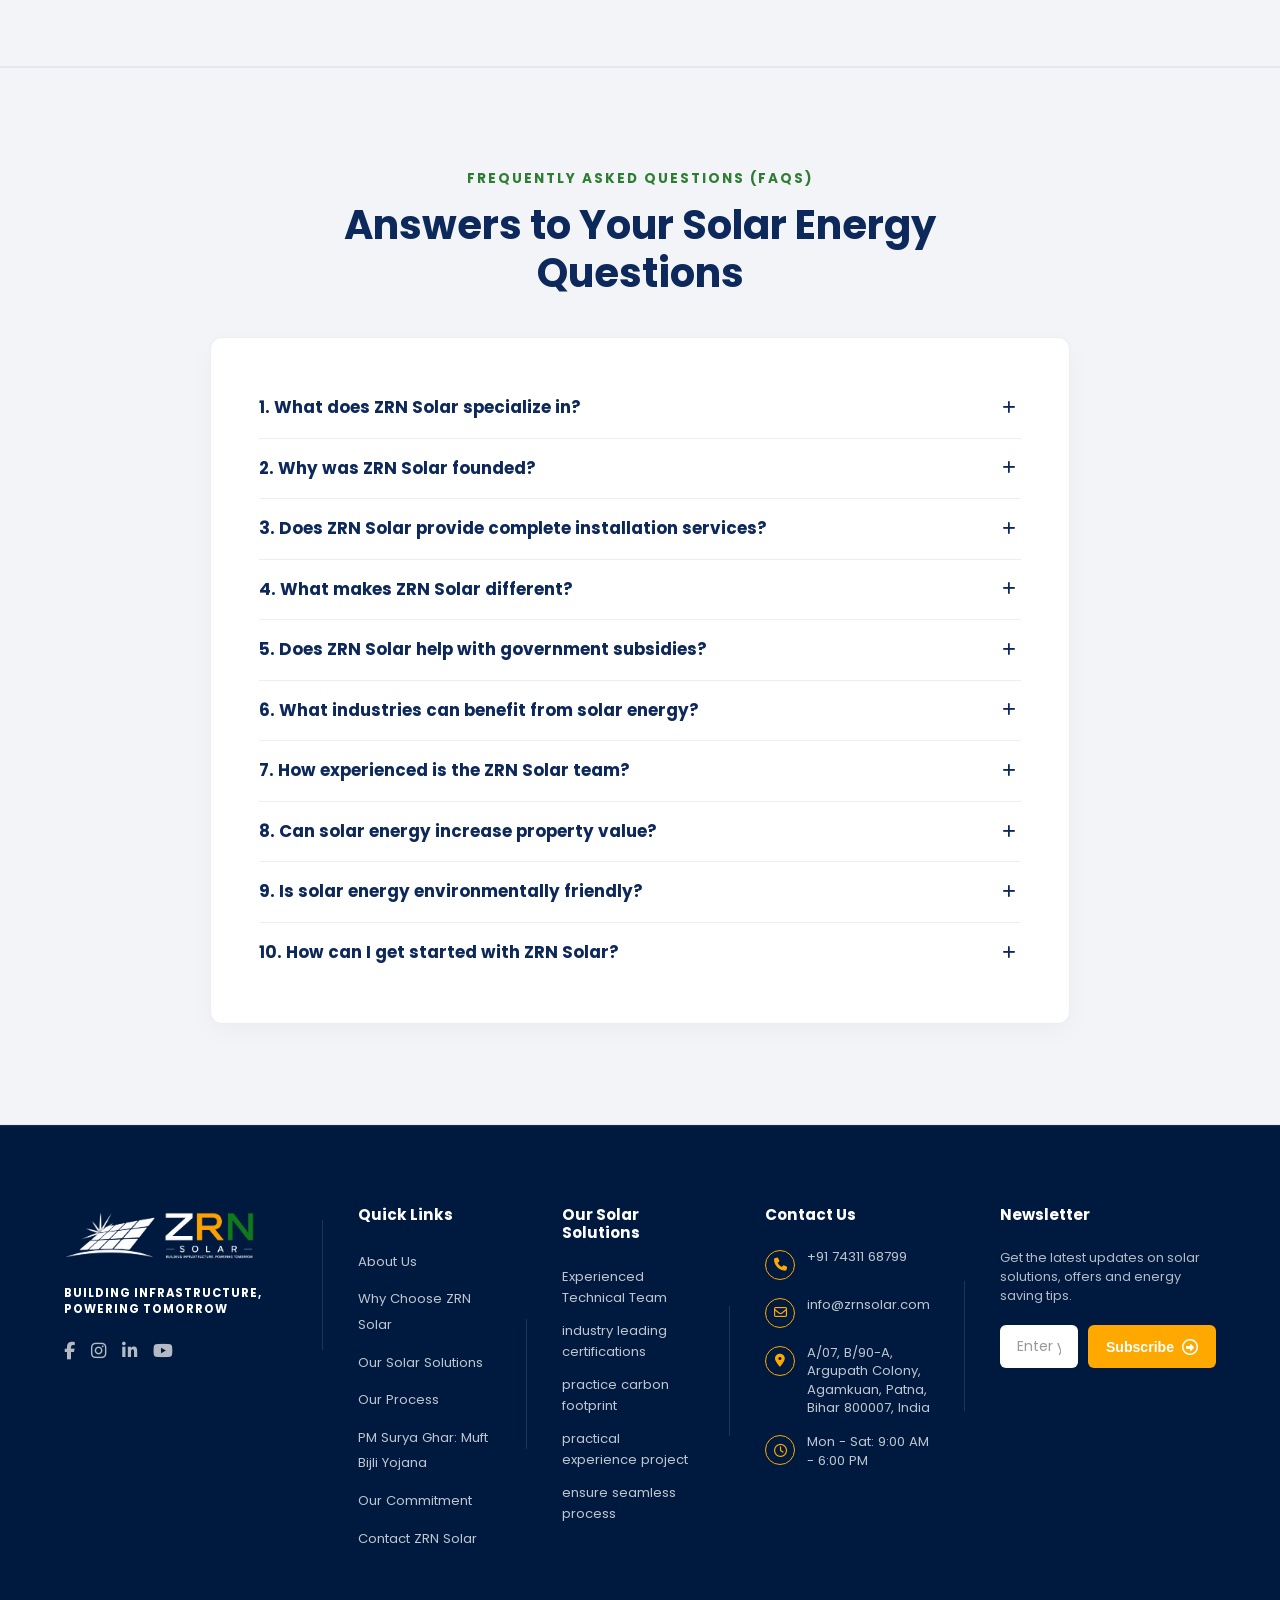
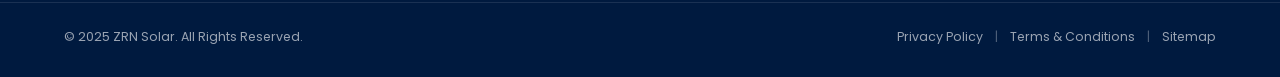
==== commit 242c5dc0: "solution" ====
--- a/about.html
+++ b/about.html
@@ -57,8 +57,8 @@
           <nav class="nav-menu" id="navMenu">
             <a href="index.html" class="nav-link">Home</a>
             <a href="about.html" class="nav-link active">About Us</a>
-            <a href="index.html#services" class="nav-link">Solutions</a>
-            <a href="index.html#why-choose" class="nav-link">Why Choose Us</a>
+            <a href="solutions.html" class="nav-link">Solutions</a>
+            <a href="why-choose.html" class="nav-link">Why Choose Us</a>
             <a href="index.html#process" class="nav-link">Our Process</a>
             <a href="index.html#pm-surya-ghar" class="nav-link">PM Surya Ghar</a>
             <a href="index.html#commitment" class="nav-link">Our Commitment</a>
@@ -196,7 +196,7 @@
         <i class="fa-solid fa-location-crosshairs link-icon"></i>
         <strong class="link-text">Book Site Inspection</strong>
       </a>
-      <a href="index.html#services" class="cta-link-item" id="ctaLinkSolutions">
+      <a href="solutions.html" class="cta-link-item" id="ctaLinkSolutions">
         <i class="fa-solid fa-solar-panel link-icon"></i>
         <strong class="link-text">Explore Solar Solutions</strong>
       </a>
@@ -871,8 +871,8 @@
         <h4>Quick Links</h4>
         <ul class="footer-links">
           <li><a href="about.html">About Us</a></li>
-          <li><a href="index.html#why-choose">Why Choose ZRN Solar</a></li>
-          <li><a href="index.html#services">Our Solar Solutions</a></li>
+          <li><a href="why-choose.html">Why Choose ZRN Solar</a></li>
+          <li><a href="solutions.html">Our Solar Solutions</a></li>
           <li><a href="index.html#process">Our Process</a></li>
           <li><a href="index.html#pm-surya-ghar">PM Surya Ghar: Muft Bijli Yojana</a></li>
           <li><a href="index.html#commitment">Our Commitment</a></li>
--- a/about.css
+++ b/about.css
@@ -43,6 +43,7 @@
   justify-content: center;
   padding: 90px 0 !important;
   box-sizing: border-box;
+  border-top: 1px solid rgba(13, 40, 90, 0.07);
 }
 
 #our-story .container {
@@ -70,6 +71,7 @@
   position: relative;
   overflow: hidden;
   box-sizing: border-box;
+  border-top: 1px solid rgba(13, 40, 90, 0.07);
 }
 
 .mission-vision-section::before {
@@ -339,8 +341,10 @@
 
 /* ── Core Values ──────────────────────────── */
 .core-values-section {
-  padding: 100px 0;
+  padding: 90px 0;
   background: var(--brand-light-gray);
+  border-top: 1px solid rgba(13, 40, 90, 0.07);
+  border-bottom: 1px solid rgba(13, 40, 90, 0.07);
 }
 
 .values-card-container {
@@ -441,8 +445,10 @@
 
 /* ── Why Choose Us (Trust Section) ────────── */
 .about-why-section {
-  padding: 100px 0;
+  padding: 90px 0;
   background: var(--brand-light-gray);
+  border-top: 1px solid rgba(13, 40, 90, 0.07);
+  border-bottom: 1px solid rgba(13, 40, 90, 0.07);
 }
 
 .trust-card-container {
@@ -556,8 +562,9 @@
 
 /* ── Supporting India's Clean Energy Mission ── */
 .clean-energy-mission-section {
-  padding: 100px 0;
+  padding: 90px 0;
   background: #fff;
+  border-top: 1px solid rgba(13, 40, 90, 0.07);
 }
 
 .mission-banner-card {
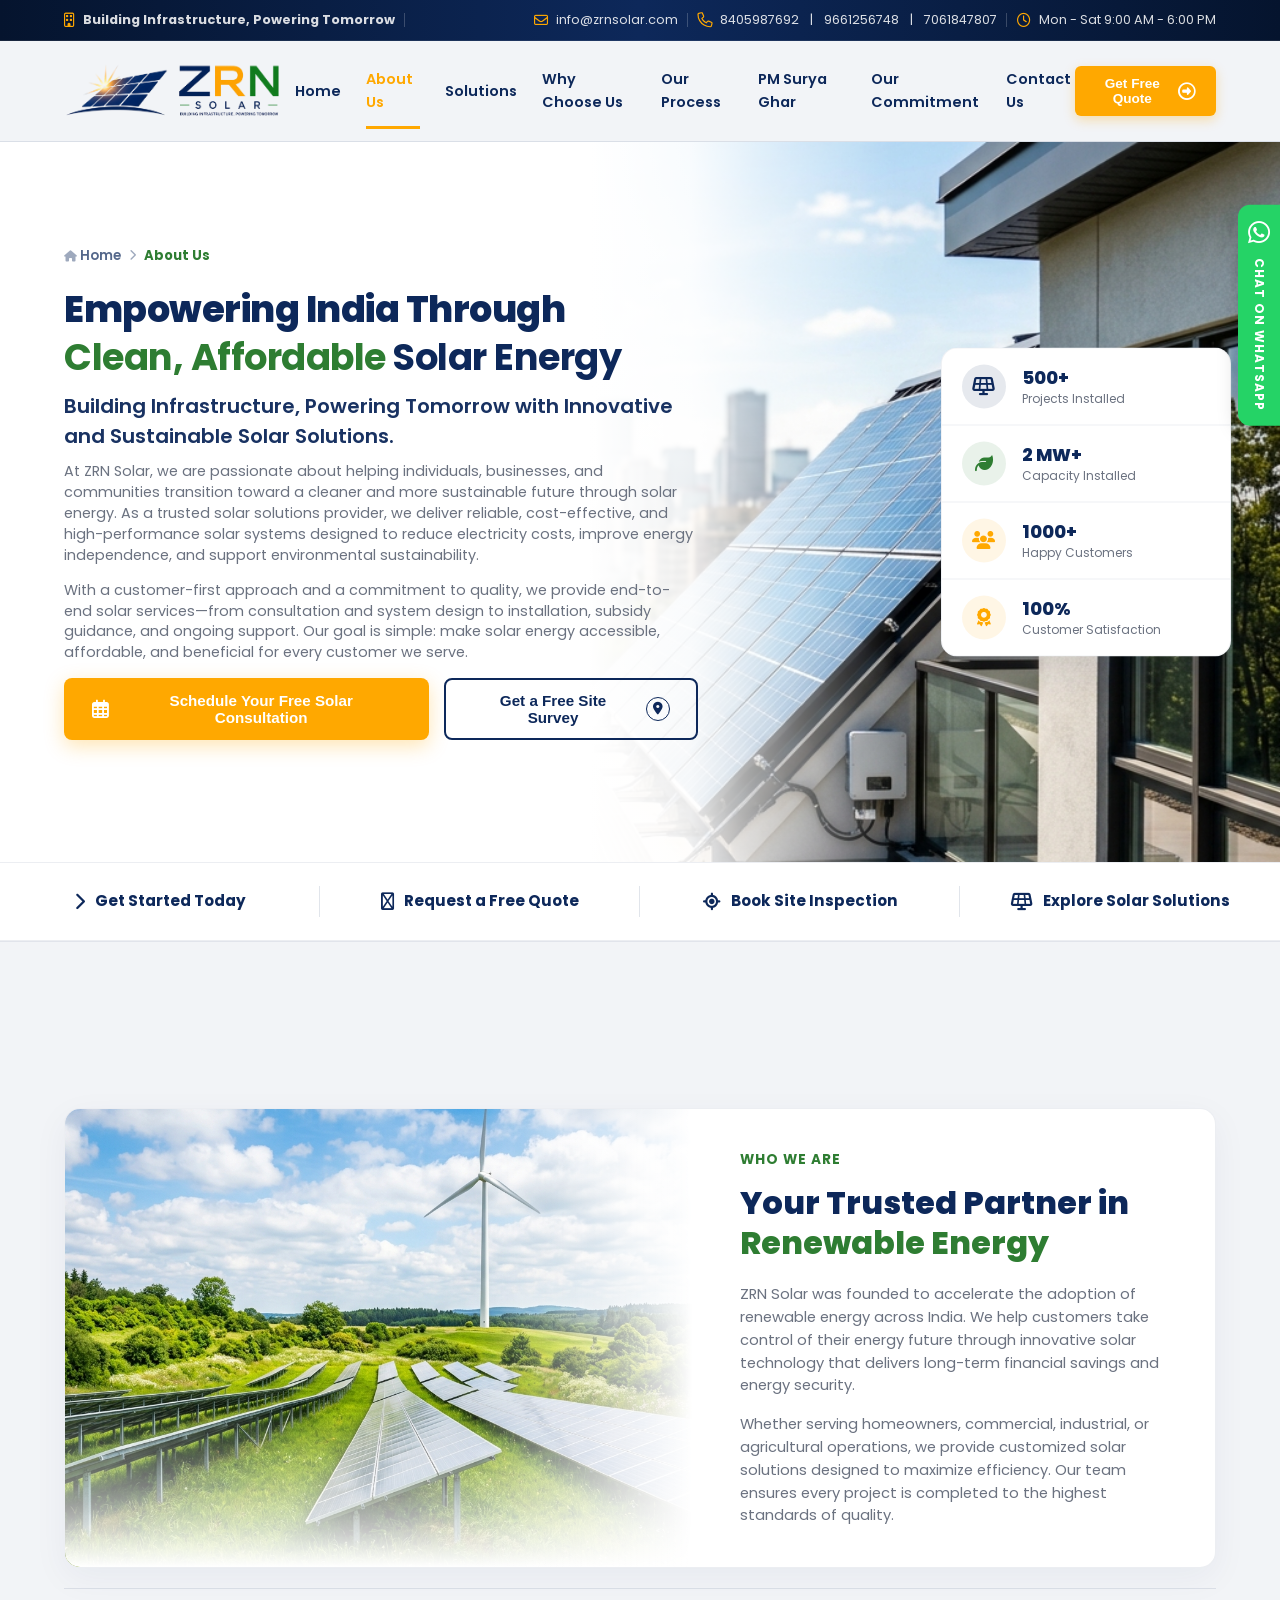
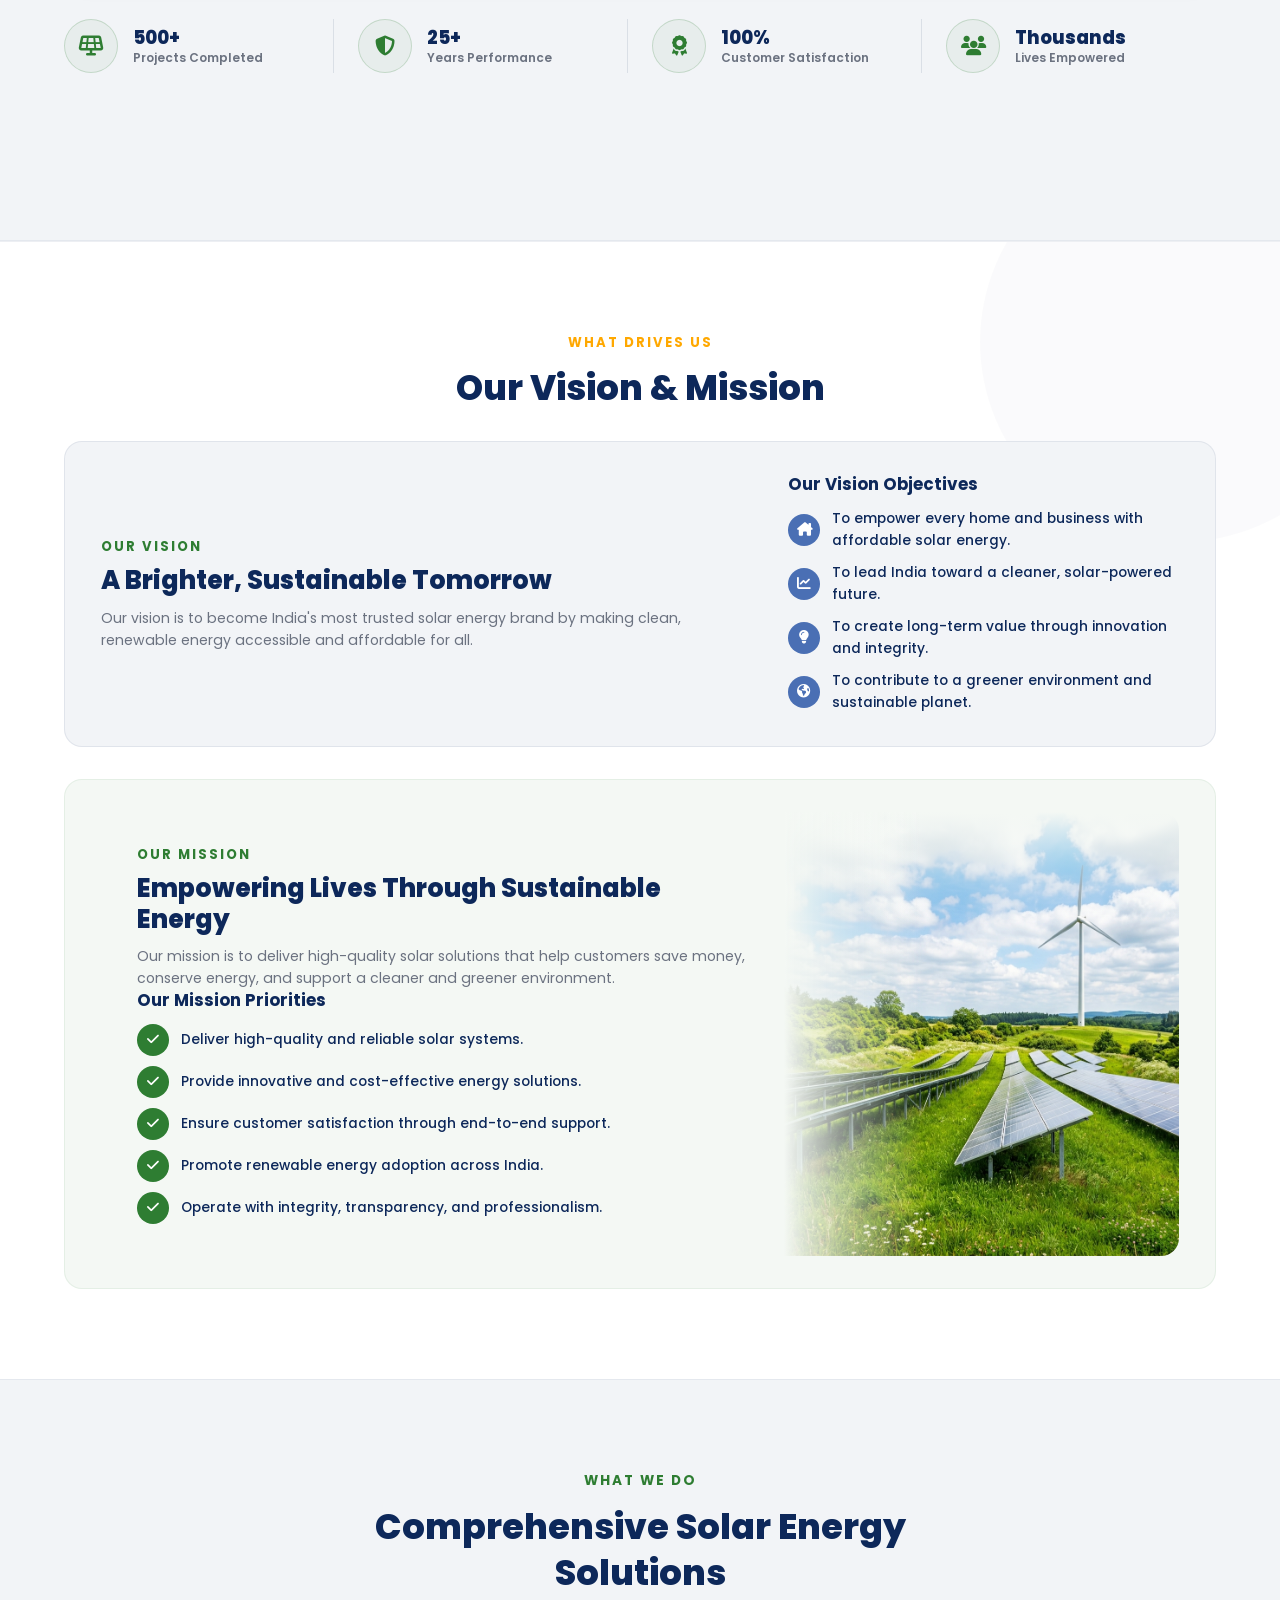
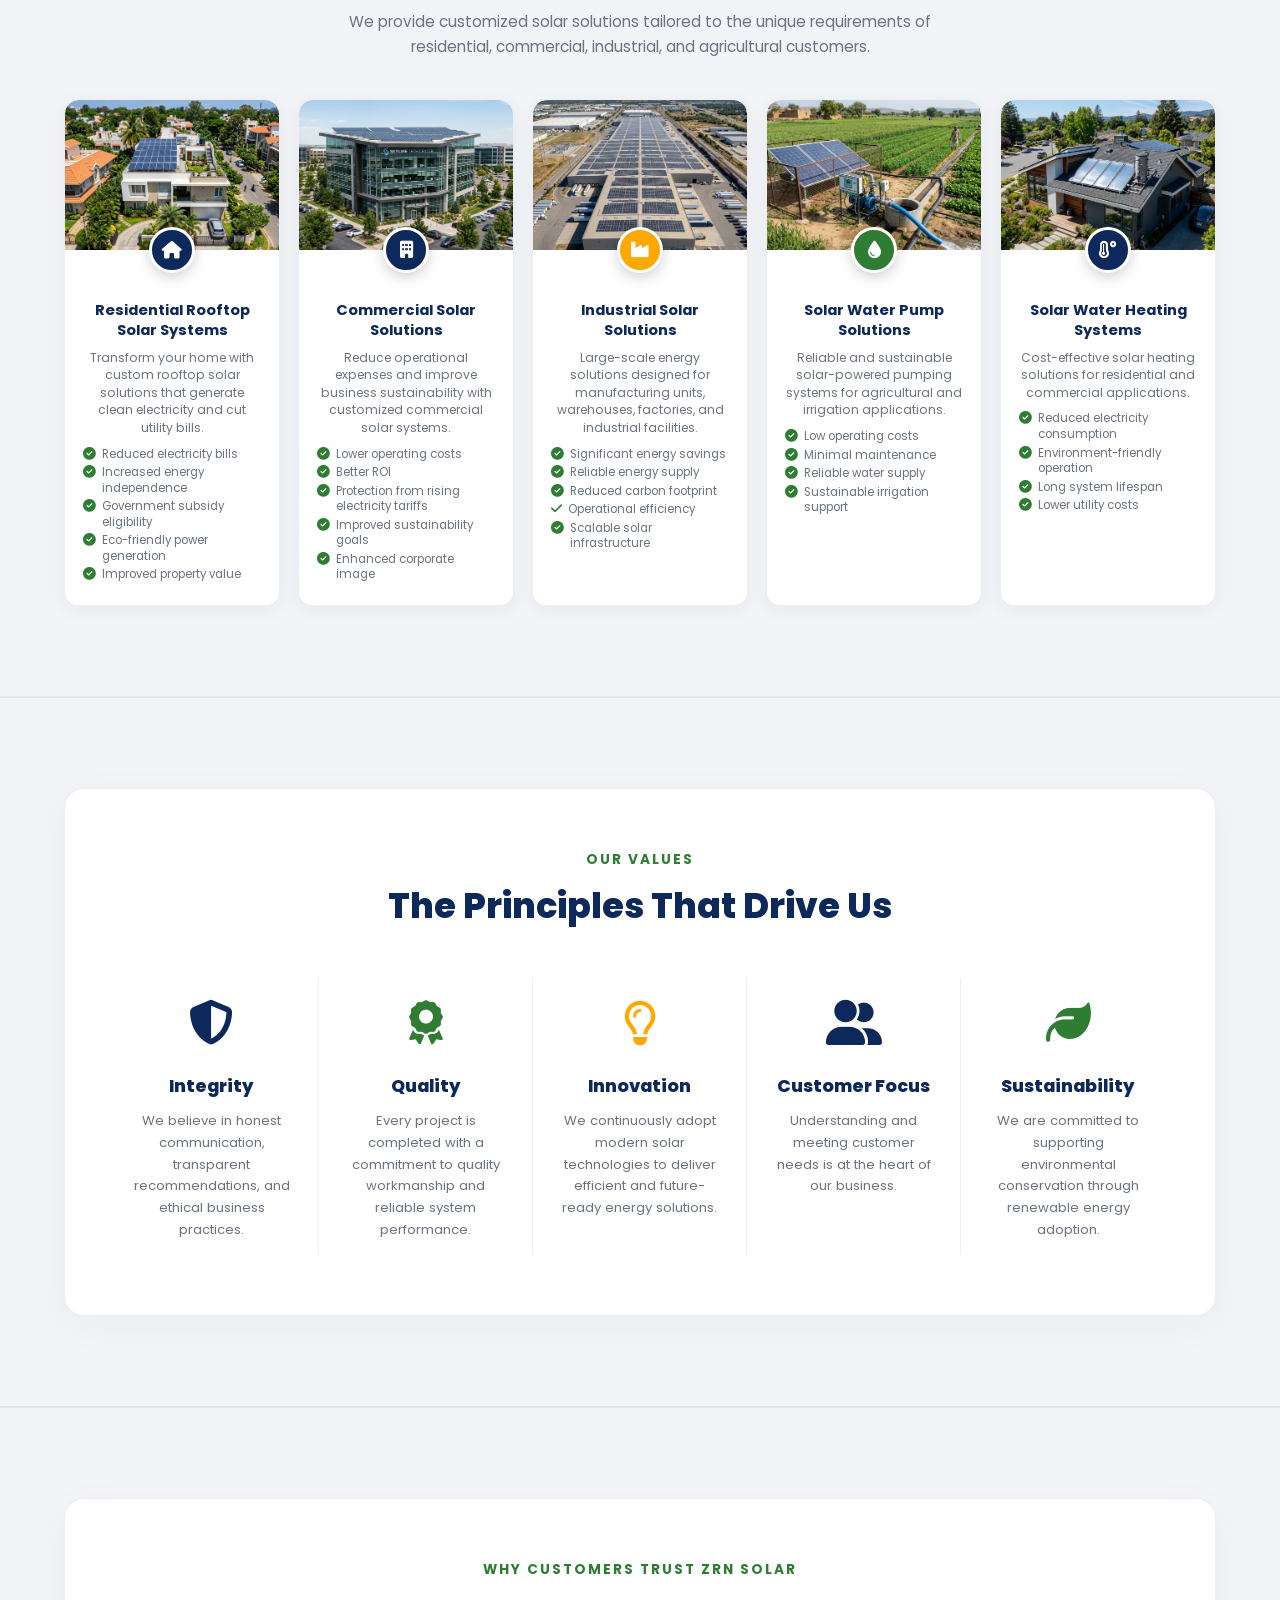
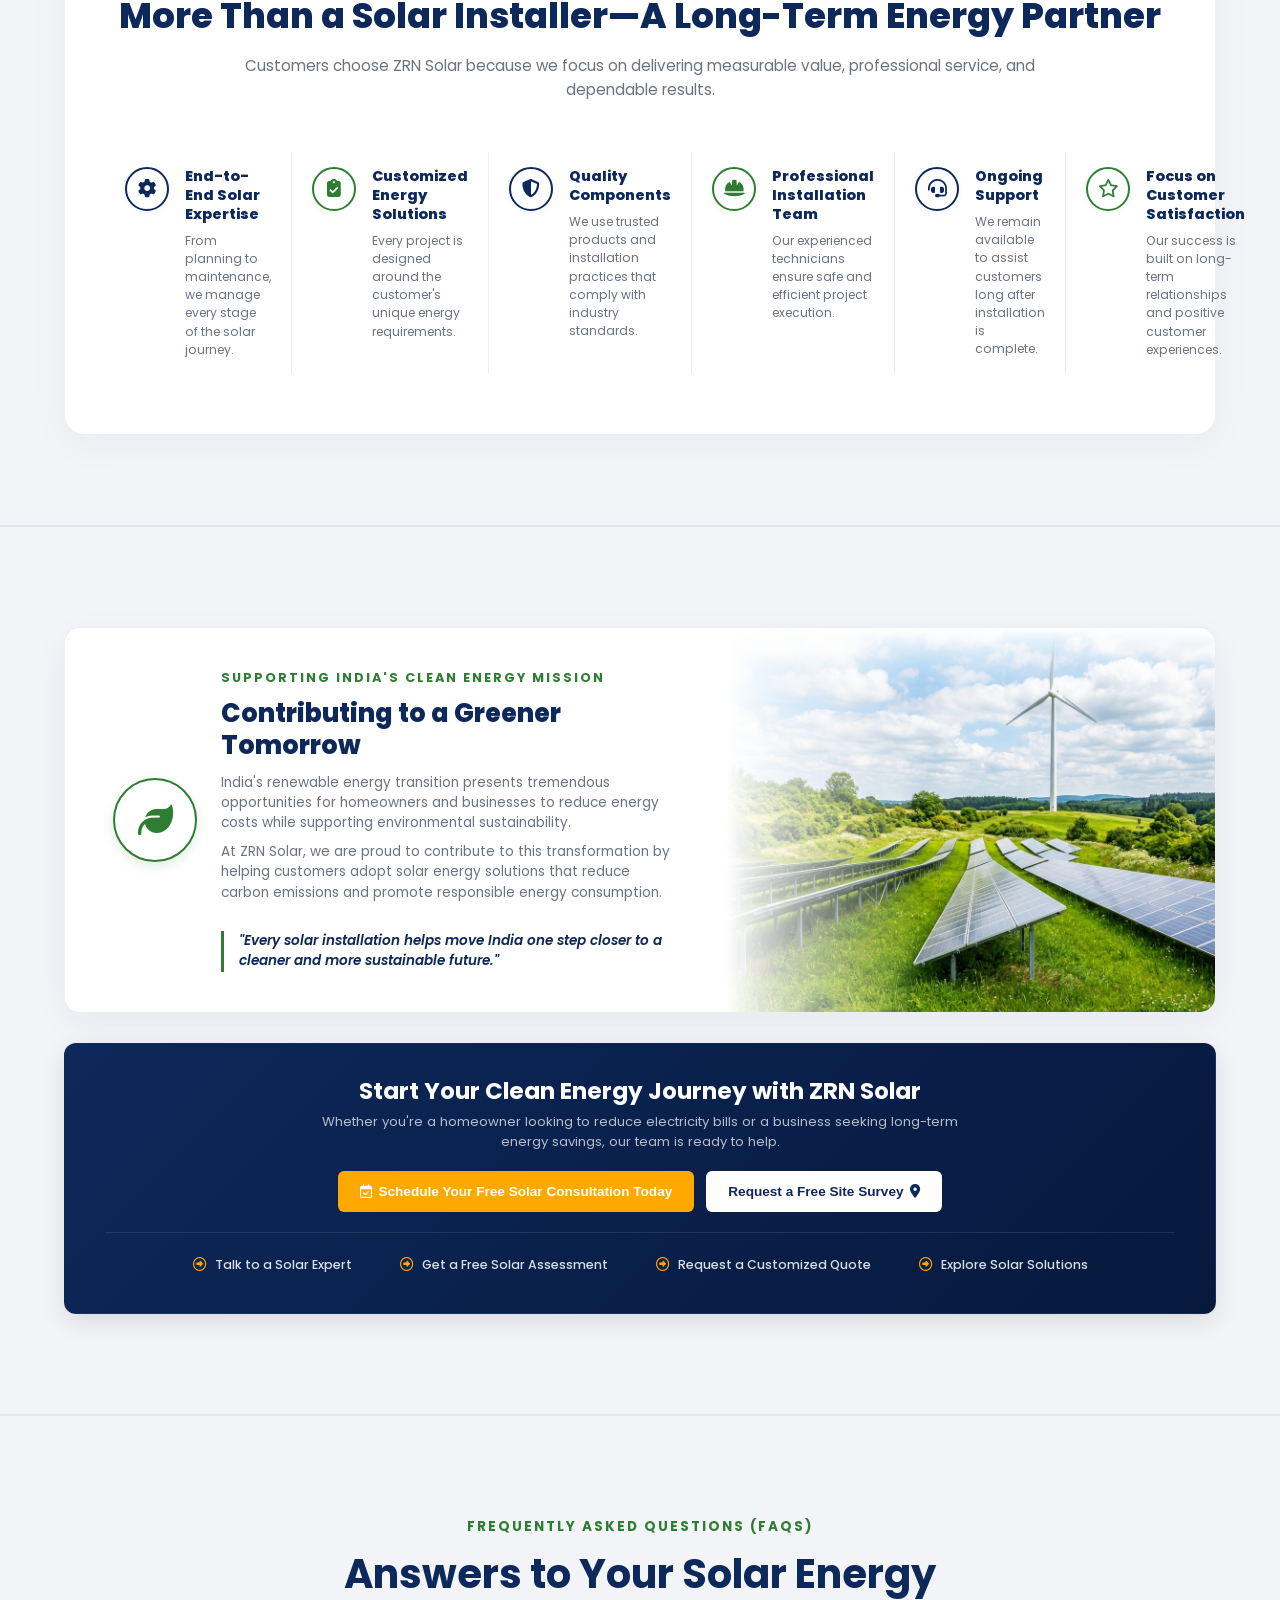
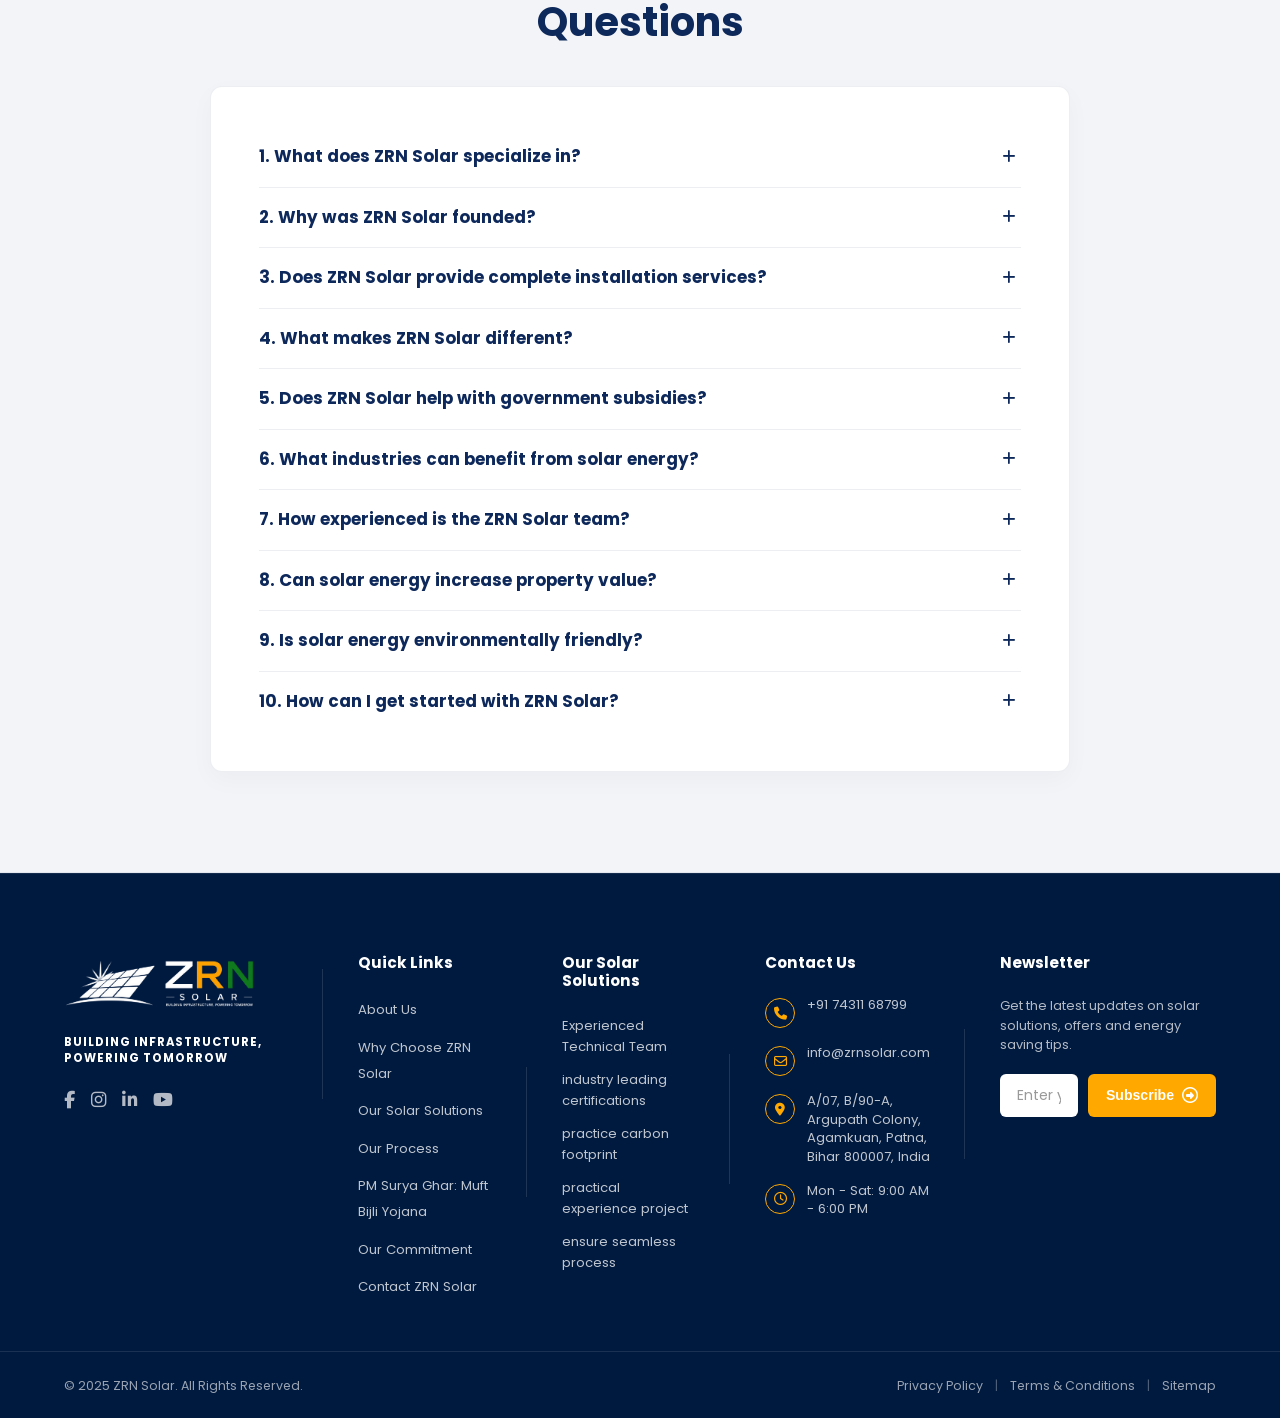
==== commit abd59854: "all pages added" ====
--- a/about.html
+++ b/about.html
@@ -59,19 +59,18 @@
             <a href="about.html" class="nav-link active">About Us</a>
             <a href="solutions.html" class="nav-link">Solutions</a>
             <a href="why-choose.html" class="nav-link">Why Choose Us</a>
-            <a href="index.html#process" class="nav-link">Our Process</a>
-            <a href="index.html#pm-surya-ghar" class="nav-link">PM Surya Ghar</a>
-            <a href="index.html#commitment" class="nav-link">Our Commitment</a>
-            <a href="index.html#faq" class="nav-link">FAQs</a>
-            <a href="index.html#contact" class="nav-link">Contact Us</a>
-            <a href="index.html#contact" class="nav-link drawer-cta">
+            <a href="process.html" class="nav-link">Our Process</a>
+            <a href="pm-surya-ghar.html" class="nav-link">PM Surya Ghar</a>
+            <a href="commitment.html" class="nav-link">Our Commitment</a>
+            <a href="contact.html" class="nav-link">Contact Us</a>
+            <a href="contact.html" class="nav-link drawer-cta">
               Get Free Quote
               <i class="fa-regular fa-circle-right quote-arrow-icon"></i>
             </a>
           </nav>
 
           <div class="cta-area">
-            <button class="btn-quote" onclick="window.location.href='index.html#contact'">
+            <button class="btn-quote" onclick="window.location.href='contact.html'">
               Get Free Quote
               <i class="fa-regular fa-circle-right quote-arrow-icon"></i>
             </button>
@@ -120,11 +119,11 @@
         </div>
 
         <div class="hero-buttons">
-          <button class="hero-btn-primary" id="heroPrimaryCTA" onclick="window.location.href='index.html#contact'">
+          <button class="hero-btn-primary" id="heroPrimaryCTA" onclick="window.location.href='contact.html'">
             <i class="fa-regular fa-calendar-days btn-icon-left"></i>
             Schedule Your Free Solar Consultation
           </button>
-          <button class="hero-btn-secondary" id="heroSecondaryCTA" onclick="window.location.href='index.html#contact'">
+          <button class="hero-btn-secondary" id="heroSecondaryCTA" onclick="window.location.href='contact.html'">
             Get a Free Site Survey
             <i class="btn-icon-circle"><i class="fa-solid fa-location-dot"></i></i>
           </button>
@@ -184,15 +183,15 @@
 
   <div class="hero-cta-links-wrapper" id="heroCtaLinksWrapper">
     <div class="hero-cta-links-bar container" id="heroCtaLinksBar">
-      <a href="index.html#contact" class="cta-link-item" id="ctaLinkGetStarted">
+      <a href="contact.html" class="cta-link-item" id="ctaLinkGetStarted">
         <i class="fa-solid fa-chevron-right link-icon"></i>
         <strong class="link-text">Get Started Today</strong>
       </a>
-      <a href="index.html#contact" class="cta-link-item" id="ctaLinkQuote">
+      <a href="contact.html" class="cta-link-item" id="ctaLinkQuote">
         <i class="fa-regular fa-clipboard-check link-icon"></i>
         <strong class="link-text">Request a Free Quote</strong>
       </a>
-      <a href="index.html#contact" class="cta-link-item" id="ctaLinkInspection">
+      <a href="contact.html" class="cta-link-item" id="ctaLinkInspection">
         <i class="fa-solid fa-location-crosshairs link-icon"></i>
         <strong class="link-text">Book Site Inspection</strong>
       </a>
@@ -698,19 +697,19 @@
 
         <!-- Right Links -->
         <div class="cta-quick-links">
-          <a href="index.html#contact" class="cta-quick-link">
+          <a href="contact.html" class="cta-quick-link">
             <i class="fa-regular fa-circle-right"></i>
             Talk to a Solar Expert
           </a>
-          <a href="index.html#contact" class="cta-quick-link">
+          <a href="contact.html" class="cta-quick-link">
             <i class="fa-regular fa-circle-right"></i>
             Get a Free Solar Assessment
           </a>
-          <a href="index.html#contact" class="cta-quick-link">
+          <a href="contact.html" class="cta-quick-link">
             <i class="fa-regular fa-circle-right"></i>
             Request a Customized Quote
           </a>
-          <a href="index.html#contact" class="cta-quick-link">
+          <a href="solutions.html" class="cta-quick-link">
             <i class="fa-regular fa-circle-right"></i>
             Explore Solar Solutions
           </a>
@@ -873,10 +872,10 @@
           <li><a href="about.html">About Us</a></li>
           <li><a href="why-choose.html">Why Choose ZRN Solar</a></li>
           <li><a href="solutions.html">Our Solar Solutions</a></li>
-          <li><a href="index.html#process">Our Process</a></li>
-          <li><a href="index.html#pm-surya-ghar">PM Surya Ghar: Muft Bijli Yojana</a></li>
-          <li><a href="index.html#commitment">Our Commitment</a></li>
-          <li><a href="index.html#contact">Contact ZRN Solar</a></li>
+          <li><a href="process.html">Our Process</a></li>
+          <li><a href="pm-surya-ghar.html">PM Surya Ghar: Muft Bijli Yojana</a></li>
+          <li><a href="commitment.html">Our Commitment</a></li>
+          <li><a href="contact.html">Contact ZRN Solar</a></li>
         </ul>
       </div>
 
--- a/styles.css
+++ b/styles.css
@@ -616,9 +616,11 @@
   transition: var(--transition-smooth);
 }
 
-.hero-sidebar-panel:hover {
-  box-shadow: 0 20px 50px rgba(13, 40, 90, 0.12);
-  transform: translateY(-51%) scale(1.01);
+@media (min-width: 992px) {
+  .hero-sidebar-panel:hover {
+    box-shadow: 0 20px 50px rgba(13, 40, 90, 0.12);
+    transform: translateY(-51%) scale(1.01);
+  }
 }
 
 .sidebar-item {
@@ -1043,10 +1045,10 @@
     right: -100%;
     width: 280px;
     height: 100vh;
-    background: rgba(7, 15, 30, 0.98);
+    background: rgba(242, 244, 247, 0.98);
     backdrop-filter: blur(20px);
     -webkit-backdrop-filter: blur(20px);
-    border-left: 1px solid var(--border-light);
+    border-left: 1px solid rgba(13, 40, 90, 0.1);
     flex-direction: column;
     justify-content: flex-start;
     align-items: center;
@@ -1203,6 +1205,12 @@
     z-index: 5;
   }
 
+  .hero-sidebar-panel:hover,
+  .hero-sidebar-panel:active,
+  .hero-sidebar-panel:focus {
+    transform: translateX(-50%) scale(1.01) !important;
+  }
+
   .sidebar-item {
     padding: 5px 7px;
     gap: 6px;
@@ -2496,40 +2504,43 @@
   margin-top: 20px;
   background: linear-gradient(135deg, var(--brand-navy) 0%, #06193d 100%);
   border-radius: 12px;
-  padding: 26px 32px;
-  display: flex;
-  align-items: center;
-  justify-content: space-between;
+  padding: 32px 40px;
+  display: flex;
+  flex-direction: column;
+  align-items: center;
   gap: 20px;
   border: 1px solid rgba(255, 255, 255, 0.05);
   box-shadow: 0 8px 24px rgba(0, 0, 0, 0.1);
+  text-align: center;
 }
 
 .cta-left {
   display: flex;
   flex-direction: column;
-  flex-grow: 1;
-  max-width: 420px;
+  flex-grow: 0;
+  max-width: 680px;
+  width: 100%;
 }
 
 .cta-title {
-  font-size: 1.2rem;
+  font-size: 1.45rem;
   color: #FFFFFF;
   font-weight: 700;
-  margin-bottom: 2px;
+  margin-bottom: 6px;
   line-height: 1.3;
 }
 
 .cta-desc {
-  font-size: 0.76rem;
+  font-size: 0.82rem;
   color: rgba(255, 255, 255, 0.7);
-  line-height: 1.35;
+  line-height: 1.5;
 }
 
 .cta-buttons {
   display: flex;
   gap: 12px;
   flex-shrink: 0;
+  justify-content: center;
 }
 
 .btn-cta-orange {
@@ -2576,45 +2587,26 @@
 
 .cta-quick-links {
   position: relative;
-  display: grid;
-  grid-template-columns: 1fr 1fr;
-  column-gap: 32px;
-  row-gap: 0;
+  display: flex;
+  flex-wrap: wrap;
+  justify-content: center;
+  gap: 0 24px;
   flex-shrink: 0;
-}
-
-.cta-quick-links::after {
-  content: '';
-  position: absolute;
-  top: 4px;
-  bottom: 4px;
-  left: 50%;
-  width: 1px;
-  background: rgba(255, 255, 255, 0.12);
-  transform: translateX(-50%);
+  width: 100%;
+  border-top: 1px solid rgba(255, 255, 255, 0.1);
+  padding-top: 16px;
 }
 
 .cta-quick-link {
   display: flex;
   align-items: center;
   gap: 8px;
-  font-size: 0.76rem;
-  color: #FFFFFF;
+  font-size: 0.78rem;
+  color: rgba(255, 255, 255, 0.85);
   font-weight: 500;
-  padding: 8px 0;
+  padding: 6px 12px;
   transition: var(--transition-fast);
   text-decoration: none;
-}
-
-.cta-quick-link:nth-child(1),
-.cta-quick-link:nth-child(2) {
-  border-bottom: 1px solid rgba(255, 255, 255, 0.12);
-  padding-bottom: 10px;
-}
-
-.cta-quick-link:nth-child(3),
-.cta-quick-link:nth-child(4) {
-  padding-top: 10px;
 }
 
 .cta-quick-link:hover {
@@ -2639,19 +2631,7 @@
     border-radius: 16px 16px 0 0;
   }
   .commitment-cta-bar {
-    flex-direction: column;
-    align-items: flex-start;
-    padding: 20px;
-  }
-  .commitment-cta-bar > div {
-    width: 100%;
-    max-width: 100%;
-  }
-  .cta-buttons {
-    margin-top: 10px;
-  }
-  .cta-quick-links {
-    margin-top: 15px;
+    padding: 28px 24px;
   }
 }
 
@@ -2673,26 +2653,28 @@
   .commitment-title {
     font-size: 1.8rem;
   }
+  .commitment-cta-bar {
+    padding: 24px 20px;
+  }
   .commitment-cta-bar .cta-buttons {
     flex-direction: column;
+    width: 100%;
   }
   .btn-cta-orange, .btn-cta-white {
     width: 100%;
     justify-content: center;
   }
   .cta-quick-links {
-    grid-template-columns: 1fr;
-    row-gap: 0;
-  }
-  .cta-quick-links::after {
-    display: none;
+    gap: 0;
   }
   .cta-quick-link {
-    border-bottom: 1px solid rgba(255, 255, 255, 0.12) !important;
-    padding: 10px 0 !important;
+    border-bottom: 1px solid rgba(255, 255, 255, 0.12);
+    padding: 10px 12px;
+    width: 100%;
+    justify-content: center;
   }
   .cta-quick-link:last-child {
-    border-bottom: none !important;
+    border-bottom: none;
   }
 }
 
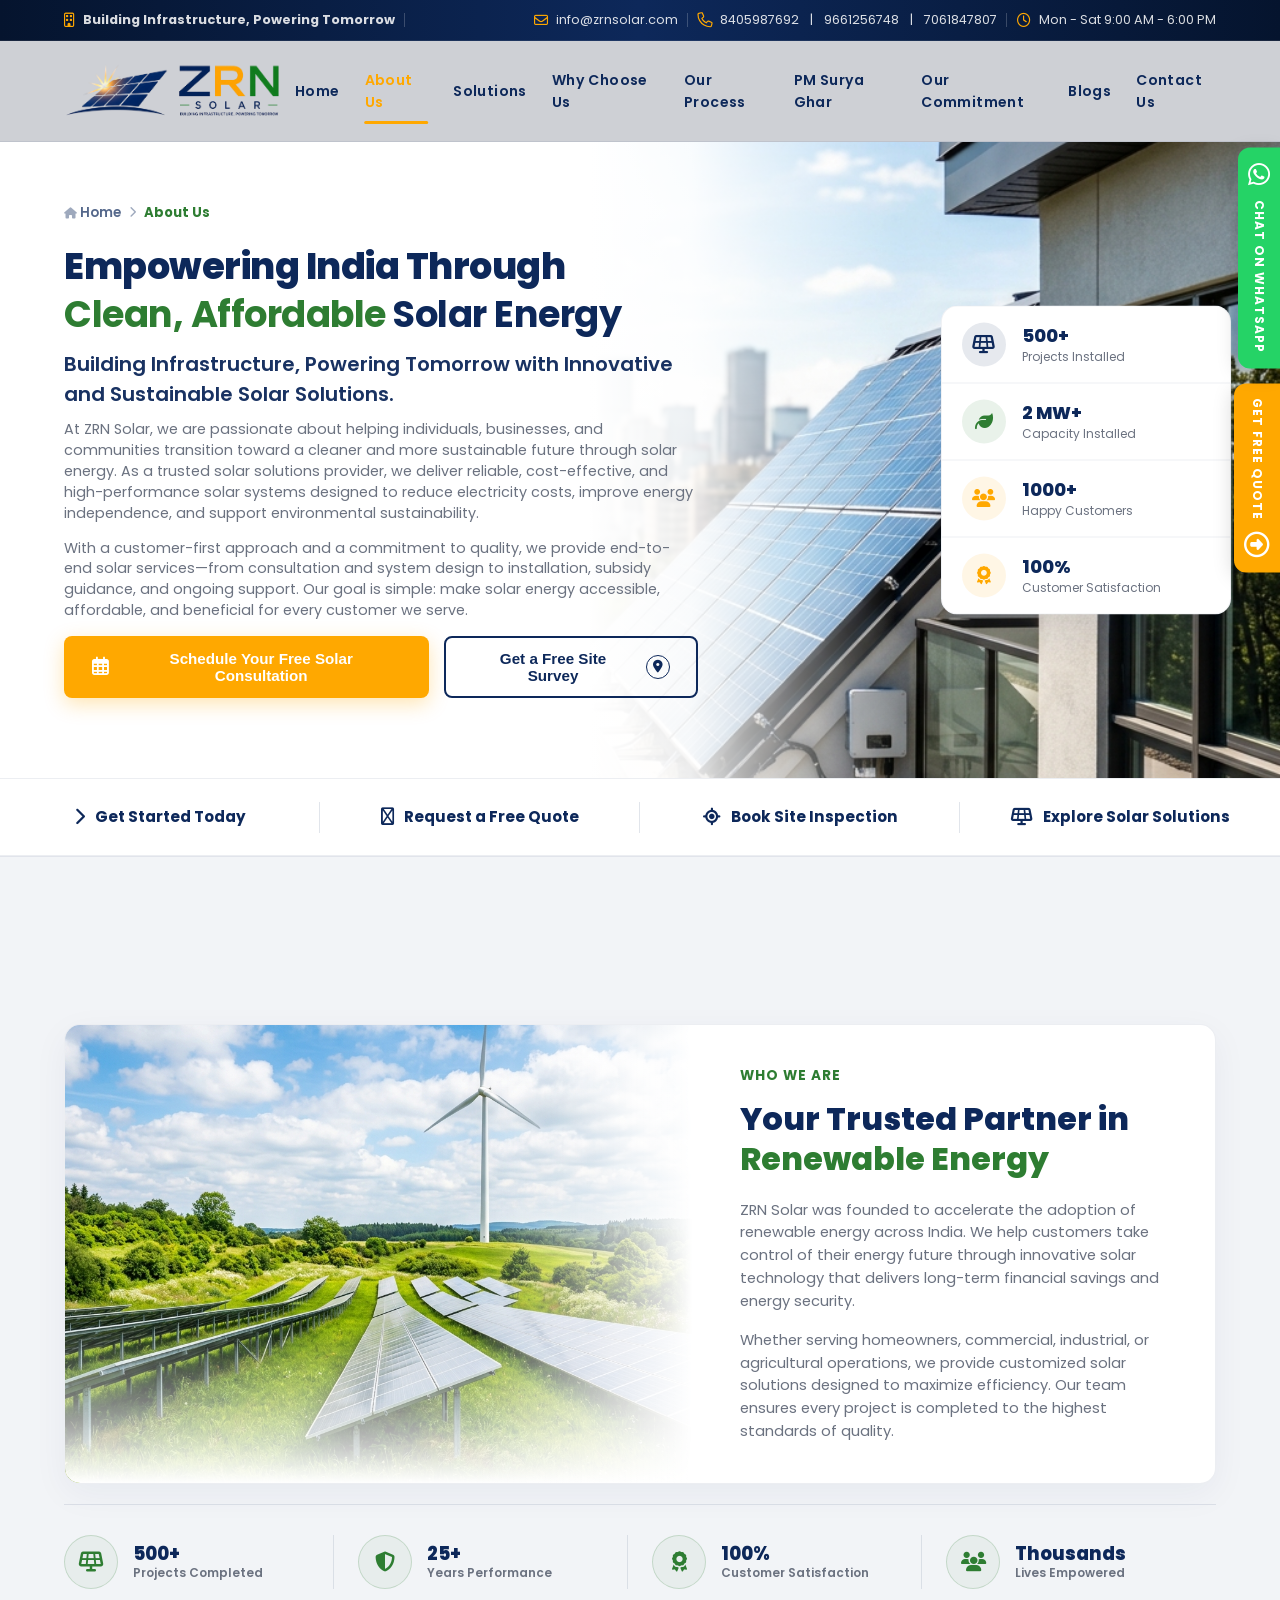
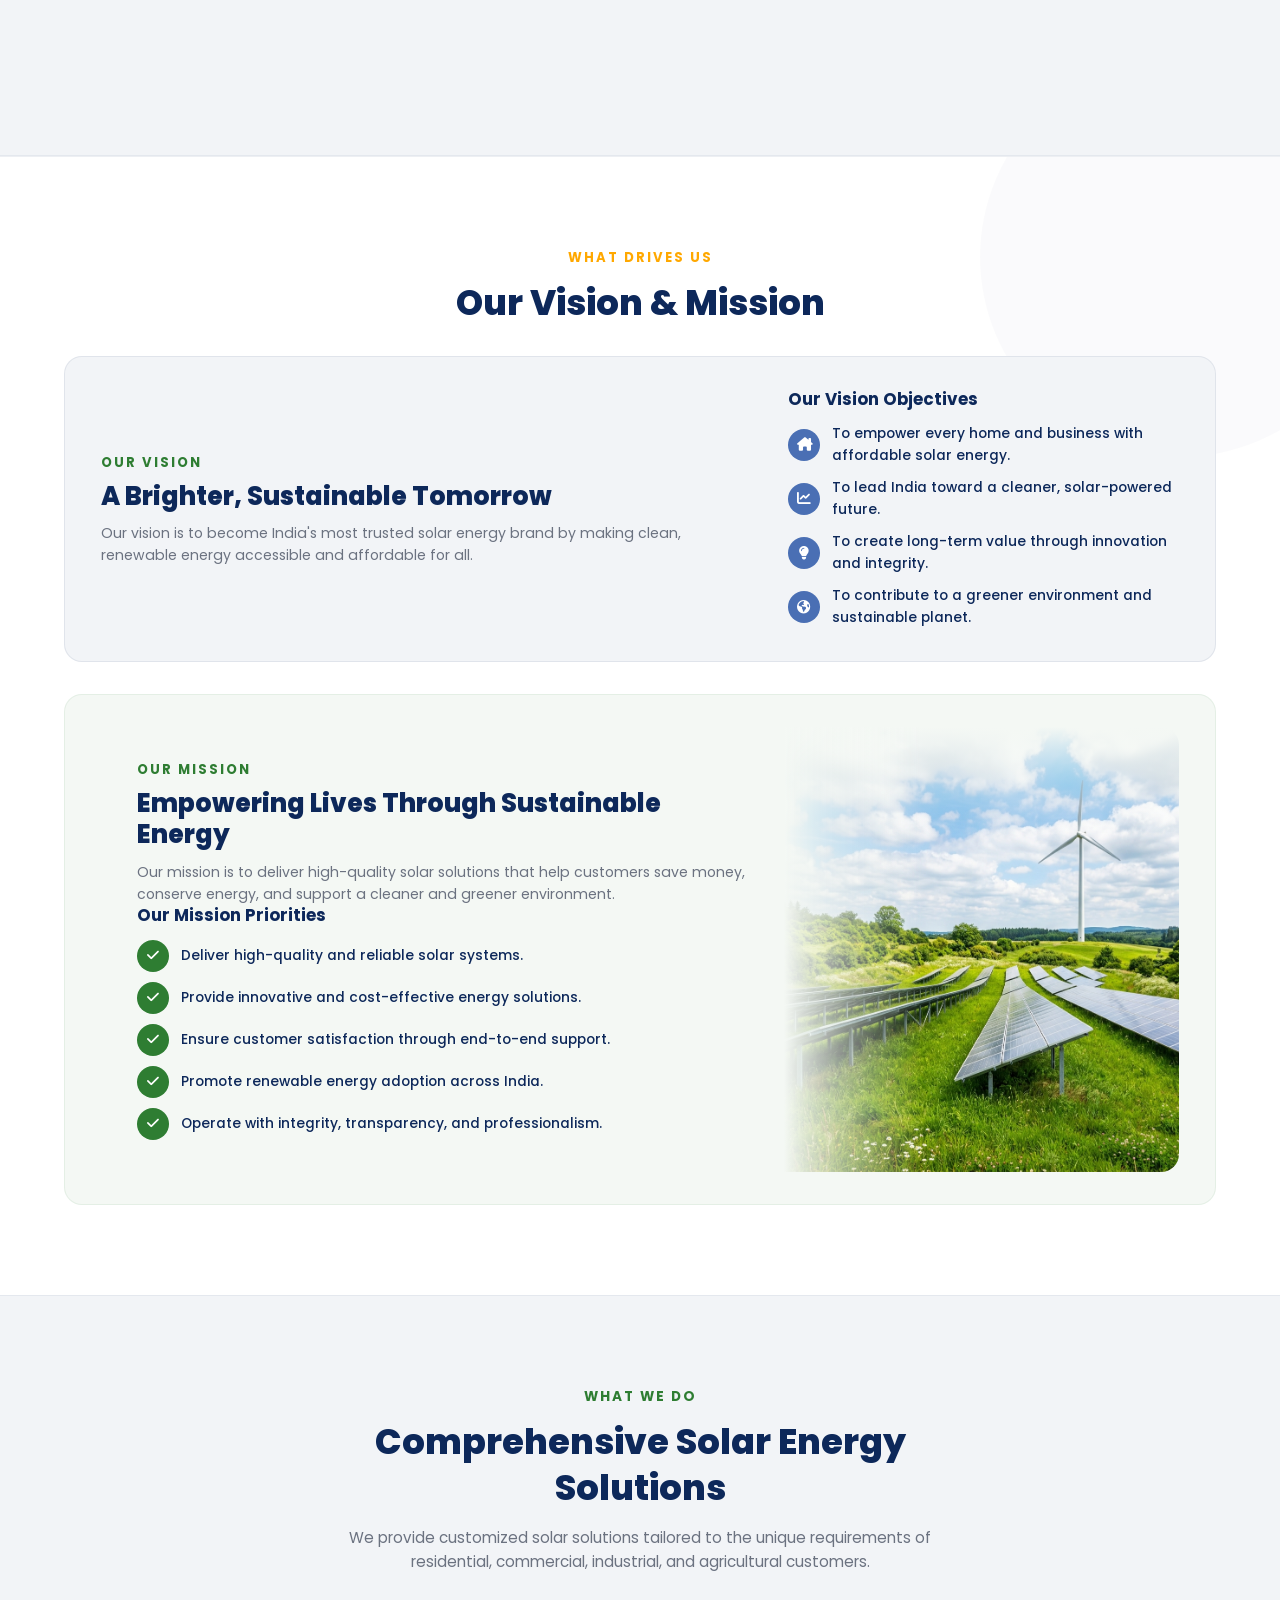
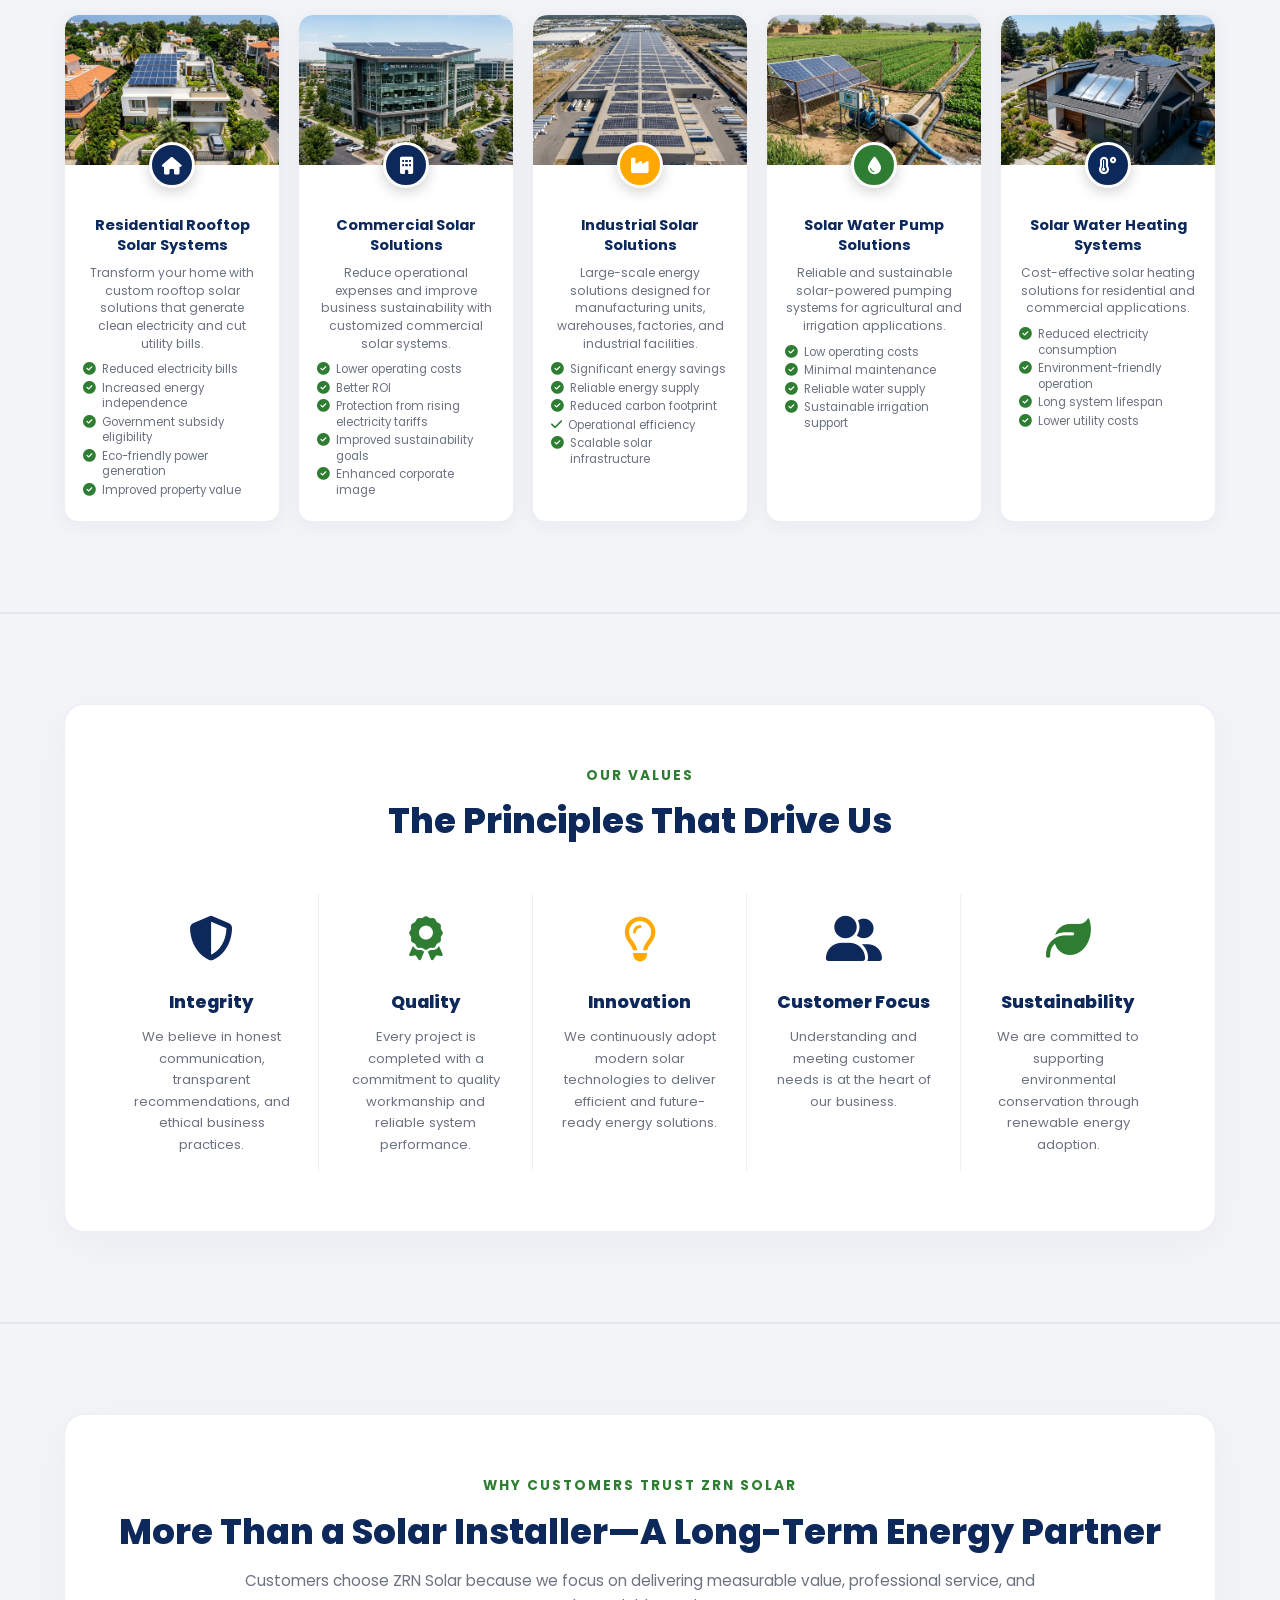
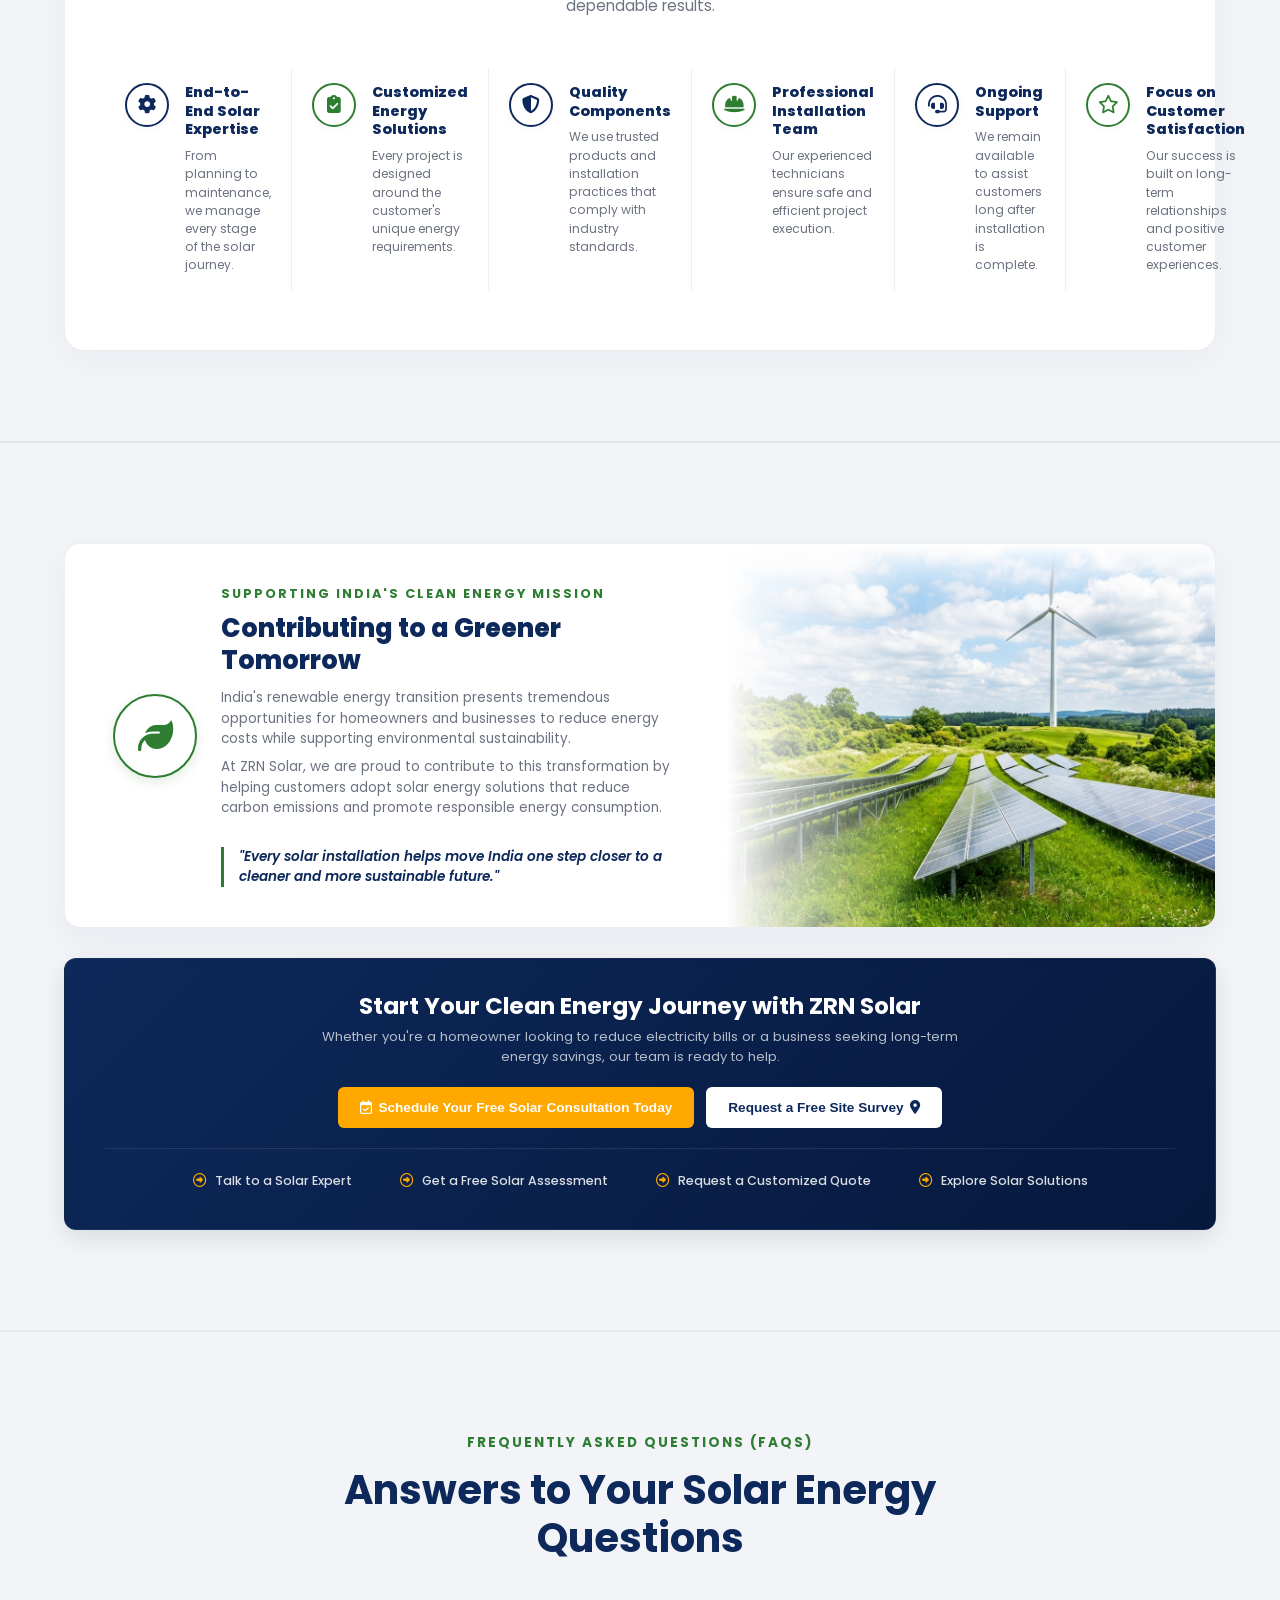
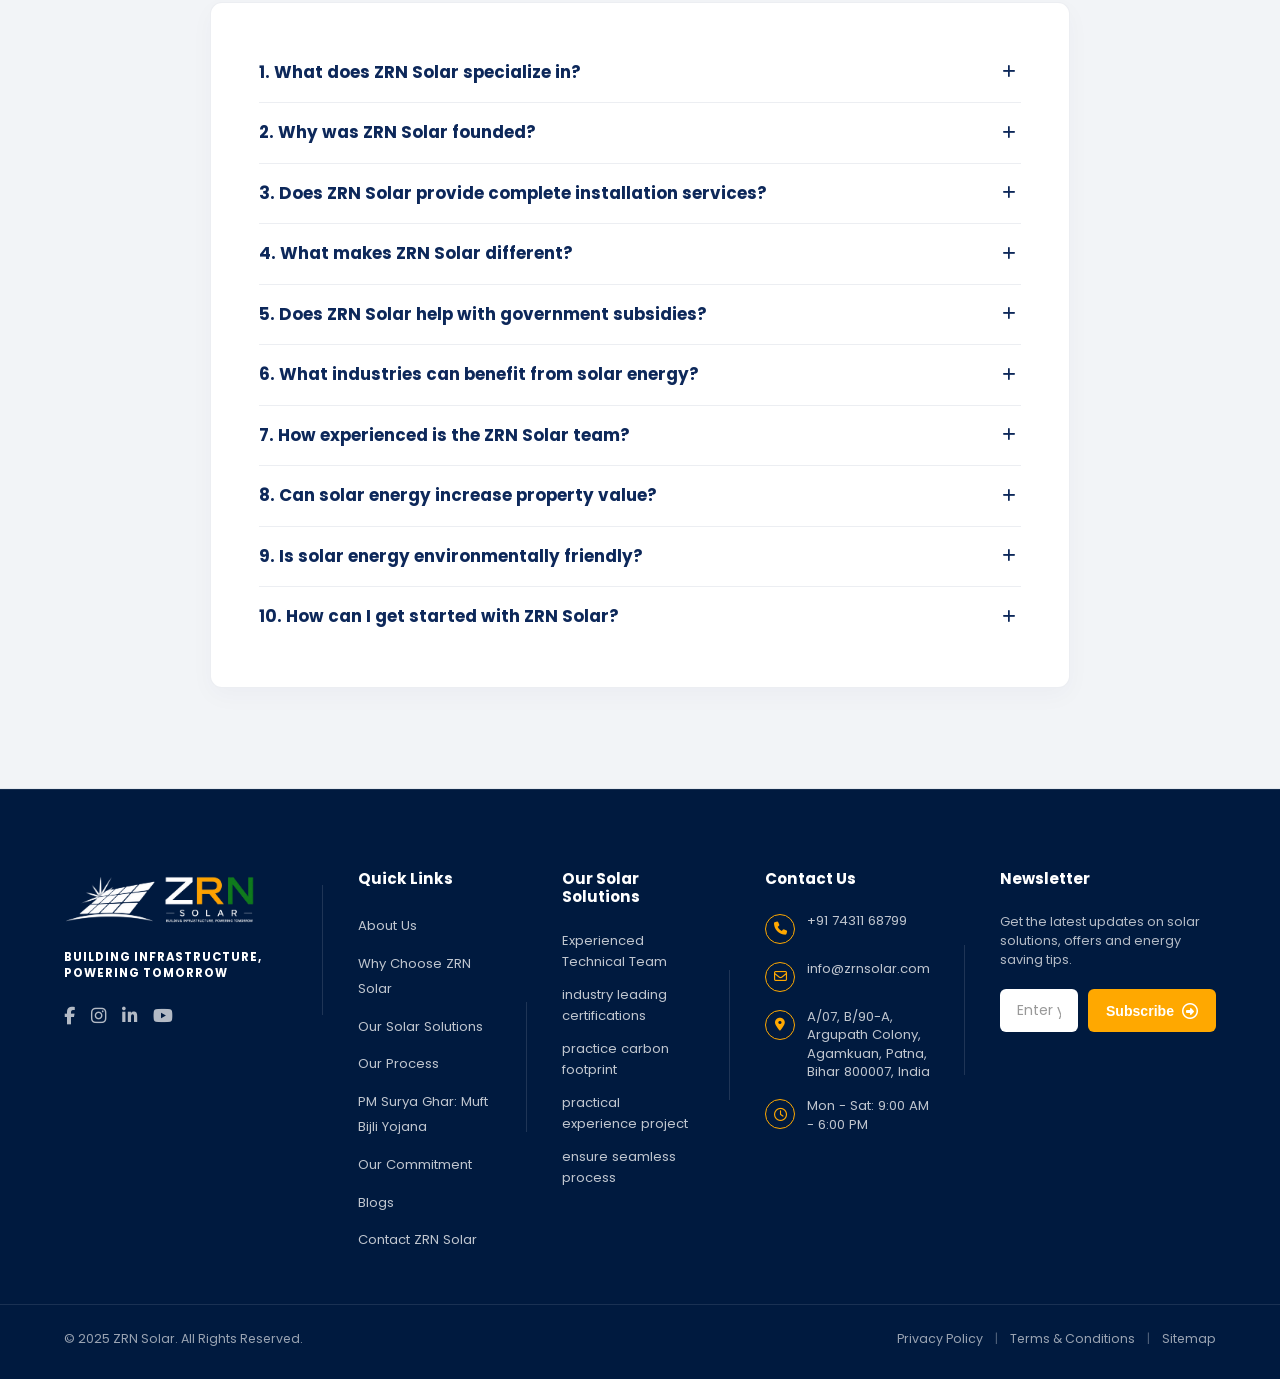
==== commit cd052a0d: "final website" ====
--- a/about.html
+++ b/about.html
@@ -62,19 +62,9 @@
             <a href="process.html" class="nav-link">Our Process</a>
             <a href="pm-surya-ghar.html" class="nav-link">PM Surya Ghar</a>
             <a href="commitment.html" class="nav-link">Our Commitment</a>
+            <a href="blogs.html" class="nav-link">Blogs</a>
             <a href="contact.html" class="nav-link">Contact Us</a>
-            <a href="contact.html" class="nav-link drawer-cta">
-              Get Free Quote
-              <i class="fa-regular fa-circle-right quote-arrow-icon"></i>
-            </a>
           </nav>
-
-          <div class="cta-area">
-            <button class="btn-quote" onclick="window.location.href='contact.html'">
-              Get Free Quote
-              <i class="fa-regular fa-circle-right quote-arrow-icon"></i>
-            </button>
-          </div>
 
           <button class="menu-toggle" id="menuToggle" aria-label="Toggle Menu">
             <i class="hamburger-bar"></i>
@@ -89,7 +79,7 @@
   <section class="hero" id="about-hero">
     <div class="hero-container container">
       <div class="hero-content">
-        <div class="about-hero-breadcrumb">
+        <div class="hero-breadcrumb">
           <a href="index.html"><i class="fa-solid fa-house"></i> Home</a>
           <i class="fa-solid fa-chevron-right"></i>
           <span>About Us</span>
@@ -875,6 +865,7 @@
           <li><a href="process.html">Our Process</a></li>
           <li><a href="pm-surya-ghar.html">PM Surya Ghar: Muft Bijli Yojana</a></li>
           <li><a href="commitment.html">Our Commitment</a></li>
+          <li><a href="blogs.html">Blogs</a></li>
           <li><a href="contact.html">Contact ZRN Solar</a></li>
         </ul>
       </div>
@@ -942,11 +933,19 @@
     </div>
   </footer>
 
-  <a href="https://wa.me/918405987692" target="_blank" class="whatsapp-float-badge" id="whatsappFloatBadge"
-    aria-label="Chat on WhatsApp">
-    <i class="fa-brands fa-whatsapp whatsapp-icon"></i>
-    <strong class="whatsapp-text">Chat on WhatsApp</strong>
-  </a>
+  <!-- Floating Action Buttons -->
+  <div class="floating-badge-container">
+    <a href="https://wa.me/918405987692" target="_blank" class="whatsapp-float-badge" id="whatsappFloatBadge"
+      aria-label="Chat on WhatsApp">
+      <i class="fa-brands fa-whatsapp whatsapp-icon"></i>
+      <strong class="whatsapp-text">Chat on WhatsApp</strong>
+    </a>
+    <a href="contact.html" class="quote-float-badge" id="quoteFloatBadge"
+      aria-label="Get Free Quote">
+      <strong class="quote-float-text">Get Free Quote</strong>
+      <i class="fa-regular fa-circle-right quote-float-icon"></i>
+    </a>
+  </div>
 
   <script>
     // Mobile nav toggle
--- a/styles.css
+++ b/styles.css
@@ -179,18 +179,21 @@
   position: sticky;
   top: 0;
   z-index: 1000;
-  background: var(--brand-light-gray);
-  border-bottom: 1px solid rgba(13, 40, 90, 0.1);
+  background: rgba(242, 244, 247, 0.85);
+  backdrop-filter: blur(12px);
+  -webkit-backdrop-filter: blur(12px);
+  border-bottom: 1px solid rgba(13, 40, 90, 0.08);
   transition: var(--transition-smooth);
 }
 
 .site-header.scrolled {
-  background: var(--brand-light-gray);
-  box-shadow: 0 4px 20px rgba(0, 0, 0, 0.08);
+  background: rgba(242, 244, 247, 0.94);
+  box-shadow: 0 10px 30px rgba(13, 40, 90, 0.05);
+  border-bottom-color: rgba(13, 40, 90, 0.06);
 }
 
 .navbar-container {
-  background: var(--brand-light-gray);
+  background: transparent;
 }
 
 .main-nav {
@@ -244,10 +247,12 @@
 
 .nav-link {
   font-weight: 600;
-  font-size: 0.9rem;
+  font-size: 0.88rem;
+  letter-spacing: 0.4px;
   position: relative;
-  padding: 10px 0;
+  padding: 8px 0;
   color: var(--brand-navy);
+  transition: var(--transition-smooth);
 }
 
 .nav-link:hover,
@@ -255,20 +260,24 @@
   color: var(--brand-orange);
 }
 
-.nav-link::after {
-  content: '';
-  position: absolute;
-  bottom: -4px;
-  left: 0;
-  width: 0;
-  height: 3px;
-  background-color: var(--brand-orange);
-  transition: var(--transition-smooth);
-}
-
-.nav-link:hover::after,
-.nav-link.active::after {
-  width: 100%;
+@media (min-width: 1025px) {
+  .nav-link::after {
+    content: '';
+    position: absolute;
+    bottom: -2px;
+    left: 50%;
+    width: 0;
+    height: 2.5px;
+    background-color: var(--brand-orange);
+    border-radius: 2px;
+    transition: var(--transition-smooth);
+    transform: translateX(-50%);
+  }
+
+  .nav-link:hover::after,
+  .nav-link.active::after {
+    width: 100%;
+  }
 }
 
 
@@ -403,9 +412,9 @@
 /* Hero Section */
 .hero {
   position: relative;
-  height: calc(100vh - 180px);
-  min-height: 480px;
-  padding: 10px 0 10px;
+  height: auto;
+  min-height: 520px;
+  padding: 60px 0;
   display: flex;
   flex-direction: column;
   justify-content: center;
@@ -415,6 +424,45 @@
   overflow: hidden;
   box-sizing: border-box;
 }
+
+/* Shared Hero Breadcrumb Styles */
+.hero-breadcrumb {
+  display: flex;
+  justify-content: flex-start;
+  align-items: center;
+  gap: 8px;
+  font-size: 0.82rem;
+  color: rgba(13, 40, 90, 0.6);
+  margin-bottom: 20px;
+  font-weight: 600;
+}
+
+.hero-breadcrumb a {
+  color: rgba(13, 40, 90, 0.7);
+  text-decoration: none;
+  transition: color 0.2s;
+}
+
+.hero-breadcrumb a:hover {
+  color: var(--brand-green);
+}
+
+.hero-breadcrumb span {
+  color: var(--brand-green);
+  font-weight: 700;
+}
+
+.hero-breadcrumb i {
+  font-size: 0.7rem;
+  color: rgba(13, 40, 90, 0.4);
+}
+
+@media (max-width: 1024px) {
+  .hero-breadcrumb {
+    justify-content: center;
+  }
+}
+
 
 .hero-container {
   display: grid;
@@ -758,6 +806,28 @@
   color: var(--brand-orange);
 }
 
+/* Floating Badge Container */
+.floating-badge-container {
+  position: fixed;
+  right: 0;
+  top: 40%;
+  transform: translateY(-50%);
+  display: flex;
+  flex-direction: column;
+  gap: 15px;
+  z-index: 9999;
+  align-items: flex-end;
+}
+
+/* Reset default positioning of badges inside the container */
+.floating-badge-container .whatsapp-float-badge,
+.floating-badge-container .quote-float-badge {
+  position: static;
+  transform: none;
+  top: auto;
+  right: auto;
+}
+
 /* Green WhatsApp Floating Badge */
 .whatsapp-float-badge {
   position: fixed;
@@ -797,6 +867,40 @@
   text-transform: uppercase;
 }
 
+/* Orange Quote Floating Badge */
+.quote-float-badge {
+  background-color: var(--brand-orange);
+  color: #FFFFFF;
+  padding: 15px 10px;
+  border-top-left-radius: 12px;
+  border-bottom-left-radius: 12px;
+  box-shadow: -2px 5px 20px rgba(0, 0, 0, 0.15);
+  display: flex;
+  flex-direction: column;
+  align-items: center;
+  gap: 12px;
+  text-decoration: none;
+  transition: var(--transition-smooth);
+}
+
+.quote-float-badge:hover {
+  background-color: #E59700;
+  padding-right: 15px;
+}
+
+.quote-float-icon {
+  font-size: 1.6rem;
+}
+
+.quote-float-text {
+  writing-mode: vertical-rl;
+  text-orientation: mixed;
+  font-size: 0.75rem;
+  font-weight: 700;
+  letter-spacing: 1px;
+  text-transform: uppercase;
+}
+
 /* Features/Services Section */
 .services-section {
   padding: 100px 0;
@@ -1043,17 +1147,17 @@
     position: fixed;
     top: 0;
     right: -100%;
-    width: 280px;
+    width: 290px;
     height: 100vh;
-    background: rgba(242, 244, 247, 0.98);
+    background: rgba(255, 255, 255, 0.96);
     backdrop-filter: blur(20px);
     -webkit-backdrop-filter: blur(20px);
-    border-left: 1px solid rgba(13, 40, 90, 0.1);
+    border-left: 1px solid rgba(13, 40, 90, 0.08);
     flex-direction: column;
     justify-content: flex-start;
-    align-items: center;
-    padding: 100px 30px 40px;
-    gap: 20px;
+    align-items: flex-start;
+    padding: 100px 25px 40px;
+    gap: 12px;
     z-index: 999;
     transition: 0.4s cubic-bezier(0.4, 0, 0.2, 1);
     overflow-y: auto;
@@ -1061,17 +1165,25 @@
 
   .nav-menu.open {
     right: 0;
+    box-shadow: -15px 0 45px rgba(13, 40, 90, 0.15);
   }
 
   .nav-link {
-    font-size: 1.1rem;
+    font-size: 1.02rem;
+    font-weight: 600;
     width: 100%;
-    text-align: center;
-    padding: 8px 0;
-  }
-
-  .nav-link::after {
-    bottom: 0;
+    text-align: left;
+    padding: 12px 18px;
+    border-radius: 10px;
+    color: var(--brand-navy);
+    transition: var(--transition-smooth);
+  }
+
+  .nav-link:hover,
+  .nav-link.active {
+    background-color: rgba(13, 40, 90, 0.05);
+    color: var(--brand-orange);
+    padding-left: 24px;
   }
 
 
@@ -3112,7 +3224,57 @@
     font-size: 1.75rem;
   }
   
-  /* WhatsApp float badge transform to mobile friendly circular button */
+  /* Mobile styles for floating badge container */
+  .floating-badge-container {
+    top: auto !important;
+    bottom: 25px !important;
+    right: 25px !important;
+    transform: none !important;
+    flex-direction: column-reverse !important;
+    gap: 12px !important;
+    align-items: center !important;
+  }
+
+  .floating-badge-container .whatsapp-float-badge,
+  .floating-badge-container .quote-float-badge {
+    position: static !important;
+    transform: none !important;
+    top: auto !important;
+    right: auto !important;
+    border-radius: 50% !important;
+    width: 60px !important;
+    height: 60px !important;
+    padding: 0 !important;
+    display: flex !important;
+    justify-content: center !important;
+    align-items: center !important;
+    box-shadow: 0 4px 16px rgba(0, 0, 0, 0.25) !important;
+    transition: transform 0.3s ease !important;
+  }
+
+  .floating-badge-container .whatsapp-float-badge:hover,
+  .floating-badge-container .quote-float-badge:hover {
+    padding-right: 0 !important;
+    transform: scale(1.08) !important;
+  }
+
+  .whatsapp-icon {
+    font-size: 2.2rem !important;
+  }
+
+  .whatsapp-text {
+    display: none !important;
+  }
+
+  .quote-float-icon {
+    font-size: 2.0rem !important;
+  }
+
+  .quote-float-text {
+    display: none !important;
+  }
+
+  /* Keep standalone WhatsApp float badge mobile responsive if not in container */
   .whatsapp-float-badge {
     top: auto !important;
     bottom: 25px !important;
@@ -3135,14 +3297,6 @@
     padding-right: 0 !important;
     transform: scale(1.08) !important;
   }
-
-  .whatsapp-icon {
-    font-size: 2.2rem !important;
-  }
-
-  .whatsapp-text {
-    display: none !important;
-  }
 }
 
 @media (max-width: 480px) {
--- a/about.css
+++ b/about.css
@@ -4,36 +4,7 @@
 ============================================= */
 
 /* ── Breadcrumb for Page Hero ───────────────── */
-.about-hero-breadcrumb {
-  display: flex;
-  justify-content: flex-start;
-  align-items: center;
-  gap: 8px;
-  font-size: 0.82rem;
-  color: rgba(13, 40, 90, 0.6);
-  margin-bottom: 20px;
-  font-weight: 600;
-}
-
-.about-hero-breadcrumb a {
-  color: rgba(13, 40, 90, 0.7);
-  text-decoration: none;
-  transition: color 0.2s;
-}
-
-.about-hero-breadcrumb a:hover {
-  color: var(--brand-green);
-}
-
-.about-hero-breadcrumb span {
-  color: var(--brand-green);
-  font-weight: 700;
-}
-
-.about-hero-breadcrumb i {
-  font-size: 0.7rem;
-  color: rgba(13, 40, 90, 0.4);
-}
+/* Breadcrumb uses shared .hero-breadcrumb in styles.css */
 
 /* ── Our Story Section ────────────────────── */
 #our-story {
